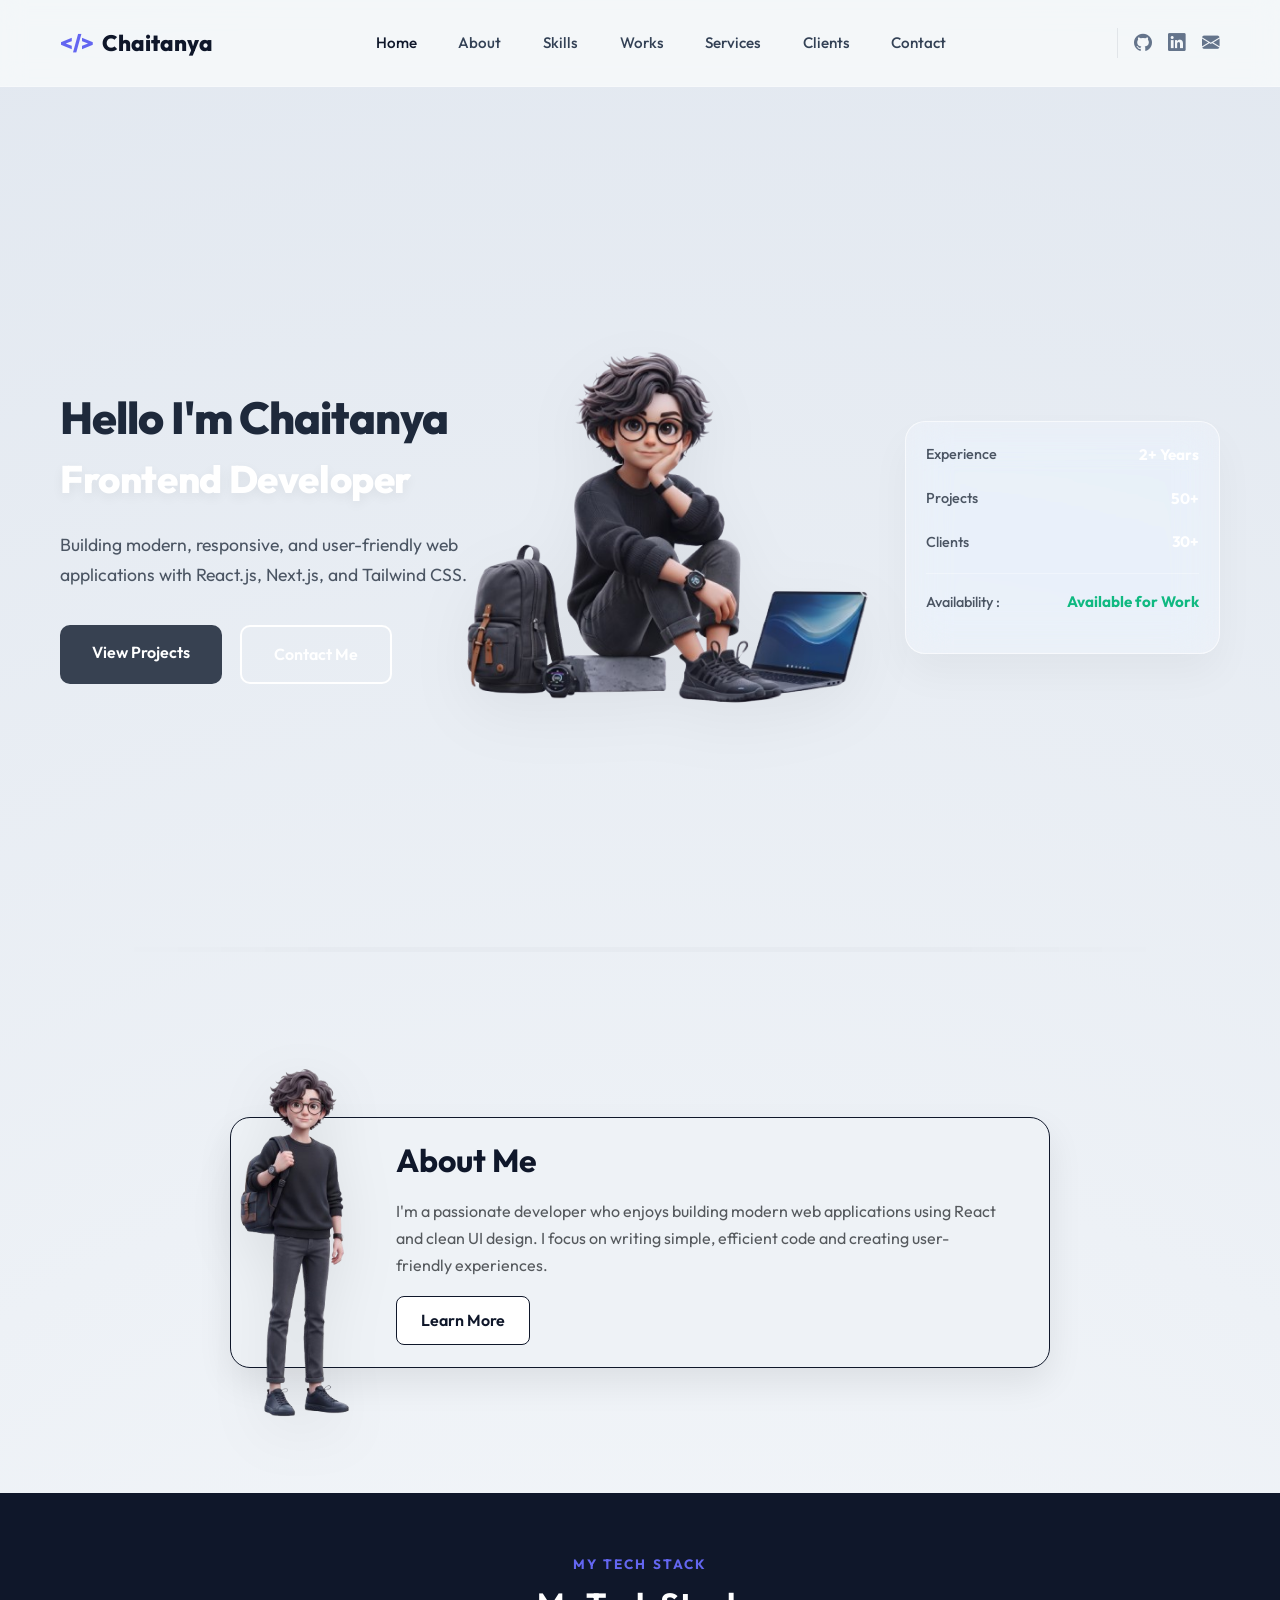
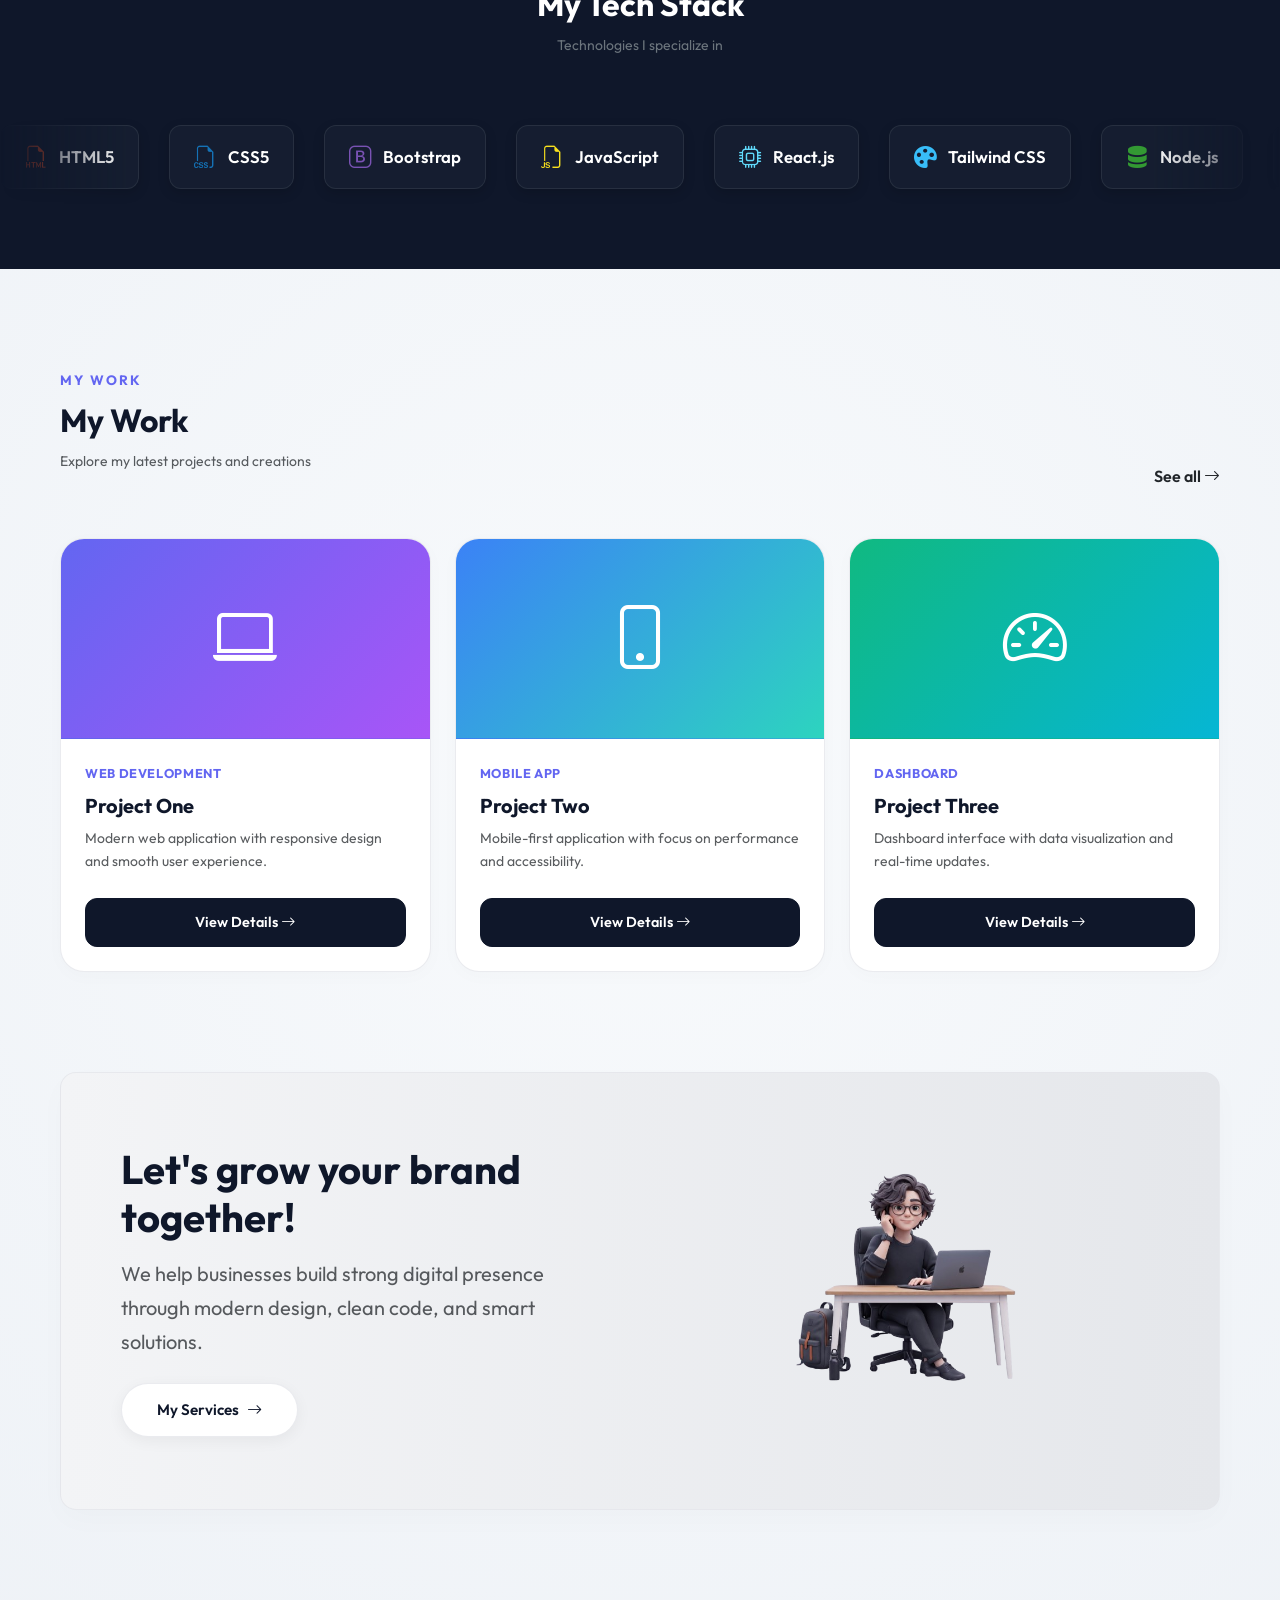
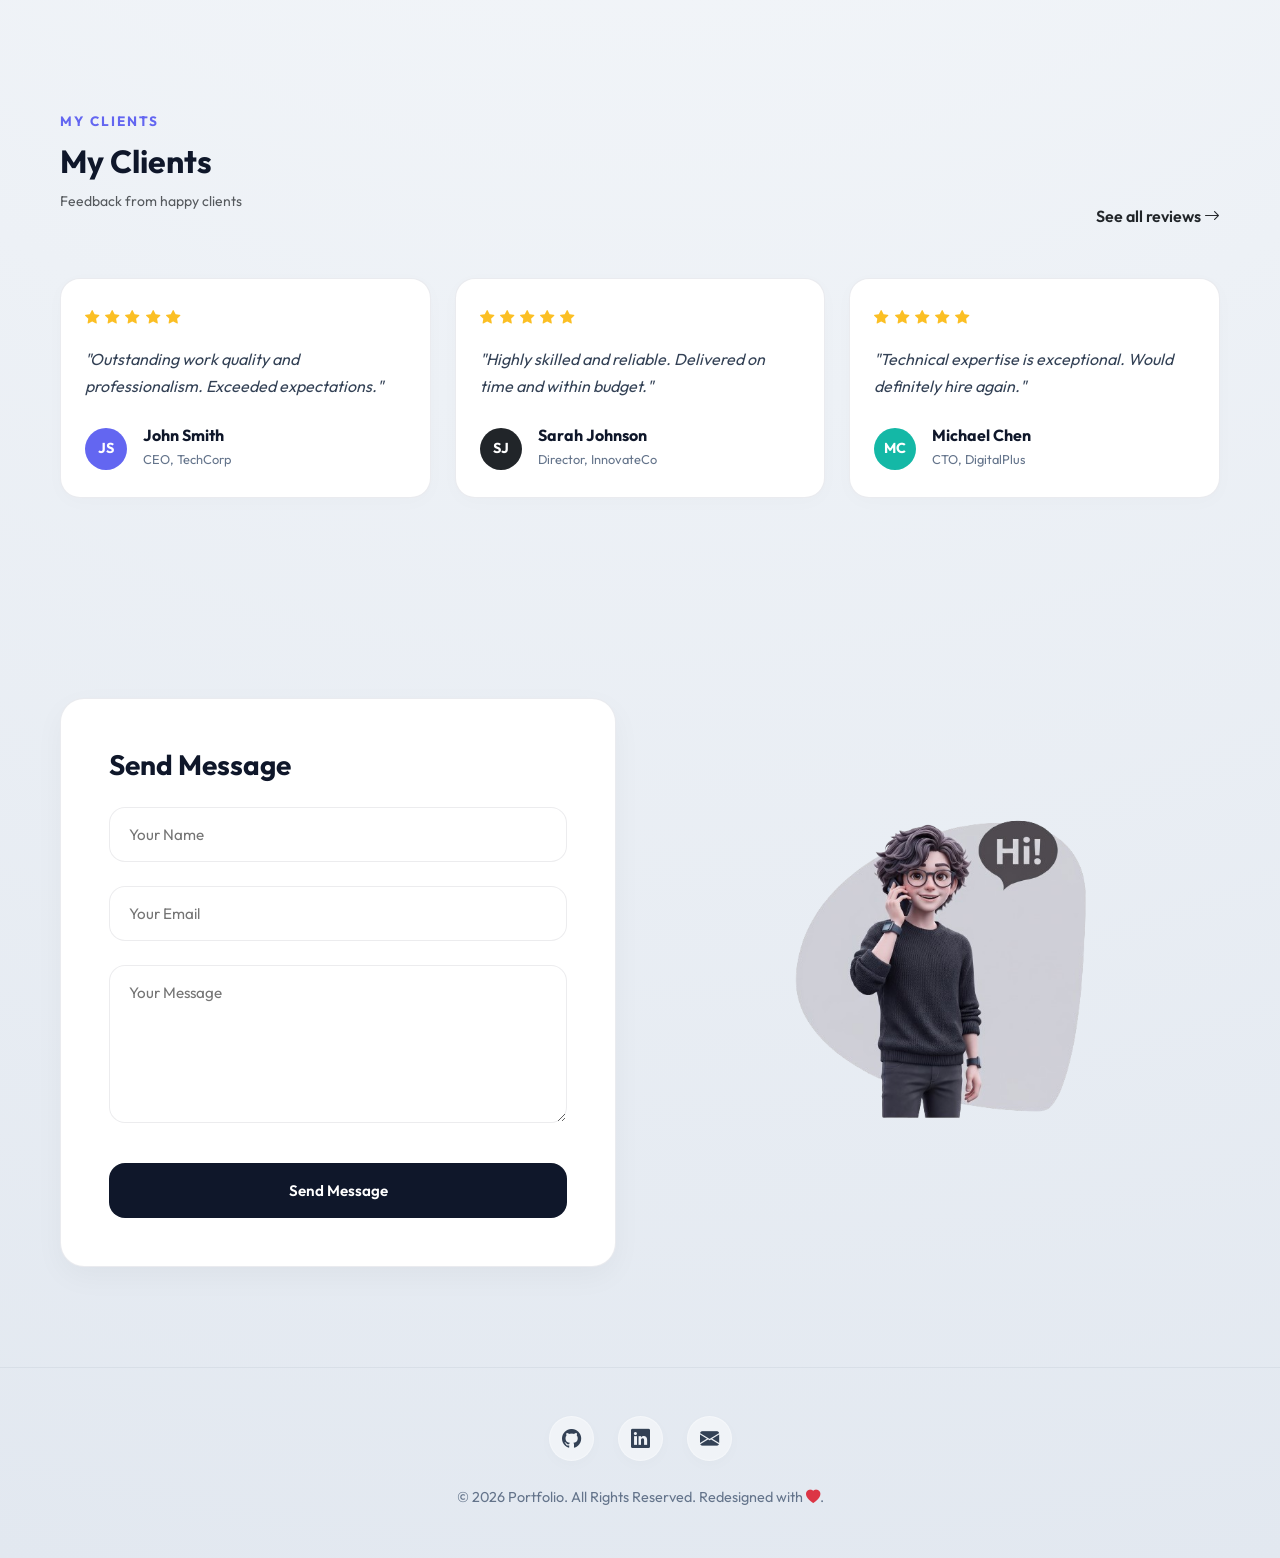
==== index.html @ 3fcab75b "Optimize design for hero, about section overlay, navigation, and infinite tech stack marquee scrolli" ====
<!DOCTYPE html>
<html lang="en">

<head>
  <meta charset="UTF-8">
  <meta http-equiv="X-UA-Compatible" content="IE=edge">
  <meta name="viewport" content="width=device-width, initial-scale=1.0">
  <title>Chaitanya Kamble | Personal Portfolio</title>

  <!-- SEO Meta Tags -->
  <meta name="description"
    content="Personal Portfolio of Chaitanya Kamble, Full Stack Web Developer and Computer Engineering Student. Showcasing my projects, skills, education, and services.">
  <meta name="keywords"
    content="Chaitanya Kamble, Portfolio, Web Developer, Computer Engineering, Python, Django, HTML, CSS, JavaScript, Sinhgad Institute">
  <meta name="author" content="Chaitanya Kamble">

  <!-- Favicons -->
  <link href="images/favicon.jpeg" rel="icon">

  <!-- Bootstrap 5 CSS CDN -->
  <link href="https://cdn.jsdelivr.net/npm/bootstrap@5.3.0/dist/css/bootstrap.min.css" rel="stylesheet">
  <!-- Bootstrap Icons CDN -->
  <link rel="stylesheet" href="https://cdn.jsdelivr.net/npm/bootstrap-icons@1.10.5/font/bootstrap-icons.css">
  <!-- Custom Stylesheet -->
  <link rel="stylesheet" href="css/style.css">
</head>

<body>

  <div class="app-wrapper">

    <!-- ==========================================
     * NAVIGATION BAR
     * ========================================== -->
    <nav class="navbar navbar-expand-lg sticky-top custom-navbar">
      <div class="container">
        <a class="navbar-brand navbar-logo" href="#home" id="logoLink">
          <span>&lt;/&gt;</span> Chaitanya
        </a>

        <button class="navbar-toggler" type="button" data-bs-toggle="collapse" data-bs-target="#navbarNav"
          aria-controls="navbarNav" aria-expanded="false" aria-label="Toggle navigation">
          <span class="navbar-toggler-icon">
            <span class="navbar-toggler-span"></span>
          </span>
        </button>

        <div class="collapse navbar-collapse justify-content-center" id="navbarNav">
          <ul class="navbar-nav align-items-center">
            <li class="nav-item">
              <a class="nav-link custom-nav-link active" href="#home" data-section="home">Home</a>
            </li>
            <li class="nav-item">
              <a class="nav-link custom-nav-link" href="#about" data-section="about">About</a>
            </li>
            <li class="nav-item">
              <a class="nav-link custom-nav-link" href="#skills" data-section="skills">Skills</a>
            </li>
            <li class="nav-item">
              <a class="nav-link custom-nav-link" href="#works" data-section="works">Works</a>
            </li>
            <li class="nav-item">
              <a class="nav-link custom-nav-link" href="#services" data-section="services">Services</a>
            </li>
            <li class="nav-item">
              <a class="nav-link custom-nav-link" href="#clients" data-section="clients">Clients</a>
            </li>
            <li class="nav-item">
              <a class="nav-link custom-nav-link" href="#contact" data-section="contact">Contact</a>
            </li>
          </ul>
        </div>
        <div class="navbar-socials border-start ps-3 d-none d-lg-flex">
          <a href="https://github.com/chaitanya-295" target="_blank" class="social-nav-icon"><i
              class="bi bi-github"></i></a>
          <a href="https://www.linkedin.com/in/chaitanyakamble29" target="_blank" class="social-nav-icon"><i
              class="bi bi-linkedin"></i></a>
          <a href="mailto:chaitanyakamble2005@gmail.com" class="social-nav-icon"><i class="bi bi-envelope-fill"></i></a>
        </div>
      </div>
    </nav>

    <!-- ==========================================
     * HERO SECTION
     * ========================================== -->
    <section id="home" class="hero-section" data-section-name="home">
      <div class="container">
        <div class="hero-grid">

          <!-- Left Column: Intro Text -->
          <div class="hero-content-left text-start animate-fade-in-left">
            <h1 class="hero-title">Hello I'm <span class="highlight-name">Chaitanya</span></h1>
            <h2 class="hero-subtitle">Frontend Developer</h2>
            <p class="hero-description mt-3">
              Building modern, responsive, and user-friendly web applications with React.js, Next.js, and Tailwind CSS.
            </p>
            <div class="hero-buttons">
              <a href="#works" class="btn-hero-primary">View Projects</a>
              <a href="#contact" class="btn-hero-secondary">Contact Me</a>
            </div>
          </div>

          <!-- Center Column: 3D Illustration -->
          <div class="hero-content-center">
            <img src="images/coder_avatar_3d.png" alt="OualiCode - 3D Coder" class="hero-avatar img-fluid">
          </div>

          <!-- Right Column: Glass Stats Card -->
          <div class="hero-content-right">
            <div class="glass-stats-card">
              <div class="stat-row">
                <span class="stat-label">Experience</span>
                <span class="stat-value">2+ Years</span>
              </div>
              <div class="stat-row">
                <span class="stat-label">Projects</span>
                <span class="stat-value">50+</span>
              </div>
              <div class="stat-row">
                <span class="stat-label">Clients</span>
                <span class="stat-value">30+</span>
              </div>
              <hr class="card-divider">
              <div class="stat-row">
                <span class="stat-label">Availability :</span>
                <span class="stat-value text-success-custom">Available for Work</span>
              </div>
            </div>
          </div>

        </div>
      </div>
    </section>

    <hr class="section-divider">

    <!-- ==========================================
     * ABOUT SECTION
     * ========================================== -->
    <section id="about" class="section-padding" data-section-name="about">
      <div class="container">
        <div class="about-card">
          <!-- Standing Coder Avatar (Positioned absolutely in CSS to overflow top/bottom) -->
          <img src="images/about_avatar.png" alt="OualiCode - Standing Coder" class="about-avatar">
          <!-- Description Content (Pushed right using padding-left on the card) -->
          <div class="about-content">
            <h2 class="mb-3">About Me</h2>
            <p class="text-muted fs-6 mb-3" style="line-height: 1.7;">
              I'm a passionate developer who enjoys building modern web applications using React and clean UI design.
              I focus on writing simple, efficient code and creating user-friendly experiences.
            </p>
            <a href="#contact" class="btn-hero-secondary">Learn More</a>
          </div>
        </div>
      </div>
    </section>

    <!-- ==========================================
     * TECH STACK SECTION
     * ========================================== -->
    <section id="skills" class="section-padding dark-tech-stack-section" data-section-name="skills"
      style="background-color: #0f172a; color: #ffffff; overflow: hidden; padding: 60px 0;">
      <div class="container-fluid px-0">
        <div class="text-center mb-5">
          <span class="section-subtitle" style="color: #6366f1;">My Tech Stack</span>
          <h2 class="text-white mt-1">My Tech Stack</h2>
          <p class="text-secondary small mt-2">Technologies I specialize in</p>
        </div>

        <div class="marquee-wrapper">
          <div class="marquee-content">
            <!-- List A -->
            <div class="marquee-item"><i class="bi bi-filetype-html" style="color: #e34f26;"></i> <span>HTML5</span>
            </div>
            <div class="marquee-item"><i class="bi bi-filetype-css" style="color: #1572b6;"></i> <span>CSS5</span></div>
            <div class="marquee-item"><i class="bi bi-bootstrap" style="color: #7952b3;"></i> <span>Bootstrap</span>
            </div>
            <div class="marquee-item"><i class="bi bi-filetype-js" style="color: #f7df1e;"></i> <span>JavaScript</span>
            </div>
            <div class="marquee-item"><i class="bi bi-cpu" style="color: #61dafb;"></i> <span>React.js</span></div>
            <div class="marquee-item"><i class="bi bi-palette-fill" style="color: #38bdf8;"></i> <span>Tailwind
                CSS</span></div>
            <div class="marquee-item"><i class="bi bi-server" style="color: #339933;"></i> <span>Node.js</span></div>
            <div class="marquee-item"><i class="bi bi-lightning-fill" style="color: #828282;"></i>
              <span>Express.js</span>
            </div>
            <div class="marquee-item"><i class="bi bi-file-code" style="color: #44b78b;"></i> <span>Django</span></div>
            <div class="marquee-item"><i class="bi bi-database-fill" style="color: #47a248;"></i> <span>MongoDB</span>
            </div>
            <div class="marquee-item"><i class="bi bi-database" style="color: #4479a1;"></i> <span>MySQL</span></div>
            <div class="marquee-item"><i class="bi bi-cloud-fill" style="color: #ffca28;"></i> <span>Firebase</span>
            </div>
            <div class="marquee-item"><i class="bi bi-filetype-py" style="color: #3776ab;"></i> <span>Python</span>
            </div>
            <div class="marquee-item"><i class="bi bi-filetype-cpp" style="color: #00599c;"></i> <span>C++</span></div>
            <div class="marquee-item"><i class="bi bi-github" style="color: #ffffff;"></i> <span>GitHub</span></div>
            <div class="marquee-item"><i class="bi bi-laptop" style="color: #007acc;"></i> <span>VS Code</span></div>
            <div class="marquee-item"><i class="bi bi-send-fill" style="color: #ff6c37;"></i> <span>Postman</span></div>
            <div class="marquee-item"><i class="bi bi-cloud-arrow-up-fill" style="color: #00ad9f;"></i>
              <span>Netlify</span>
            </div>

            <!-- List B (Duplicated in HTML for seamless infinite CSS scroll) -->
            <div class="marquee-item"><i class="bi bi-filetype-html" style="color: #e34f26;"></i> <span>HTML5</span>
            </div>
            <div class="marquee-item"><i class="bi bi-filetype-css" style="color: #1572b6;"></i> <span>CSS5</span></div>
            <div class="marquee-item"><i class="bi bi-bootstrap" style="color: #7952b3;"></i> <span>Bootstrap</span>
            </div>
            <div class="marquee-item"><i class="bi bi-filetype-js" style="color: #f7df1e;"></i> <span>JavaScript</span>
            </div>
            <div class="marquee-item"><i class="bi bi-cpu" style="color: #61dafb;"></i> <span>React.js</span></div>
            <div class="marquee-item"><i class="bi bi-palette-fill" style="color: #38bdf8;"></i> <span>Tailwind
                CSS</span></div>
            <div class="marquee-item"><i class="bi bi-server" style="color: #339933;"></i> <span>Node.js</span></div>
            <div class="marquee-item"><i class="bi bi-lightning-fill" style="color: #828282;"></i>
              <span>Express.js</span></div>
            <div class="marquee-item"><i class="bi bi-file-code" style="color: #44b78b;"></i> <span>Django</span></div>
            <div class="marquee-item"><i class="bi bi-database-fill" style="color: #47a248;"></i> <span>MongoDB</span>
            </div>
            <div class="marquee-item"><i class="bi bi-database" style="color: #4479a1;"></i> <span>MySQL</span></div>
            <div class="marquee-item"><i class="bi bi-cloud-fill" style="color: #ffca28;"></i> <span>Firebase</span>
            </div>
            <div class="marquee-item"><i class="bi bi-filetype-py" style="color: #3776ab;"></i> <span>Python</span>
            </div>
            <div class="marquee-item"><i class="bi bi-filetype-cpp" style="color: #00599c;"></i> <span>C++</span></div>
            <div class="marquee-item"><i class="bi bi-github" style="color: #ffffff;"></i> <span>GitHub</span></div>
            <div class="marquee-item"><i class="bi bi-laptop" style="color: #007acc;"></i> <span>VS Code</span></div>
            <div class="marquee-item"><i class="bi bi-send-fill" style="color: #ff6c37;"></i> <span>Postman</span></div>
            <div class="marquee-item"><i class="bi bi-cloud-arrow-up-fill" style="color: #00ad9f;"></i>
              <span>Netlify</span></div>
          </div>
        </div>
      </div>
    </section>

    <!-- ==========================================
     * WORKS / PROJECTS SECTION
     * ========================================== -->
    <section id="works" class="section-padding" data-section-name="works">
      <div class="container">
        <!-- Header Row -->
        <div class="d-flex justify-content-between align-items-end mb-5">
          <div>
            <span class="section-subtitle">My Work</span>
            <h2 class="mb-0">My Work</h2>
            <p class="text-muted small mt-2">Explore my latest projects and creations</p>
          </div>
          <a href="#" class="text-dark fw-semibold text-decoration-none">See all <i class="bi bi-arrow-right"></i></a>
        </div>

        <div class="row g-4 justify-content-center">
          <!-- Project 1: Project One -->
          <div class="col-md-6 col-lg-4">
            <div class="project-card-v2 d-flex flex-column h-100">
              <div class="project-card-header"
                style="background: linear-gradient(135deg, #6366f1 0%, #a855f7 100%); height: 200px; display: flex; align-items: center; justify-content: center;">
                <i class="bi bi-laptop text-white" style="font-size: 4rem;"></i>
              </div>
              <div class="project-card-body p-4 d-flex flex-column flex-grow-1">
                <span class="text-accent text-uppercase fw-bold mb-2"
                  style="font-size: 0.8rem; letter-spacing: 0.05em; color: #6366f1;">Web Development</span>
                <h4 class="fs-5 mb-2">Project One</h4>
                <p class="text-muted small mb-4 flex-grow-1">Modern web application with responsive design and smooth
                  user experience.</p>
                <a href="#" class="btn-project-view text-center py-2.5 w-100 mt-auto">View Details <i
                    class="bi bi-arrow-right"></i></a>
              </div>
            </div>
          </div>

          <!-- Project 2: Project Two -->
          <div class="col-md-6 col-lg-4">
            <div class="project-card-v2 d-flex flex-column h-100">
              <div class="project-card-header"
                style="background: linear-gradient(135deg, #3b82f6 0%, #2dd4bf 100%); height: 200px; display: flex; align-items: center; justify-content: center;">
                <i class="bi bi-phone text-white" style="font-size: 4rem;"></i>
              </div>
              <div class="project-card-body p-4 d-flex flex-column flex-grow-1">
                <span class="text-accent text-uppercase fw-bold mb-2"
                  style="font-size: 0.8rem; letter-spacing: 0.05em; color: #6366f1;">Mobile App</span>
                <h4 class="fs-5 mb-2">Project Two</h4>
                <p class="text-muted small mb-4 flex-grow-1">Mobile-first application with focus on performance and
                  accessibility.</p>
                <a href="#" class="btn-project-view text-center py-2.5 w-100 mt-auto">View Details <i
                    class="bi bi-arrow-right"></i></a>
              </div>
            </div>
          </div>

          <!-- Project 3: Project Three -->
          <div class="col-md-6 col-lg-4">
            <div class="project-card-v2 d-flex flex-column h-100">
              <div class="project-card-header"
                style="background: linear-gradient(135deg, #10b981 0%, #06b6d4 100%); height: 200px; display: flex; align-items: center; justify-content: center;">
                <i class="bi bi-speedometer2 text-white" style="font-size: 4rem;"></i>
              </div>
              <div class="project-card-body p-4 d-flex flex-column flex-grow-1">
                <span class="text-accent text-uppercase fw-bold mb-2"
                  style="font-size: 0.8rem; letter-spacing: 0.05em; color: #6366f1;">Dashboard</span>
                <h4 class="fs-5 mb-2">Project Three</h4>
                <p class="text-muted small mb-4 flex-grow-1">Dashboard interface with data visualization and real-time
                  updates.</p>
                <a href="#" class="btn-project-view text-center py-2.5 w-100 mt-auto">View Details <i
                    class="bi bi-arrow-right"></i></a>
              </div>
            </div>
          </div>
        </div>
      </div>
    </section>

    <!-- ==========================================
     * SERVICES / CTA BANNER SECTION
     * ========================================== -->
    <section id="services" class="section-padding pt-0" data-section-name="services">
      <div class="container">
        <div class="cta-banner-wrapper p-5 rounded-4">
          <div class="row align-items-center g-4">
            <!-- Left Text Content -->
            <div class="col-lg-6 text-start p-lg-4">
              <h2 class="fs-1 fw-extrabold mb-3" style="color: #0f172a; line-height: 1.2;">Let's grow your brand
                together!</h2>
              <p class="text-muted mb-4 fs-5" style="max-width: 500px;">We help businesses build strong digital presence
                through modern design, clean code, and smart solutions.</p>
              <a href="#contact" class="btn-cta-services d-inline-flex align-items-center gap-2">
                My Services <i class="bi bi-arrow-right"></i>
              </a>
            </div>
            <!-- Right Desk Coder Avatar -->
            <div class="col-lg-6 text-center">
              <img src="images/brand_avatar.png" alt="Working Coder Avatar" class="img-fluid object-contain"
                style="max-height: 280px;">
            </div>
          </div>
        </div>
      </div>
    </section>

    <!-- ==========================================
     * CLIENTS / TESTIMONIALS SECTION
     * ========================================== -->
    <section id="clients" class="section-padding" data-section-name="clients">
      <div class="container">
        <!-- Header Row -->
        <div class="d-flex justify-content-between align-items-end mb-5">
          <div>
            <span class="section-subtitle">My Clients</span>
            <h2 class="mb-0">My Clients</h2>
            <p class="text-muted small mt-2">Feedback from happy clients</p>
          </div>
          <a href="#" class="text-dark fw-semibold text-decoration-none">See all reviews <i
              class="bi bi-arrow-right"></i></a>
        </div>

        <div class="row g-4 justify-content-center">
          <!-- Client Testimonial 1 -->
          <div class="col-md-6 col-lg-4">
            <div class="testimonial-card-v2 p-4 h-100 d-flex flex-column justify-content-between">
              <div>
                <div class="testimonial-stars mb-3">
                  <i class="bi bi-star-fill"></i>
                  <i class="bi bi-star-fill"></i>
                  <i class="bi bi-star-fill"></i>
                  <i class="bi bi-star-fill"></i>
                  <i class="bi bi-star-fill"></i>
                </div>
                <p class="testimonial-text mb-4 fs-6">
                  "Outstanding work quality and professionalism. Exceeded expectations."
                </p>
              </div>
              <div class="client-profile">
                <div class="client-avatar-v2 bg-indigo">JS</div>
                <div>
                  <h4 class="client-name fs-6 mb-0">John Smith</h4>
                  <span class="client-company small">CEO, TechCorp</span>
                </div>
              </div>
            </div>
          </div>

          <!-- Client Testimonial 2 -->
          <div class="col-md-6 col-lg-4">
            <div class="testimonial-card-v2 p-4 h-100 d-flex flex-column justify-content-between">
              <div>
                <div class="testimonial-stars mb-3">
                  <i class="bi bi-star-fill"></i>
                  <i class="bi bi-star-fill"></i>
                  <i class="bi bi-star-fill"></i>
                  <i class="bi bi-star-fill"></i>
                  <i class="bi bi-star-fill"></i>
                </div>
                <p class="testimonial-text mb-4 fs-6">
                  "Highly skilled and reliable. Delivered on time and within budget."
                </p>
              </div>
              <div class="client-profile">
                <div class="client-avatar-v2 bg-dark">SJ</div>
                <div>
                  <h4 class="client-name fs-6 mb-0">Sarah Johnson</h4>
                  <span class="client-company small">Director, InnovateCo</span>
                </div>
              </div>
            </div>
          </div>

          <!-- Client Testimonial 3 -->
          <div class="col-md-6 col-lg-4">
            <div class="testimonial-card-v2 p-4 h-100 d-flex flex-column justify-content-between">
              <div>
                <div class="testimonial-stars mb-3">
                  <i class="bi bi-star-fill"></i>
                  <i class="bi bi-star-fill"></i>
                  <i class="bi bi-star-fill"></i>
                  <i class="bi bi-star-fill"></i>
                  <i class="bi bi-star-fill"></i>
                </div>
                <p class="testimonial-text mb-4 fs-6">
                  "Technical expertise is exceptional. Would definitely hire again."
                </p>
              </div>
              <div class="client-profile">
                <div class="client-avatar-v2 bg-teal">MC</div>
                <div>
                  <h4 class="client-name fs-6 mb-0">Michael Chen</h4>
                  <span class="client-company small">CTO, DigitalPlus</span>
                </div>
              </div>
            </div>
          </div>
        </div>
      </div>
    </section>

    <!-- ==========================================
     * CONTACT SECTION
     * ========================================== -->
    <section id="contact" class="section-padding" data-section-name="contact">
      <div class="container">

        <div class="row g-5 align-items-center">
          <!-- Contact Form -->
          <div class="col-lg-6">
            <div class="glass-card contact-form-card">
              <h3 class="mb-4">Send Message</h3>
              <form id="contactForm" action="#">
                <div class="row g-4">
                  <div class="col-12">
                    <input type="text" id="contactName" class="contact-input" placeholder="Your Name" required>
                  </div>
                  <div class="col-12">
                    <input type="email" id="contactEmail" class="contact-input" placeholder="Your Email" required>
                  </div>
                  <div class="col-12">
                    <textarea id="contactMessage" rows="5" class="contact-input" placeholder="Your Message"
                      required></textarea>
                  </div>
                  <div class="col-12">
                    <button type="submit" class="btn-contact-submit mt-2">
                      <span>Send Message</span>
                    </button>
                  </div>
                </div>
              </form>
            </div>
          </div>

          <!-- Contact Waving Avatar Column -->
          <div class="col-lg-6">
            <div
              class="contact-hi-wrapper d-flex flex-column align-items-center justify-content-center position-relative">
              <img src="images/contact_avatar.png" alt="OualiCode - Waving Coder" class="img-fluid object-contain"
                style="max-height: 380px;">
            </div>
          </div>
        </div>
      </div>
    </section>

    <!-- ==========================================
     * FOOTER
     * ========================================== -->
    <footer class="footer">
      <div class="container">

        <div class="footer-socials">
          <a href="https://github.com/chaitanya-295" target="_blank" class="footer-social-icon"><i
              class="bi bi-github"></i></a>
          <a href="https://www.linkedin.com/in/chaitanyakamble29" target="_blank" class="footer-social-icon"><i
              class="bi bi-linkedin"></i></a>
          <a href="mailto:chaitanyakamble2005@gmail.com" class="footer-social-icon"><i
              class="bi bi-envelope-fill"></i></a>
        </div>

        <div class="footer-copyright">
          &copy; <span id="copyrightYear">2026</span> Portfolio. All Rights Reserved. Redesigned with <i
            class="bi bi-heart-fill text-danger"></i>.
        </div>

      </div>
    </footer>

  </div>

  <!-- Bootstrap 5 Bundle JS CDN (includes Popper.js) -->
  <script src="https://cdn.jsdelivr.net/npm/bootstrap@5.3.0/dist/js/bootstrap.bundle.min.js"></script>
  <!-- Custom Logic JS -->
  <script src="js/main.js"></script>
</body>

</html>
---- css/style.css ----
/* ==========================================
 * DESIGN SYSTEM & ROOT VARIABLES
 * ========================================== */
@import url('https://fonts.googleapis.com/css2?family=Outfit:wght@300;400;500;600;700;800&display=swap');

:root {
  --primary-font: 'Outfit', sans-serif;
  --bg-gradient: radial-gradient(circle at 50% 50%, #f8fafc 0%, #e2e8f0 100%);
  --bg-body: #f8fafc;
  --color-dark: #0f172a;
  --color-slate-700: #334155;
  --color-slate-500: #64748b;
  --color-accent: #6366f1;
  /* Indigo */
  --color-accent-hover: #4f46e5;
  --color-glass-bg: rgba(255, 255, 255, 0.45);
  --color-glass-border: rgba(255, 255, 255, 0.3);
  --glass-shadow: 0 8px 32px 0 rgba(31, 38, 135, 0.06);
  --card-shadow: 0 10px 30px -10px rgba(0, 0, 0, 0.05);
  --transition-smooth: all 0.4s cubic-bezier(0.16, 1, 0.3, 1);
  --border-radius-lg: 24px;
  --border-radius-md: 16px;
}

/* ==========================================
 * GENERAL STYLES
 * ========================================== */
* {
  box-sizing: border-box;
  margin: 0;
  padding: 0;
}

body {
  font-family: var(--primary-font);
  background: var(--bg-body);
  color: var(--color-slate-700);
  line-height: 1.7;
  overflow-x: hidden;
  -webkit-font-smoothing: antialiased;
  margin: 0;
}

.container {
  max-width: 1200px;
  margin: 0 auto;
  padding: 0 20px;
  width: 100%;
}

/* Overall Wrapper matching screenshot rounded screen frame */
.app-wrapper {
  background: var(--bg-gradient);
  min-height: 100vh;
  position: relative;
  width: 100%;
}

a {
  color: var(--color-accent);
  text-decoration: none;
  transition: var(--transition-smooth);
}

a:hover {
  color: var(--color-accent-hover);
}

h1,
h2,
h3,
h4,
h5,
h6 {
  color: var(--color-dark);
  font-weight: 700;
  line-height: 1.3;
}

/* ==========================================
 * NAV BAR STYLING
 * ========================================== */
.custom-navbar {
  background: rgba(248, 250, 252, 0.8);
  backdrop-filter: blur(12px);
  -webkit-backdrop-filter: blur(12px);
  border-bottom: 1px solid rgba(255, 255, 255, 0.2);
  transition: var(--transition-smooth);
  padding: 1.2rem 2rem;
  z-index: 1050;
}

.custom-navbar.scrolled {
  padding: 0.8rem 2rem;
  box-shadow: 0 4px 20px rgba(0, 0, 0, 0.03);
}

.navbar-logo {
  font-weight: 800;
  font-size: 1.4rem;
  color: var(--color-dark) !important;
  display: flex;
  align-items: center;
  gap: 0.5rem;
}

.navbar-logo span {
  color: var(--color-accent);
}

.custom-nav-link {
  font-weight: 500;
  color: var(--color-slate-700) !important;
  margin: 0 0.8rem;
  font-size: 0.95rem;
  position: relative;
}

.custom-nav-link:hover,
.custom-nav-link.active {
  color: var(--color-dark) !important;
}

.custom-nav-link::after {
  content: '';
  position: absolute;
  bottom: -4px;
  left: 0;
  width: 0;
  height: 2px;
  background-color: var(--color-accent);
  transition: var(--transition-smooth);
  display: none;
}

.custom-nav-link:hover::after,
.custom-nav-link.active::after {
  width: 100%;
}

.navbar-socials {
  display: flex;
  align-items: center;
  gap: 1rem;
  margin-left: 1.5rem;
  padding-left: 1.5rem;
  border-left: 1px solid rgba(15, 23, 42, 0.08) !important;
}

.social-nav-icon {
  color: var(--color-slate-500);
  font-size: 1.1rem;
  transition: var(--transition-smooth);
}

.social-nav-icon:hover {
  color: var(--color-dark);
  transform: translateY(-2px);
}

/* Mobile Toggle Custom Style */
.navbar-toggler {
  border: none;
  padding: 0;
  outline: none !important;
  box-shadow: none !important;
}

.navbar-toggler-icon {
  background-image: none;
  position: relative;
  width: 24px;
  height: 20px;
}

.navbar-toggler-icon::before,
.navbar-toggler-icon::after,
.navbar-toggler-span {
  content: '';
  position: absolute;
  left: 0;
  width: 100%;
  height: 2px;
  background-color: var(--color-dark);
  transition: var(--transition-smooth);
}

.navbar-toggler-icon::before {
  top: 0;
}

.navbar-toggler-span {
  top: 9px;
}

.navbar-toggler-icon::after {
  bottom: 0;
}

.navbar-toggler[aria-expanded="true"] .navbar-toggler-icon::before {
  transform: rotate(45deg);
  top: 9px;
}

.navbar-toggler[aria-expanded="true"] .navbar-toggler-span {
  opacity: 0;
}

.navbar-toggler[aria-expanded="true"] .navbar-toggler-icon::after {
  transform: rotate(-45deg);
  bottom: 9px;
}

/* ==========================================
 * HERO SECTION & LAYOUT
 * ========================================== */
.hero-section {
  min-height: calc(100vh - 80px);
  display: flex;
  align-items: center;
  padding-bottom: 10px;
  padding-top: 90px;
}

.hero-grid {
  display: flex;
  align-items: center;
  justify-content: space-between;
  gap: 40px;
  width: 100%;
}

/* ==========================================
 * LEFT COLUMN: INTRO TEXT
 * ========================================== */
.hero-content-left {
  flex: 1.3;
  max-width: 520px;
  z-index: 2;
  position: relative;
}

.hero-title {
  font-size: 2.8rem;
  font-weight: 800;
  line-height: 1.2;
  color: #1e293b;
  margin-bottom: 10px;
  letter-spacing: -0.02em;
}

.highlight-name {
  color: #1e293b;
}

.hero-subtitle {
  font-size: 2.4rem;
  font-weight: 800;
  color: #ffffff;
  text-shadow: 0 4px 12px rgba(0, 0, 0, 0.06);
  margin-bottom: 25px;
  letter-spacing: -0.01em;
}

.hero-description {
  font-size: 1.1rem;
  line-height: 1.7;
  color: #4b5563;
}

/* =========================
   BUTTONS
========================= */

.hero-buttons {
  display: flex;
  gap: 18px;
  margin-top: 35px;
}

.btn-hero-primary {
  background: #374151;
  color: #fff;
  padding: 14px 32px;
  border-radius: 10px;
  text-decoration: none;
  font-weight: 600;
  transition: var(--transition-smooth);
  display: inline-block;
}

.btn-hero-primary:hover {
  background: #1f2937;
  transform: translateY(-2px);
  box-shadow: 0 10px 20px rgba(0, 0, 0, 0.08);
}

.btn-hero-secondary {
  padding: 14px 32px;
  border: 2px solid #ffffff;
  border-radius: 10px;
  color: #ffffff;
  background: transparent;
  text-decoration: none;
  font-weight: 600;
  transition: var(--transition-smooth);
  display: inline-block;
}

.btn-hero-secondary:hover {
  background: #ffffff;
  color: #374151;
  transform: translateY(-2px);
  box-shadow: 0 10px 20px rgba(255, 255, 255, 0.1);
}

/* ==========================================
 * CENTER COLUMN: 3D AVATAR
 * ========================================== */
.hero-content-center {
  flex: 1.5;
  display: flex;
  justify-content: center;
  align-items: center;
  margin-left: -90px;
  margin-right: -90px;
  z-index: 1;
  position: relative;
}

.hero-avatar {
  width: 100%;
  max-width: 580px;
  height: auto;
  filter: drop-shadow(0 20px 30px rgba(0, 0, 0, 0.05));
}

@keyframes float {

  0%,
  100% {
    transform: translateY(0px);
  }

  50% {
    transform: translateY(-15px);
  }

}

/* ==========================================
 * RIGHT COLUMN: GLASS STATS CARD
 * ========================================== */
.hero-content-right {
  flex: 0 0 350px;
  display: flex;
  justify-content: flex-end;
  z-index: 2;
  position: relative;
}

.glass-stats-card {
  padding: 20px;
  border-radius: 20px;
  background: rgba(255, 255, 255, 0.22);
  backdrop-filter: blur(20px) saturate(180%);
  -webkit-backdrop-filter: blur(20px) saturate(180%);
  border: 1.5px solid rgba(255, 255, 255, 0.6);
  box-shadow: 0 20px 40px rgba(0, 0, 0, 0.04);
  width: 90%;
  max-width: 360px;
}

.stat-row {
  display: flex;
  justify-content: space-between;
  align-items: center;
  margin-bottom: 18px;
}

.stat-label {
  color: #4b5563;
  font-size: 0.9rem;
  font-weight: 500;
}

.stat-value {
  font-weight: 700;
  color: #ffffff;
  font-size: 0.95rem;
}

.card-divider {
  margin: 15px 0;
  border: 0;
  border-top: 1px solid rgba(255, 255, 255, 0.3);
  opacity: 1;
}

.text-success-custom {
  color: #10b981 !important;
  font-weight: 700;
}

/* ==========================================
 * RESPONSIVE DESIGN
 * ========================================== */
@media (max-width: 1024px) {
  .hero-grid {
    flex-direction: column;
    gap: 3rem;
  }

  .hero-content-left {
    max-width: 100%;
  }

  .hero-content-center {
    margin-left: 0;
    margin-right: 0;
  }

  .hero-content-right {
    flex: 0 0 auto;
    justify-content: center;
  }

  .glass-stats-card {
    max-width: 400px;
  }
}

@media (max-width: 768px) {
  .hero-section {
    padding: 120px 0 60px 0;
  }

  .hero-grid {
    flex-direction: column;
    text-align: center;
  }

  .hero-description {
    margin-left: auto;
    margin-right: auto;
  }

  .hero-buttons {
    justify-content: center;
  }

  .hero-avatar {
    transform: scale(1);
    max-width: 400px;
  }

  .about-avatar {
    position: relative !important;
    left: 0 !important;
    top: 0 !important;
    transform: none !important;
    max-width: 180px;
    height: auto !important;
    margin: 0 auto 20px auto !important;
    display: block;
  }

  .about-card {
    padding: 24px 20px !important; /* Reset left padding on stacked mobile layout */
    margin-top: 20px;
    margin-bottom: 20px;
  }
}

/* ==========================================
 * COMMON SECTION STYLES
 * ========================================== */
.section-padding {
  padding: 100px 0;
}

.section-subtitle {
  font-size: 0.85rem;
  font-weight: 700;
  text-transform: uppercase;
  letter-spacing: 0.15em;
  color: var(--color-accent);
  margin-bottom: 0.5rem;
  display: block;
}

.section-title {
  font-size: 2.5rem;
  font-weight: 800;
  margin-bottom: 3.5rem;
  position: relative;
  display: inline-block;
}

.section-title::after {
  content: '';
  position: absolute;
  bottom: -10px;
  left: 0;
  width: 50px;
  height: 4px;
  background-color: var(--color-accent);
  border-radius: 2px;
}

/* Global Glass Card Base */
.glass-card {
  background: #ffffff;
  border: 1px solid rgba(229, 231, 235, 0.8);
  border-radius: var(--border-radius-lg);
  box-shadow: 0 10px 30px rgba(0, 0, 0, 0.04);
  padding: 2.5rem;
  transition: var(--transition-smooth);
}

/* ==========================================
 * ABOUT SECTION
 * ========================================== */
#about {
  padding-top: 60px !important;
  padding-bottom: 60px !important;
}

.about-card {
  background: #eef2f6;
  /* Soft light gray-blue background exactly matching the mockup */
  border: 1px solid #0f172a;
  /* Thin dark solid border */
  border-radius: 20px;
  box-shadow: 0 15px 35px rgba(0, 0, 0, 0.08);
  /* Modern shadow */
  transition: var(--transition-smooth);
  position: relative;
  z-index: 1 !important; /* Force card to render behind the avatar */
  margin-top: 65px; /* Space for overflowing avatar head */
  margin-bottom: 65px; /* Space for overflowing avatar feet */
  max-width: 820px; /* Increased width of the box */
  width: 100%;
  margin-left: auto;
  margin-right: auto;
  padding: 22px 45px 22px 165px !important; /* Added vertical padding for breathing room */
  overflow: visible; /* Ensure avatar head/feet are visible when overflowing */
}

.about-avatar {
  position: absolute;
  left: 10px; /* Slide the boy to the left side */
  /* Shift right to overlap the left border of the text card */
  top: 50%;
  /* Vertically centered, allowing head and feet to pop out naturally */
  z-index: 10 !important; /* Ensure boy is always in front of the about box */
  transform: translateY(-50%) scale(1.1);
  /* Standing tall in front of the card */
  height: 320px; /* Kept unchanged as requested */
  width: auto;
  filter: drop-shadow(0 15px 25px rgba(0, 0, 0, 0.08));
}

.about-card .btn-hero-secondary {
  background: #ffffff;
  color: #0f172a;
  border: 1px solid #0f172a;
  border-radius: 8px;
  padding: 10px 24px;
  font-weight: 600;
  transition: var(--transition-smooth);
  display: inline-block;
}

.about-card .btn-hero-secondary:hover {
  background: #0f172a;
  color: #ffffff;
}

.education-timeline {
  position: relative;
  padding-left: 2rem;
  border-left: 2px solid rgba(99, 102, 241, 0.2);
}

.timeline-item {
  position: relative;
  margin-bottom: 2.5rem;
}

.timeline-item:last-child {
  margin-bottom: 0;
}

.timeline-dot {
  position: absolute;
  left: calc(-2rem - 6px);
  top: 5px;
  width: 10px;
  height: 10px;
  border-radius: 50%;
  background-color: var(--color-accent);
  border: 2px solid var(--bg-body);
}

.timeline-year {
  font-weight: 700;
  color: var(--color-accent);
  font-size: 0.9rem;
  margin-bottom: 0.2rem;
  display: block;
}

.timeline-title {
  font-size: 1.15rem;
  font-weight: 700;
  margin-bottom: 0.3rem;
}

.timeline-subtitle {
  font-size: 0.95rem;
  font-weight: 500;
  color: var(--color-slate-500);
  font-style: italic;
  margin-bottom: 0.5rem;
}

.timeline-details {
  font-size: 0.9rem;
  color: var(--color-slate-500);
}

/* ==========================================
 * SKILLS SECTION
 * ========================================== */
.skill-card {
  padding: 2rem;
  text-align: center;
  transition: var(--transition-smooth);
}

.skill-card:hover {
  transform: translateY(-5px);
  box-shadow: 0 15px 30px rgba(0, 0, 0, 0.05);
}

.skill-icon-wrap {
  width: 60px;
  height: 60px;
  border-radius: 50%;
  background: rgba(99, 102, 241, 0.08);
  display: flex;
  align-items: center;
  justify-content: center;
  margin: 0 auto 1.5rem auto;
  color: var(--color-accent);
  font-size: 1.8rem;
  transition: var(--transition-smooth);
}

.skill-card:hover .skill-icon-wrap {
  background: var(--color-accent);
  color: #fff;
  transform: scale(1.1);
}

.skill-title {
  font-size: 1.2rem;
  font-weight: 700;
  margin-bottom: 1rem;
}

.progress-bar-wrap {
  background: rgba(15, 23, 42, 0.06);
  height: 8px;
  border-radius: 4px;
  overflow: hidden;
  position: relative;
  margin-bottom: 0.5rem;
}

.progress-bar-fill {
  background: var(--color-accent);
  height: 100%;
  border-radius: 4px;
  width: 0;
  /* Animated via JS */
  transition: width 1.5s cubic-bezier(0.16, 1, 0.3, 1);
}

.skill-percentage {
  font-weight: 700;
  font-size: 0.9rem;
  color: var(--color-dark);
}

/* ==========================================
 * WORKS / PROJECTS SECTION
 * ========================================== */
.project-card {
  position: relative;
  border-radius: var(--border-radius-lg);
  overflow: hidden;
  box-shadow: var(--card-shadow);
  background: #fff;
  transition: var(--transition-smooth);
  height: 380px;
}

.project-img-wrapper {
  width: 100%;
  height: 100%;
  position: relative;
  overflow: hidden;
}

.project-img {
  width: 100%;
  height: 100%;
  object-fit: cover;
  transition: var(--transition-smooth);
}

.project-overlay {
  position: absolute;
  bottom: 0;
  left: 0;
  width: 100%;
  height: 100%;
  background: linear-gradient(to top, rgba(15, 23, 42, 0.95) 0%, rgba(15, 23, 42, 0.4) 60%, transparent 100%);
  display: flex;
  flex-direction: column;
  justify-content: flex-end;
  padding: 2.2rem;
  transition: var(--transition-smooth);
  transform: translateY(20px);
  opacity: 0;
}

.project-card:hover .project-overlay {
  transform: translateY(0);
  opacity: 1;
}

.project-card:hover .project-img {
  transform: scale(1.08);
}

.project-card:hover {
  transform: translateY(-8px);
  box-shadow: 0 20px 40px rgba(0, 0, 0, 0.1);
}

.project-title {
  color: #fff;
  font-size: 1.4rem;
  font-weight: 700;
  margin-bottom: 0.5rem;
}

.project-category {
  color: var(--color-accent);
  font-size: 0.85rem;
  font-weight: 600;
  text-transform: uppercase;
  letter-spacing: 0.08em;
  margin-bottom: 0.8rem;
}

.project-desc {
  color: #94a3b8;
  font-size: 0.9rem;
  margin-bottom: 1.2rem;
  line-height: 1.6;
}

.project-link-btn {
  align-self: flex-start;
  background: #ffffff;
  color: var(--color-dark);
  font-size: 0.85rem;
  font-weight: 600;
  padding: 0.6rem 1.4rem;
  border-radius: var(--border-radius-md);
  display: flex;
  align-items: center;
  gap: 0.4rem;
  transition: var(--transition-smooth);
}

.project-link-btn:hover {
  background: var(--color-accent);
  color: #fff;
}

/* ==========================================
 * SERVICES SECTION
 * ========================================== */
.service-card {
  padding: 2.5rem;
  height: 100%;
  transition: var(--transition-smooth);
}

.service-card:hover {
  transform: translateY(-8px);
  box-shadow: 0 20px 40px rgba(0, 0, 0, 0.04);
}

.service-icon-box {
  width: 65px;
  height: 65px;
  border-radius: var(--border-radius-md);
  background: var(--color-accent);
  color: #fff;
  display: flex;
  align-items: center;
  justify-content: center;
  font-size: 1.8rem;
  margin-bottom: 1.8rem;
  box-shadow: 0 10px 20px rgba(99, 102, 241, 0.15);
  transition: var(--transition-smooth);
}

.service-card:hover .service-icon-box {
  transform: scale(1.1) rotate(5deg);
}

.service-title {
  font-size: 1.35rem;
  font-weight: 700;
  margin-bottom: 1rem;
}

.service-desc {
  font-size: 0.95rem;
  color: var(--color-slate-500);
  line-height: 1.7;
}

/* ==========================================
 * CLIENTS / TESTIMONIALS SECTION
 * ========================================== */
.testimonial-card {
  padding: 2.2rem;
  position: relative;
  overflow: visible;
  height: 100%;
}

.quote-icon {
  position: absolute;
  top: 1.5rem;
  right: 2rem;
  font-size: 2.5rem;
  color: rgba(99, 102, 241, 0.1);
}

.testimonial-text {
  font-size: 1rem;
  font-style: italic;
  color: var(--color-slate-700);
  margin-bottom: 1.5rem;
  line-height: 1.7;
}

.client-profile {
  display: flex;
  align-items: center;
  gap: 1rem;
}

.client-avatar {
  width: 50px;
  height: 50px;
  border-radius: 50%;
  object-fit: cover;
  border: 2px solid var(--color-accent);
}

.client-name {
  font-weight: 700;
  font-size: 1rem;
  margin-bottom: 0.1rem;
}

.client-company {
  font-size: 0.8rem;
  color: var(--color-slate-500);
}

/* ==========================================
 * CONTACT SECTION
 * ========================================== */
.contact-form-card {
  padding: 3rem;
}

.contact-label {
  font-weight: 600;
  font-size: 0.85rem;
  text-transform: uppercase;
  letter-spacing: 0.05em;
  color: var(--color-slate-500);
  margin-bottom: 0.5rem;
}

.contact-input {
  background: rgba(255, 255, 255, 0.6);
  border: 1px solid rgba(15, 23, 42, 0.08);
  border-radius: var(--border-radius-md);
  padding: 0.85rem 1.2rem;
  font-size: 0.95rem;
  color: var(--color-dark);
  transition: var(--transition-smooth);
  width: 100%;
  outline: none;
}

.contact-input:focus {
  background: #ffffff;
  border-color: var(--color-accent);
  box-shadow: 0 0 0 4px rgba(99, 102, 241, 0.1);
}

.btn-contact-submit {
  background: var(--color-dark);
  color: #fff;
  border: none;
  font-weight: 600;
  font-size: 0.95rem;
  padding: 0.9rem 2.2rem;
  border-radius: var(--border-radius-md);
  transition: var(--transition-smooth);
  display: flex;
  align-items: center;
  justify-content: center;
  gap: 0.5rem;
  cursor: pointer;
  width: 100%;
}

.btn-contact-submit:hover {
  background: var(--color-accent);
  box-shadow: 0 10px 20px rgba(99, 102, 241, 0.15);
  transform: translateY(-2px);
}

.contact-info-list {
  display: flex;
  flex-direction: column;
  gap: 1.5rem;
}

.info-item-box {
  display: flex;
  align-items: flex-start;
  gap: 1.2rem;
}

.info-icon-circle {
  width: 50px;
  height: 50px;
  border-radius: var(--border-radius-md);
  background: rgba(99, 102, 241, 0.08);
  color: var(--color-accent);
  display: flex;
  align-items: center;
  justify-content: center;
  font-size: 1.3rem;
  flex-shrink: 0;
  transition: var(--transition-smooth);
}

.info-item-box:hover .info-icon-circle {
  background: var(--color-accent);
  color: #fff;
  transform: scale(1.05);
}

.info-label {
  font-weight: 700;
  font-size: 1rem;
  margin-bottom: 0.2rem;
}

.info-value {
  font-size: 0.95rem;
  color: var(--color-slate-500);
}

/* ==========================================
 * FOOTER
 * ========================================== */
.footer {
  padding: 3rem 0;
  border-top: 1px solid rgba(15, 23, 42, 0.05);
}

.footer-socials {
  display: flex;
  justify-content: center;
  gap: 1.5rem;
  margin-bottom: 1.5rem;
}

.footer-social-icon {
  width: 45px;
  height: 45px;
  border-radius: 50%;
  background: var(--color-glass-bg);
  border: 1px solid var(--color-glass-border);
  color: var(--color-slate-700);
  display: flex;
  align-items: center;
  justify-content: center;
  font-size: 1.2rem;
  box-shadow: 0 4px 15px rgba(0, 0, 0, 0.02);
  transition: var(--transition-smooth);
}

.footer-social-icon:hover {
  background: var(--color-accent);
  color: #fff;
  border-color: var(--color-accent);
  transform: translateY(-3px);
  box-shadow: 0 10px 15px rgba(99, 102, 241, 0.15);
}

.footer-copyright {
  font-size: 0.9rem;
  color: var(--color-slate-500);
  text-align: center;
}

/* ==========================================
 * TECH CARD GLOW & DARK SECTION
 * ========================================== */
.dark-tech-stack-section {
  padding: 100px 0;
}

.tech-card {
  background: #1e293b;
  /* Slate-800 */
  border: 1px solid rgba(255, 255, 255, 0.08);
  border-radius: 20px;
  transition: var(--transition-smooth);
}

.tech-card:hover {
  transform: translateY(-8px);
  border-color: rgba(99, 102, 241, 0.4);
  box-shadow: 0 12px 30px rgba(99, 102, 241, 0.15);
  background: #1e293b;
}

.tech-card .text-secondary {
  color: #94a3b8 !important;
  /* Lighter grey for dark card text */
}

.tech-icon-wrap {
  width: 60px;
  height: 60px;
  border-radius: 50%;
  background: rgba(255, 255, 255, 0.05);
  display: flex;
  align-items: center;
  justify-content: center;
  margin: 0 auto;
  transition: var(--transition-smooth);
}

.tech-card:hover .tech-icon-wrap {
  background: var(--color-accent);
  color: #fff !important;
  transform: scale(1.1);
}

/* ==========================================
 * PROJECT CARD V2 STYLE
 * ========================================== */
.project-card-v2 {
  background: #ffffff;
  border-radius: 24px;
  border: 1px solid rgba(229, 231, 235, 0.8);
  /* border-gray-200 */
  overflow: hidden;
  box-shadow: 0 4px 20px rgba(0, 0, 0, 0.02);
  transition: var(--transition-smooth);
}

.project-card-v2:hover {
  transform: translateY(-8px);
  box-shadow: 0 20px 40px rgba(0, 0, 0, 0.06);
}

.project-card-header {
  border-bottom: 1px solid rgba(15, 23, 42, 0.02);
  transition: var(--transition-smooth);
}

.project-card-v2:hover .project-card-header i {
  transform: scale(1.1);
  transition: var(--transition-smooth);
}

.btn-project-view {
  background: #0f172a;
  color: #ffffff;
  padding: 0.7rem 1rem;
  border-radius: 12px;
  font-weight: 600;
  font-size: 0.9rem;
  border: 1px solid #0f172a;
  transition: var(--transition-smooth);
  display: block;
  text-decoration: none;
}

.btn-project-view:hover {
  background: var(--color-accent);
  border-color: var(--color-accent);
  color: #ffffff;
}

/* ==========================================
 * CTA BANNER SECTION
 * ========================================== */
.cta-banner-wrapper {
  background: linear-gradient(to right, #f3f4f6, #e5e7eb);
  /* gradient from-gray-100 to-gray-200 */
  border: 1px solid rgba(229, 231, 235, 0.8);
  box-shadow: 0 10px 30px rgba(0, 0, 0, 0.02);
  transition: var(--transition-smooth);
}

.btn-cta-services {
  background: #ffffff;
  color: #0f172a;
  font-weight: 600;
  font-size: 0.95rem;
  padding: 0.8rem 2.2rem;
  border-radius: 50px;
  border: 1px solid rgba(229, 231, 235, 0.8);
  box-shadow: 0 4px 15px rgba(0, 0, 0, 0.05);
  transition: var(--transition-smooth);
  text-decoration: none;
}

.btn-cta-services:hover {
  background: #0f172a;
  color: #ffffff;
  border-color: #0f172a;
  transform: translateY(-2px);
}

/* ==========================================
 * CLIENT TESTIMONIAL V2
 * ========================================== */
.testimonial-card-v2 {
  background: #ffffff;
  /* Pure white background for review card */
  border-radius: 20px;
  border: 1px solid rgba(229, 231, 235, 0.8);
  /* border-gray-200 */
  box-shadow: 0 4px 20px rgba(0, 0, 0, 0.02);
  transition: var(--transition-smooth);
}

.testimonial-card-v2:hover {
  transform: translateY(-5px);
  background: #ffffff;
  box-shadow: 0 10px 30px rgba(0, 0, 0, 0.06);
}

.testimonial-stars i {
  color: #fbbf24;
  /* Star gold */
  margin-right: 0.2rem;
  font-size: 0.9rem;
}

.client-avatar-v2 {
  width: 42px;
  height: 42px;
  border-radius: 50%;
  display: flex;
  align-items: center;
  justify-content: center;
  color: #ffffff;
  font-weight: 700;
  font-size: 0.9rem;
  flex-shrink: 0;
}

.bg-indigo {
  background-color: #6366f1;
}

.bg-teal {
  background-color: #14b8a6;
}

/* ==========================================
 * CONTACT WAVING AVATAR
 * ========================================== */
.contact-hi-wrapper {
  min-height: 400px;
}

.contact-hi-wrapper {
  min-height: 400px;
}

/* ==========================================
 * SECTION DIVIDER WITH SHADOW
 * ========================================== */
.section-divider {
  border: 0;
  height: 5px;
  background: linear-gradient(to right, transparent, rgba(15, 23, 42, 0.08) 20%, rgba(15, 23, 42, 0.08) 80%, transparent);
  box-shadow: 0 10px 25px rgba(0, 0, 0, 0.06);
  margin: 40px auto;
  width: 85%;
  max-width: 1100px;
  display: block;
}

/* ==========================================
 * TECH STACK INFINITE MARQUEE
 * ========================================== */
.marquee-wrapper {
  overflow: hidden;
  width: 100%;
  position: relative;
  display: flex;
  padding: 20px 0;
  mask-image: linear-gradient(to right, transparent, #000 10%, #000 90%, transparent);
  /* Fade edges for premium look */
  -webkit-mask-image: linear-gradient(to right, transparent, #000 10%, #000 90%, transparent);
}

.marquee-content {
  display: flex;
  gap: 30px;
  width: max-content;
  animation: scrollMarquee 35s linear infinite;
}

/* Pause scroll on hover */
.marquee-wrapper:hover .marquee-content {
  animation-play-state: paused;
}

.marquee-item {
  display: flex;
  align-items: center;
  gap: 12px;
  background: rgba(30, 41, 59, 0.4);
  /* Dark translucent background */
  border: 1px solid rgba(255, 255, 255, 0.08);
  padding: 12px 24px;
  border-radius: 12px;
  font-weight: 600;
  color: #ffffff;
  white-space: nowrap;
  font-size: 1.05rem;
  transition: all 0.3s ease;
  box-shadow: 0 4px 12px rgba(0, 0, 0, 0.15);
  cursor: default;
}

.marquee-item i {
  font-size: 1.4rem;
}

.marquee-item:hover {
  background: rgba(30, 41, 59, 0.85);
  border-color: #6366f1;
  transform: translateY(-3px);
  box-shadow: 0 8px 24px rgba(99, 102, 241, 0.25);
}

@keyframes scrollMarquee {
  0% {
    transform: translateX(0);
  }

  100% {
    transform: translateX(-50%);
    /* Reset when first half scrolls past */
  }
}
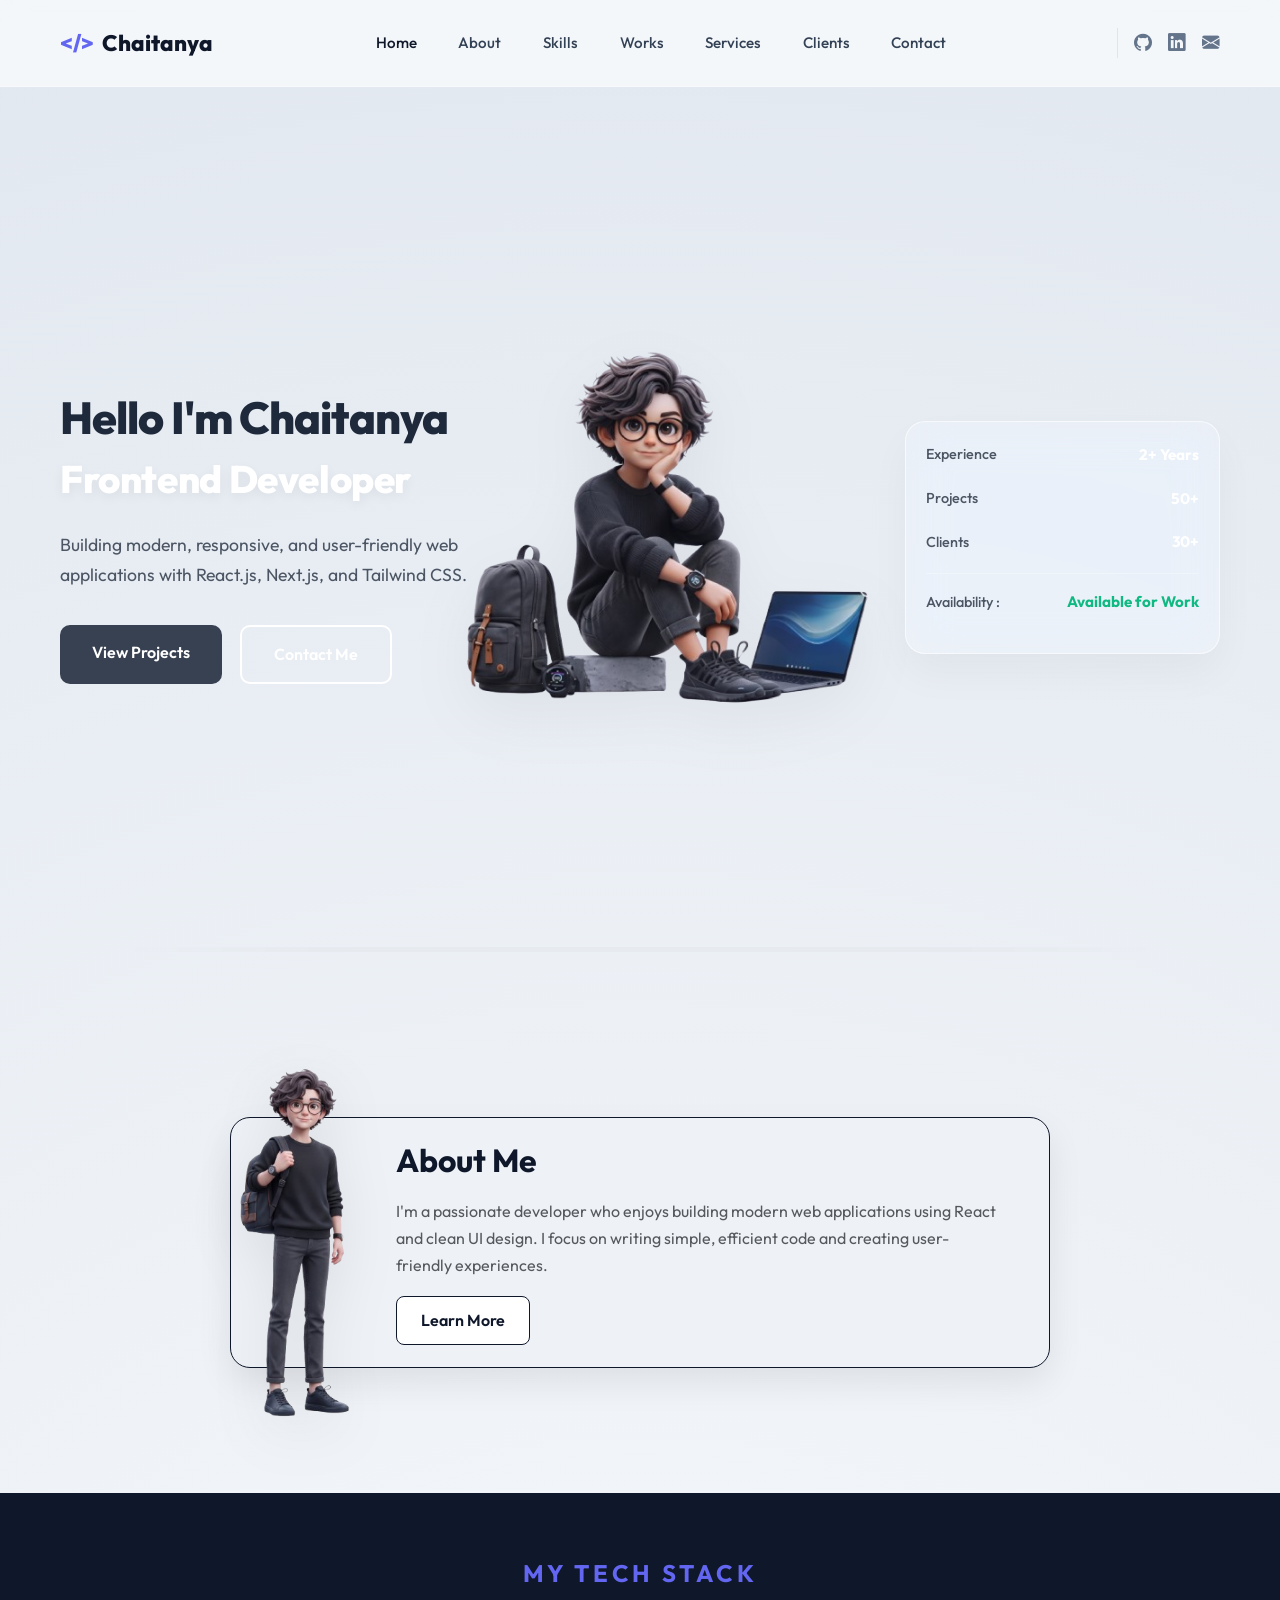
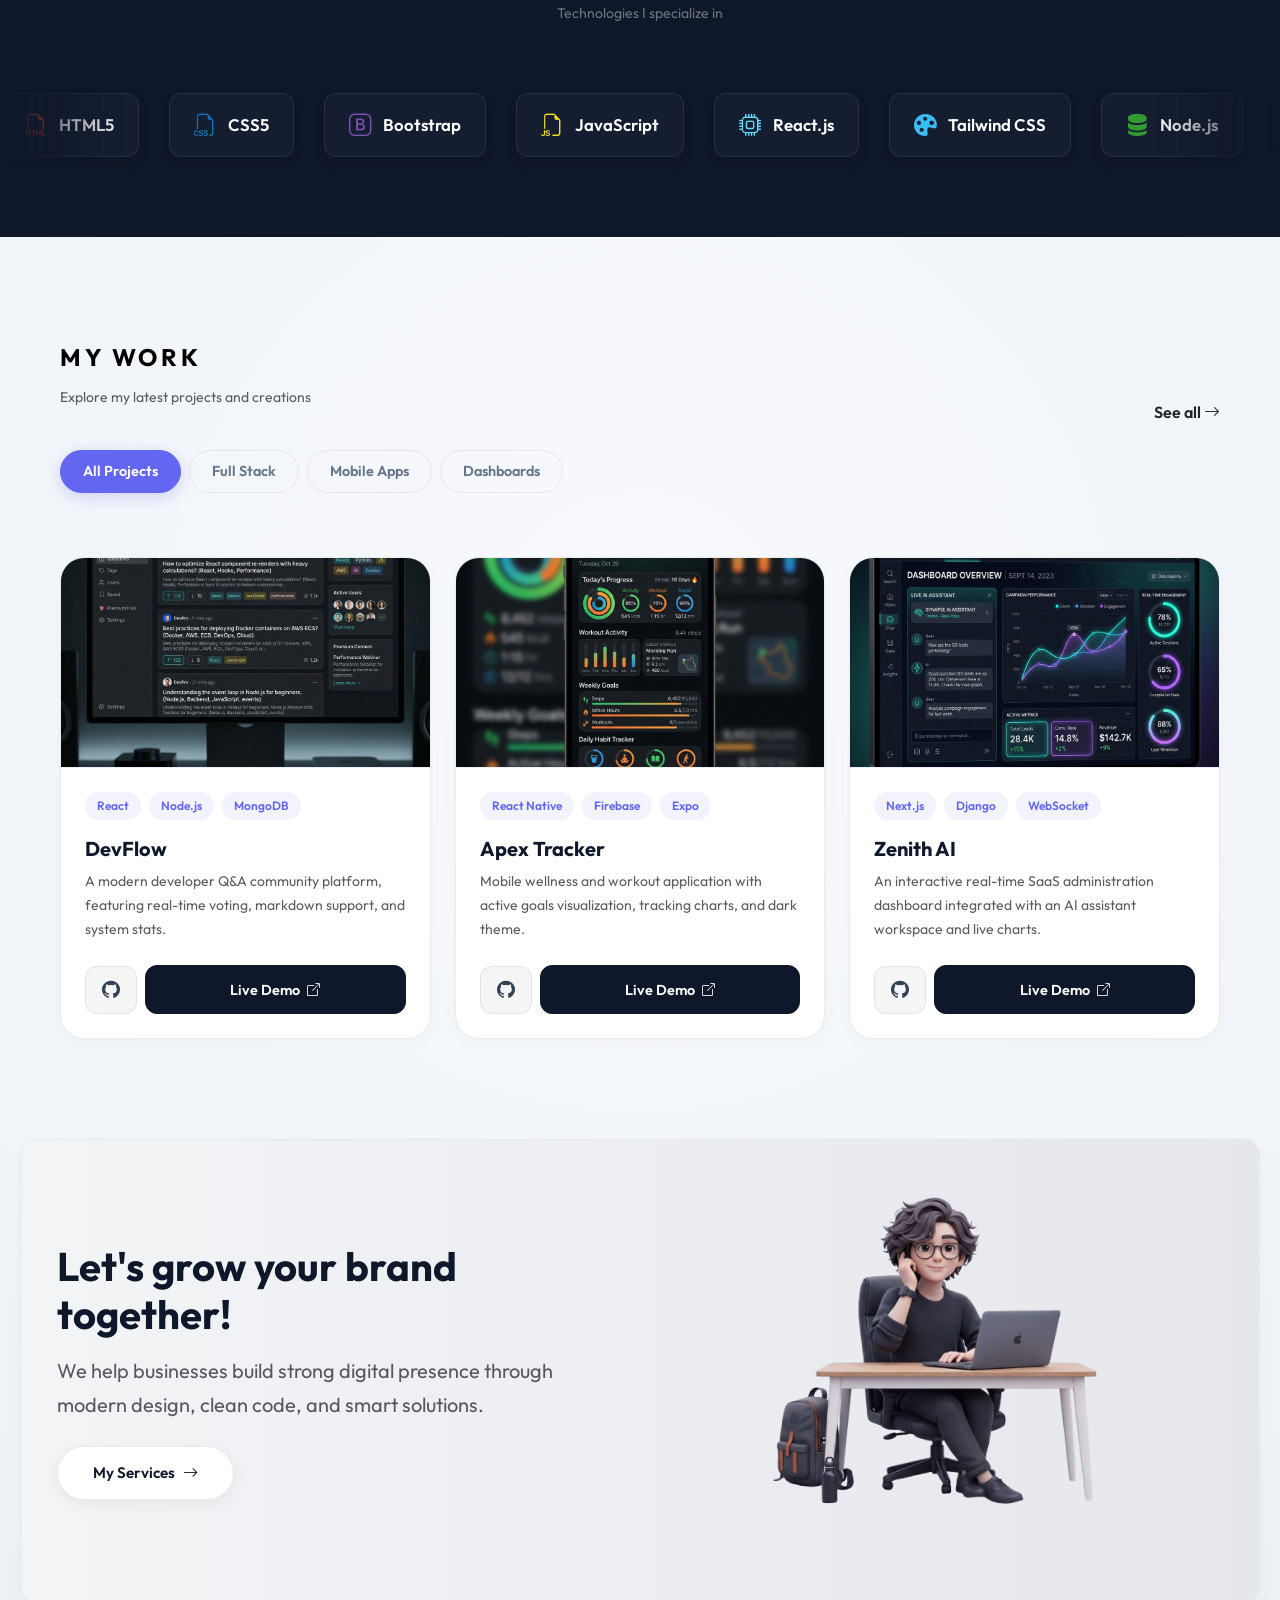
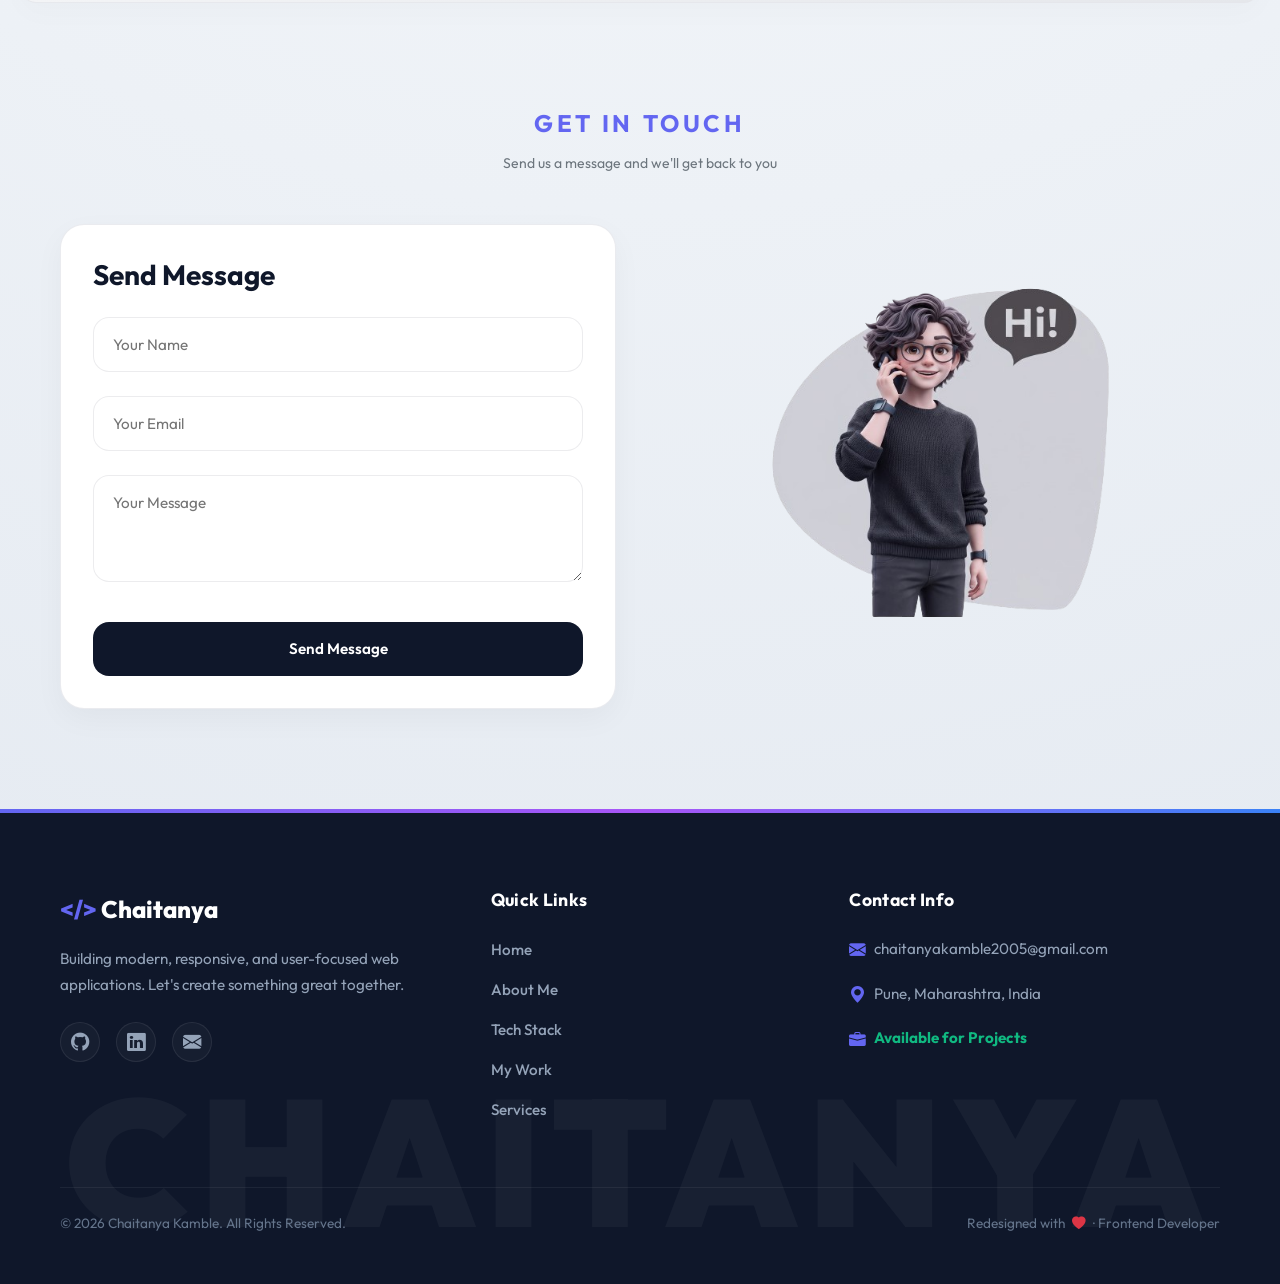
==== commit 1ce77604: "Redesign portfolio: professional My Work grid & filters, dark premium footer with background waterma" ====
--- a/index.html
+++ b/index.html
@@ -22,7 +22,7 @@
   <!-- Bootstrap Icons CDN -->
   <link rel="stylesheet" href="https://cdn.jsdelivr.net/npm/bootstrap-icons@1.10.5/font/bootstrap-icons.css">
   <!-- Custom Stylesheet -->
-  <link rel="stylesheet" href="css/style.css">
+  <link rel="stylesheet" href="css/style.css?v=1.1">
 </head>
 
 <body>
@@ -163,7 +163,6 @@
       <div class="container-fluid px-0">
         <div class="text-center mb-5">
           <span class="section-subtitle" style="color: #6366f1;">My Tech Stack</span>
-          <h2 class="text-white mt-1">My Tech Stack</h2>
           <p class="text-secondary small mt-2">Technologies I specialize in</p>
         </div>
 
@@ -213,7 +212,8 @@
                 CSS</span></div>
             <div class="marquee-item"><i class="bi bi-server" style="color: #339933;"></i> <span>Node.js</span></div>
             <div class="marquee-item"><i class="bi bi-lightning-fill" style="color: #828282;"></i>
-              <span>Express.js</span></div>
+              <span>Express.js</span>
+            </div>
             <div class="marquee-item"><i class="bi bi-file-code" style="color: #44b78b;"></i> <span>Django</span></div>
             <div class="marquee-item"><i class="bi bi-database-fill" style="color: #47a248;"></i> <span>MongoDB</span>
             </div>
@@ -227,7 +227,8 @@
             <div class="marquee-item"><i class="bi bi-laptop" style="color: #007acc;"></i> <span>VS Code</span></div>
             <div class="marquee-item"><i class="bi bi-send-fill" style="color: #ff6c37;"></i> <span>Postman</span></div>
             <div class="marquee-item"><i class="bi bi-cloud-arrow-up-fill" style="color: #00ad9f;"></i>
-              <span>Netlify</span></div>
+              <span>Netlify</span>
+            </div>
           </div>
         </div>
       </div>
@@ -239,69 +240,111 @@
     <section id="works" class="section-padding" data-section-name="works">
       <div class="container">
         <!-- Header Row -->
-        <div class="d-flex justify-content-between align-items-end mb-5">
+        <div class="d-flex justify-content-between align-items-end mb-4">
           <div>
             <span class="section-subtitle">My Work</span>
-            <h2 class="mb-0">My Work</h2>
             <p class="text-muted small mt-2">Explore my latest projects and creations</p>
           </div>
           <a href="#" class="text-dark fw-semibold text-decoration-none">See all <i class="bi bi-arrow-right"></i></a>
         </div>
 
-        <div class="row g-4 justify-content-center">
-          <!-- Project 1: Project One -->
-          <div class="col-md-6 col-lg-4">
+        <!-- Filter Controls -->
+        <div class="row mb-5">
+          <div class="col-12 d-flex justify-content-start flex-wrap gap-2 filter-tabs">
+            <button class="btn-filter active" data-filter="all">All Projects</button>
+            <button class="btn-filter" data-filter="fullstack">Full Stack</button>
+            <button class="btn-filter" data-filter="mobile">Mobile Apps</button>
+            <button class="btn-filter" data-filter="dashboard">Dashboards</button>
+          </div>
+        </div>
+
+        <div class="row g-4 justify-content-start project-grid">
+          <!-- Project 1: DevFlow -->
+          <div class="col-md-6 col-lg-4 project-item" data-category="fullstack">
             <div class="project-card-v2 d-flex flex-column h-100">
-              <div class="project-card-header"
-                style="background: linear-gradient(135deg, #6366f1 0%, #a855f7 100%); height: 200px; display: flex; align-items: center; justify-content: center;">
-                <i class="bi bi-laptop text-white" style="font-size: 4rem;"></i>
+              <div class="project-card-header position-relative overflow-hidden">
+                <img src="images/project_devflow.png" alt="DevFlow - Developer Community Q&A"
+                  class="project-card-img img-fluid">
+                <div class="project-card-overlay"></div>
               </div>
               <div class="project-card-body p-4 d-flex flex-column flex-grow-1">
-                <span class="text-accent text-uppercase fw-bold mb-2"
-                  style="font-size: 0.8rem; letter-spacing: 0.05em; color: #6366f1;">Web Development</span>
-                <h4 class="fs-5 mb-2">Project One</h4>
-                <p class="text-muted small mb-4 flex-grow-1">Modern web application with responsive design and smooth
-                  user experience.</p>
-                <a href="#" class="btn-project-view text-center py-2.5 w-100 mt-auto">View Details <i
-                    class="bi bi-arrow-right"></i></a>
-              </div>
-            </div>
-          </div>
-
-          <!-- Project 2: Project Two -->
-          <div class="col-md-6 col-lg-4">
+                <div class="d-flex flex-wrap gap-2 mb-3 tech-badges">
+                  <span class="tech-badge">React</span>
+                  <span class="tech-badge">Node.js</span>
+                  <span class="tech-badge">MongoDB</span>
+                </div>
+                <h4 class="fs-5 mb-2">DevFlow</h4>
+                <p class="text-muted small mb-4 flex-grow-1">A modern developer Q&A community platform, featuring
+                  real-time voting, markdown support, and system stats.</p>
+                <div class="d-flex align-items-center justify-content-between gap-2 mt-auto">
+                  <a href="https://github.com/chaitanya-295" target="_blank"
+                    class="btn-project-secondary py-2 px-3 flex-shrink-0" title="View Source Code">
+                    <i class="bi bi-github"></i>
+                  </a>
+                  <a href="#" class="btn-project-view text-center py-2.5 flex-grow-1">
+                    Live Demo <i class="bi bi-box-arrow-up-right ms-1" style="font-size: 0.8rem;"></i>
+                  </a>
+                </div>
+              </div>
+            </div>
+          </div>
+
+          <!-- Project 2: Apex Tracker -->
+          <div class="col-md-6 col-lg-4 project-item" data-category="mobile">
             <div class="project-card-v2 d-flex flex-column h-100">
-              <div class="project-card-header"
-                style="background: linear-gradient(135deg, #3b82f6 0%, #2dd4bf 100%); height: 200px; display: flex; align-items: center; justify-content: center;">
-                <i class="bi bi-phone text-white" style="font-size: 4rem;"></i>
+              <div class="project-card-header position-relative overflow-hidden">
+                <img src="images/project_apex.png" alt="Apex Fitness & Habit Tracker"
+                  class="project-card-img img-fluid">
+                <div class="project-card-overlay"></div>
               </div>
               <div class="project-card-body p-4 d-flex flex-column flex-grow-1">
-                <span class="text-accent text-uppercase fw-bold mb-2"
-                  style="font-size: 0.8rem; letter-spacing: 0.05em; color: #6366f1;">Mobile App</span>
-                <h4 class="fs-5 mb-2">Project Two</h4>
-                <p class="text-muted small mb-4 flex-grow-1">Mobile-first application with focus on performance and
-                  accessibility.</p>
-                <a href="#" class="btn-project-view text-center py-2.5 w-100 mt-auto">View Details <i
-                    class="bi bi-arrow-right"></i></a>
-              </div>
-            </div>
-          </div>
-
-          <!-- Project 3: Project Three -->
-          <div class="col-md-6 col-lg-4">
+                <div class="d-flex flex-wrap gap-2 mb-3 tech-badges">
+                  <span class="tech-badge">React Native</span>
+                  <span class="tech-badge">Firebase</span>
+                  <span class="tech-badge">Expo</span>
+                </div>
+                <h4 class="fs-5 mb-2">Apex Tracker</h4>
+                <p class="text-muted small mb-4 flex-grow-1">Mobile wellness and workout application with active goals
+                  visualization, tracking charts, and dark theme.</p>
+                <div class="d-flex align-items-center justify-content-between gap-2 mt-auto">
+                  <a href="https://github.com/chaitanya-295" target="_blank"
+                    class="btn-project-secondary py-2 px-3 flex-shrink-0" title="View Source Code">
+                    <i class="bi bi-github"></i>
+                  </a>
+                  <a href="#" class="btn-project-view text-center py-2.5 flex-grow-1">
+                    Live Demo <i class="bi bi-box-arrow-up-right ms-1" style="font-size: 0.8rem;"></i>
+                  </a>
+                </div>
+              </div>
+            </div>
+          </div>
+
+          <!-- Project 3: Zenith AI -->
+          <div class="col-md-6 col-lg-4 project-item" data-category="dashboard">
             <div class="project-card-v2 d-flex flex-column h-100">
-              <div class="project-card-header"
-                style="background: linear-gradient(135deg, #10b981 0%, #06b6d4 100%); height: 200px; display: flex; align-items: center; justify-content: center;">
-                <i class="bi bi-speedometer2 text-white" style="font-size: 4rem;"></i>
+              <div class="project-card-header position-relative overflow-hidden">
+                <img src="images/project_zenith.png" alt="Zenith AI - Analytics & Assistant"
+                  class="project-card-img img-fluid">
+                <div class="project-card-overlay"></div>
               </div>
               <div class="project-card-body p-4 d-flex flex-column flex-grow-1">
-                <span class="text-accent text-uppercase fw-bold mb-2"
-                  style="font-size: 0.8rem; letter-spacing: 0.05em; color: #6366f1;">Dashboard</span>
-                <h4 class="fs-5 mb-2">Project Three</h4>
-                <p class="text-muted small mb-4 flex-grow-1">Dashboard interface with data visualization and real-time
-                  updates.</p>
-                <a href="#" class="btn-project-view text-center py-2.5 w-100 mt-auto">View Details <i
-                    class="bi bi-arrow-right"></i></a>
+                <div class="d-flex flex-wrap gap-2 mb-3 tech-badges">
+                  <span class="tech-badge">Next.js</span>
+                  <span class="tech-badge">Django</span>
+                  <span class="tech-badge">WebSocket</span>
+                </div>
+                <h4 class="fs-5 mb-2">Zenith AI</h4>
+                <p class="text-muted small mb-4 flex-grow-1">An interactive real-time SaaS administration dashboard
+                  integrated with an AI assistant workspace and live charts.</p>
+                <div class="d-flex align-items-center justify-content-between gap-2 mt-auto">
+                  <a href="https://github.com/chaitanya-295" target="_blank"
+                    class="btn-project-secondary py-2 px-3 flex-shrink-0" title="View Source Code">
+                    <i class="bi bi-github"></i>
+                  </a>
+                  <a href="#" class="btn-project-view text-center py-2.5 flex-grow-1">
+                    Live Demo <i class="bi bi-box-arrow-up-right ms-1" style="font-size: 0.8rem;"></i>
+                  </a>
+                </div>
               </div>
             </div>
           </div>
@@ -313,8 +356,8 @@
      * SERVICES / CTA BANNER SECTION
      * ========================================== -->
     <section id="services" class="section-padding pt-0" data-section-name="services">
-      <div class="container">
-        <div class="cta-banner-wrapper p-5 rounded-4">
+      <div class="container" style="max-width: 1350px;">
+        <div class="cta-banner-wrapper p-4 rounded-4">
           <div class="row align-items-center g-4">
             <!-- Left Text Content -->
             <div class="col-lg-6 text-start p-lg-4">
@@ -329,7 +372,7 @@
             <!-- Right Desk Coder Avatar -->
             <div class="col-lg-6 text-center">
               <img src="images/brand_avatar.png" alt="Working Coder Avatar" class="img-fluid object-contain"
-                style="max-height: 280px;">
+                style="max-height: 420px; width: 70%;">
             </div>
           </div>
         </div>
@@ -337,106 +380,14 @@
     </section>
 
     <!-- ==========================================
-     * CLIENTS / TESTIMONIALS SECTION
-     * ========================================== -->
-    <section id="clients" class="section-padding" data-section-name="clients">
+     * CONTACT SECTION
+     * ========================================== -->
+    <section id="contact" class="section-padding pt-0" data-section-name="contact">
       <div class="container">
-        <!-- Header Row -->
-        <div class="d-flex justify-content-between align-items-end mb-5">
-          <div>
-            <span class="section-subtitle">My Clients</span>
-            <h2 class="mb-0">My Clients</h2>
-            <p class="text-muted small mt-2">Feedback from happy clients</p>
-          </div>
-          <a href="#" class="text-dark fw-semibold text-decoration-none">See all reviews <i
-              class="bi bi-arrow-right"></i></a>
-        </div>
-
-        <div class="row g-4 justify-content-center">
-          <!-- Client Testimonial 1 -->
-          <div class="col-md-6 col-lg-4">
-            <div class="testimonial-card-v2 p-4 h-100 d-flex flex-column justify-content-between">
-              <div>
-                <div class="testimonial-stars mb-3">
-                  <i class="bi bi-star-fill"></i>
-                  <i class="bi bi-star-fill"></i>
-                  <i class="bi bi-star-fill"></i>
-                  <i class="bi bi-star-fill"></i>
-                  <i class="bi bi-star-fill"></i>
-                </div>
-                <p class="testimonial-text mb-4 fs-6">
-                  "Outstanding work quality and professionalism. Exceeded expectations."
-                </p>
-              </div>
-              <div class="client-profile">
-                <div class="client-avatar-v2 bg-indigo">JS</div>
-                <div>
-                  <h4 class="client-name fs-6 mb-0">John Smith</h4>
-                  <span class="client-company small">CEO, TechCorp</span>
-                </div>
-              </div>
-            </div>
-          </div>
-
-          <!-- Client Testimonial 2 -->
-          <div class="col-md-6 col-lg-4">
-            <div class="testimonial-card-v2 p-4 h-100 d-flex flex-column justify-content-between">
-              <div>
-                <div class="testimonial-stars mb-3">
-                  <i class="bi bi-star-fill"></i>
-                  <i class="bi bi-star-fill"></i>
-                  <i class="bi bi-star-fill"></i>
-                  <i class="bi bi-star-fill"></i>
-                  <i class="bi bi-star-fill"></i>
-                </div>
-                <p class="testimonial-text mb-4 fs-6">
-                  "Highly skilled and reliable. Delivered on time and within budget."
-                </p>
-              </div>
-              <div class="client-profile">
-                <div class="client-avatar-v2 bg-dark">SJ</div>
-                <div>
-                  <h4 class="client-name fs-6 mb-0">Sarah Johnson</h4>
-                  <span class="client-company small">Director, InnovateCo</span>
-                </div>
-              </div>
-            </div>
-          </div>
-
-          <!-- Client Testimonial 3 -->
-          <div class="col-md-6 col-lg-4">
-            <div class="testimonial-card-v2 p-4 h-100 d-flex flex-column justify-content-between">
-              <div>
-                <div class="testimonial-stars mb-3">
-                  <i class="bi bi-star-fill"></i>
-                  <i class="bi bi-star-fill"></i>
-                  <i class="bi bi-star-fill"></i>
-                  <i class="bi bi-star-fill"></i>
-                  <i class="bi bi-star-fill"></i>
-                </div>
-                <p class="testimonial-text mb-4 fs-6">
-                  "Technical expertise is exceptional. Would definitely hire again."
-                </p>
-              </div>
-              <div class="client-profile">
-                <div class="client-avatar-v2 bg-teal">MC</div>
-                <div>
-                  <h4 class="client-name fs-6 mb-0">Michael Chen</h4>
-                  <span class="client-company small">CTO, DigitalPlus</span>
-                </div>
-              </div>
-            </div>
-          </div>
-        </div>
-      </div>
-    </section>
-
-    <!-- ==========================================
-     * CONTACT SECTION
-     * ========================================== -->
-    <section id="contact" class="section-padding" data-section-name="contact">
-      <div class="container">
-
+        <div class="text-center mb-5">
+          <span class="section-subtitle" style="color: #6366f1;">Get in Touch</span>
+          <p class="text-secondary small mt-2">Send us a message and we'll get back to you</p>
+        </div>
         <div class="row g-5 align-items-center">
           <!-- Contact Form -->
           <div class="col-lg-6">
@@ -451,7 +402,7 @@
                     <input type="email" id="contactEmail" class="contact-input" placeholder="Your Email" required>
                   </div>
                   <div class="col-12">
-                    <textarea id="contactMessage" rows="5" class="contact-input" placeholder="Your Message"
+                    <textarea id="contactMessage" rows="3" class="contact-input" placeholder="Your Message"
                       required></textarea>
                   </div>
                   <div class="col-12">
@@ -469,7 +420,7 @@
             <div
               class="contact-hi-wrapper d-flex flex-column align-items-center justify-content-center position-relative">
               <img src="images/contact_avatar.png" alt="OualiCode - Waving Coder" class="img-fluid object-contain"
-                style="max-height: 380px;">
+                style="max-height: 420px; width: 65%;">
             </div>
           </div>
         </div>
@@ -481,22 +432,77 @@
      * ========================================== -->
     <footer class="footer">
       <div class="container">
-
-        <div class="footer-socials">
-          <a href="https://github.com/chaitanya-295" target="_blank" class="footer-social-icon"><i
-              class="bi bi-github"></i></a>
-          <a href="https://www.linkedin.com/in/chaitanyakamble29" target="_blank" class="footer-social-icon"><i
-              class="bi bi-linkedin"></i></a>
-          <a href="mailto:chaitanyakamble2005@gmail.com" class="footer-social-icon"><i
-              class="bi bi-envelope-fill"></i></a>
-        </div>
-
-        <div class="footer-copyright">
-          &copy; <span id="copyrightYear">2026</span> Portfolio. All Rights Reserved. Redesigned with <i
-            class="bi bi-heart-fill text-danger"></i>.
-        </div>
-
-      </div>
+        <!-- Top Footer Grid -->
+        <div class="row g-4 mb-5">
+          <!-- Col 1: Brand Info -->
+          <div class="col-lg-4 text-start">
+            <a class="footer-logo mb-3 d-inline-block" href="#home">
+              <span>&lt;/&gt;</span> Chaitanya
+            </a>
+            <p class="footer-description pe-lg-4">
+              Building modern, responsive, and user-focused web applications. Let's create something great together.
+            </p>
+            <div class="footer-socials-grid mt-4">
+              <a href="https://github.com/chaitanya-295" target="_blank" class="footer-social-icon-v3" title="GitHub"><i
+                  class="bi bi-github"></i></a>
+              <a href="https://www.linkedin.com/in/chaitanyakamble29" target="_blank" class="footer-social-icon-v3"
+                title="LinkedIn"><i class="bi bi-linkedin"></i></a>
+              <a href="mailto:chaitanyakamble2005@gmail.com" class="footer-social-icon-v3" title="Email"><i
+                  class="bi bi-envelope-fill"></i></a>
+            </div>
+          </div>
+
+          <!-- Col 2: Navigation Links -->
+          <div class="col-12 col-sm-6 col-lg-4 text-start ps-lg-5 mb-4 mb-sm-0">
+            <h4 class="footer-heading mb-4">Quick Links</h4>
+            <ul class="list-unstyled footer-links">
+              <li><a href="#home">Home</a></li>
+              <li><a href="#about">About Me</a></li>
+              <li><a href="#skills">Tech Stack</a></li>
+              <li><a href="#works">My Work</a></li>
+              <li><a href="#services">Services</a></li>
+            </ul>
+          </div>
+
+          <!-- Col 3: Contact Info -->
+          <div class="col-12 col-sm-6 col-lg-4 text-start">
+            <h4 class="footer-heading mb-4">Contact Info</h4>
+            <ul class="list-unstyled footer-contact-info">
+              <li class="d-flex align-items-start gap-2 mb-3">
+                <i class="bi bi-envelope-fill text-accent"></i>
+                <a href="mailto:chaitanyakamble2005@gmail.com"
+                  class="text-decoration-none">chaitanyakamble2005@gmail.com</a>
+              </li>
+              <li class="d-flex align-items-start gap-2 mb-3">
+                <i class="bi bi-geo-alt-fill text-accent"></i>
+                <span>Pune, Maharashtra, India</span>
+              </li>
+              <li class="d-flex align-items-start gap-2">
+                <i class="bi bi-briefcase-fill text-accent"></i>
+                <span class="text-success-custom">Available for Projects</span>
+              </li>
+            </ul>
+          </div>
+        </div>
+
+        <hr class="footer-divider mb-4">
+
+        <!-- Bottom copyright bar -->
+        <div class="row align-items-center">
+          <div class="col-md-6 text-start mb-3 mb-md-0">
+            <p class="footer-copyright mb-0">
+              &copy; <span id="copyrightYear">2026</span> Chaitanya Kamble. All Rights Reserved.
+            </p>
+          </div>
+          <div class="col-md-6 text-start text-md-end">
+            <p class="footer-credits mb-0">
+              Redesigned with <i class="bi bi-heart-fill text-danger mx-1"></i> &middot; Frontend Developer
+            </p>
+          </div>
+        </div>
+      </div>
+      <!-- Large Watermark Name in Background -->
+      <div class="footer-watermark">Chaitanya</div>
     </footer>
 
   </div>
@@ -504,7 +510,7 @@
   <!-- Bootstrap 5 Bundle JS CDN (includes Popper.js) -->
   <script src="https://cdn.jsdelivr.net/npm/bootstrap@5.3.0/dist/js/bootstrap.bundle.min.js"></script>
   <!-- Custom Logic JS -->
-  <script src="js/main.js"></script>
+  <script src="js/main.js?v=1.1"></script>
 </body>
 
 </html>
--- a/css/style.css
+++ b/css/style.css
@@ -218,8 +218,8 @@
   min-height: calc(100vh - 80px);
   display: flex;
   align-items: center;
-  padding-bottom: 10px;
-  padding-top: 90px;
+  padding-top: 130px;
+  padding-bottom: 50px;
 }
 
 .hero-grid {
@@ -466,7 +466,8 @@
   }
 
   .about-card {
-    padding: 24px 20px !important; /* Reset left padding on stacked mobile layout */
+    padding: 24px 20px !important;
+    /* Reset left padding on stacked mobile layout */
     margin-top: 20px;
     margin-bottom: 20px;
   }
@@ -480,12 +481,12 @@
 }
 
 .section-subtitle {
-  font-size: 0.85rem;
+  font-size: 1.5rem;
   font-weight: 700;
   text-transform: uppercase;
   letter-spacing: 0.15em;
-  color: var(--color-accent);
   margin-bottom: 0.5rem;
+  color: black;
   display: block;
 }
 
@@ -536,27 +537,36 @@
   /* Modern shadow */
   transition: var(--transition-smooth);
   position: relative;
-  z-index: 1 !important; /* Force card to render behind the avatar */
-  margin-top: 65px; /* Space for overflowing avatar head */
-  margin-bottom: 65px; /* Space for overflowing avatar feet */
-  max-width: 820px; /* Increased width of the box */
+  z-index: 1 !important;
+  /* Force card to render behind the avatar */
+  margin-top: 65px;
+  /* Space for overflowing avatar head */
+  margin-bottom: 65px;
+  /* Space for overflowing avatar feet */
+  max-width: 820px;
+  /* Increased width of the box */
   width: 100%;
   margin-left: auto;
   margin-right: auto;
-  padding: 22px 45px 22px 165px !important; /* Added vertical padding for breathing room */
-  overflow: visible; /* Ensure avatar head/feet are visible when overflowing */
+  padding: 22px 45px 22px 165px !important;
+  /* Added vertical padding for breathing room */
+  overflow: visible;
+  /* Ensure avatar head/feet are visible when overflowing */
 }
 
 .about-avatar {
   position: absolute;
-  left: 10px; /* Slide the boy to the left side */
+  left: 10px;
+  /* Slide the boy to the left side */
   /* Shift right to overlap the left border of the text card */
   top: 50%;
   /* Vertically centered, allowing head and feet to pop out naturally */
-  z-index: 10 !important; /* Ensure boy is always in front of the about box */
+  z-index: 10 !important;
+  /* Ensure boy is always in front of the about box */
   transform: translateY(-50%) scale(1.1);
   /* Standing tall in front of the card */
-  height: 320px; /* Kept unchanged as requested */
+  height: 320px;
+  /* Kept unchanged as requested */
   width: auto;
   filter: drop-shadow(0 15px 25px rgba(0, 0, 0, 0.08));
 }
@@ -893,7 +903,7 @@
  * CONTACT SECTION
  * ========================================== */
 .contact-form-card {
-  padding: 3rem;
+  padding: 2rem;
 }
 
 .contact-label {
@@ -990,47 +1000,186 @@
 }
 
 /* ==========================================
- * FOOTER
+ * PROFESSIONAL FOOTER
  * ========================================== */
 .footer {
-  padding: 3rem 0;
-  border-top: 1px solid rgba(15, 23, 42, 0.05);
-}
-
-.footer-socials {
-  display: flex;
+  background-color: #0f172a;
+  /* Dark slate backdrop */
+  color: #94a3b8;
+  /* Slate-400 text color */
+  padding: 5rem 0 3rem 0;
+  position: relative;
+  overflow: hidden;
+}
+
+.footer::before {
+  content: '';
+  position: absolute;
+  top: 0;
+  left: 0;
+  width: 100%;
+  height: 4px;
+  background: linear-gradient(to right, #6366f1, #a855f7, #3b82f6);
+  z-index: 5;
+}
+
+.footer-logo {
+  font-weight: 800;
+  font-size: 1.5rem;
+  color: #ffffff !important;
+  display: flex;
+  align-items: center;
+  gap: 0.5rem;
+  text-decoration: none;
+}
+
+.footer-logo span {
+  color: var(--color-accent);
+}
+
+.footer-description {
+  font-size: 0.95rem;
+  line-height: 1.7;
+  color: #94a3b8;
+}
+
+.footer-heading {
+  font-size: 1.1rem;
+  font-weight: 700;
+  color: #ffffff;
+  letter-spacing: 0.02em;
+}
+
+.footer-links li {
+  margin-bottom: 0.8rem;
+}
+
+.footer-links a {
+  color: #94a3b8;
+  transition: var(--transition-smooth);
+  font-weight: 500;
+  font-size: 0.95rem;
+  text-decoration: none;
+}
+
+.footer-links a:hover {
+  color: #ffffff;
+  padding-left: 5px;
+}
+
+.footer-contact-info li {
+  font-size: 0.95rem;
+  color: #94a3b8;
+}
+
+.footer-contact-info a {
+  color: #94a3b8;
+  transition: var(--transition-smooth);
+}
+
+.footer-contact-info a:hover {
+  color: #ffffff;
+}
+
+.footer-contact-info i {
+  color: var(--color-accent);
+  font-size: 1.05rem;
+}
+
+.footer-socials-grid {
+  display: flex;
+  gap: 1rem;
+}
+
+.footer-social-icon-v3 {
+  width: 40px;
+  height: 40px;
+  border-radius: 50%;
+  background: rgba(255, 255, 255, 0.03);
+  border: 1px solid rgba(255, 255, 255, 0.08);
+  color: #94a3b8;
+  display: flex;
+  align-items: center;
   justify-content: center;
-  gap: 1.5rem;
-  margin-bottom: 1.5rem;
-}
-
-.footer-social-icon {
-  width: 45px;
-  height: 45px;
-  border-radius: 50%;
-  background: var(--color-glass-bg);
-  border: 1px solid var(--color-glass-border);
-  color: var(--color-slate-700);
-  display: flex;
-  align-items: center;
-  justify-content: center;
-  font-size: 1.2rem;
-  box-shadow: 0 4px 15px rgba(0, 0, 0, 0.02);
-  transition: var(--transition-smooth);
-}
-
-.footer-social-icon:hover {
+  font-size: 1.15rem;
+  transition: var(--transition-smooth);
+}
+
+.footer-social-icon-v3:hover {
   background: var(--color-accent);
-  color: #fff;
+  color: #ffffff;
   border-color: var(--color-accent);
   transform: translateY(-3px);
-  box-shadow: 0 10px 15px rgba(99, 102, 241, 0.15);
-}
-
-.footer-copyright {
+  box-shadow: 0 8px 15px rgba(99, 102, 241, 0.25);
+}
+
+.btn-back-to-top {
+  background: rgba(255, 255, 255, 0.03);
+  border: 1px solid rgba(255, 255, 255, 0.08);
+  color: #ffffff;
+  border-radius: 12px;
+  font-weight: 600;
   font-size: 0.9rem;
-  color: var(--color-slate-500);
-  text-align: center;
+  transition: var(--transition-smooth);
+  text-decoration: none;
+}
+
+.btn-back-to-top:hover {
+  background: #ffffff;
+  color: #0f172a;
+  border-color: #ffffff;
+  transform: translateY(-3px);
+}
+
+.footer-divider {
+  border-top: 1px solid rgba(255, 255, 255, 0.06);
+  opacity: 1;
+}
+
+.footer-copyright,
+.footer-credits {
+  font-size: 0.85rem;
+  color: #64748b;
+}
+
+.footer-credits i {
+  animation: pulseHeart 1.5s infinite;
+  display: inline-block;
+}
+
+@keyframes pulseHeart {
+
+  0%,
+  100% {
+    transform: scale(1);
+  }
+
+  50% {
+    transform: scale(1.15);
+  }
+}
+
+.footer .container {
+  position: relative;
+  z-index: 2;
+}
+
+.footer-watermark {
+  position: absolute;
+  bottom: -30px;
+  left: 50%;
+  transform: translateX(-50%);
+  font-size: 14vw;
+  /* Massive watermark text */
+  font-weight: 900;
+  color: rgba(255, 255, 255, 0.04);
+  /* Extremely subtle low opacity */
+  text-transform: uppercase;
+  letter-spacing: 0.05em;
+  pointer-events: none;
+  user-select: none;
+  z-index: 1;
+  white-space: nowrap;
 }
 
 /* ==========================================
@@ -1081,6 +1230,39 @@
 /* ==========================================
  * PROJECT CARD V2 STYLE
  * ========================================== */
+/* ==========================================
+ * PROJECT CARD V2 STYLE & FILTERS
+ * ========================================== */
+.filter-tabs {
+  margin-bottom: 1rem;
+}
+
+.btn-filter {
+  background: transparent;
+  color: var(--color-slate-500);
+  border: 1px solid rgba(15, 23, 42, 0.08);
+  padding: 8px 22px;
+  border-radius: 30px;
+  font-weight: 600;
+  font-size: 0.9rem;
+  transition: var(--transition-smooth);
+  cursor: pointer;
+  outline: none;
+}
+
+.btn-filter:hover {
+  background: rgba(15, 23, 42, 0.03);
+  color: var(--color-dark);
+  border-color: rgba(15, 23, 42, 0.15);
+}
+
+.btn-filter.active {
+  background: var(--color-accent);
+  color: #ffffff !important;
+  border-color: var(--color-accent);
+  box-shadow: 0 4px 15px rgba(99, 102, 241, 0.25);
+}
+
 .project-card-v2 {
   background: #ffffff;
   border-radius: 24px;
@@ -1098,12 +1280,58 @@
 
 .project-card-header {
   border-bottom: 1px solid rgba(15, 23, 42, 0.02);
-  transition: var(--transition-smooth);
-}
-
-.project-card-v2:hover .project-card-header i {
-  transform: scale(1.1);
-  transition: var(--transition-smooth);
+  height: 210px;
+  overflow: hidden;
+  background-color: #f1f5f9;
+  position: relative;
+}
+
+.project-card-img {
+  width: 100%;
+  height: 100%;
+  object-fit: cover;
+  transition: var(--transition-smooth);
+}
+
+.project-card-v2:hover .project-card-img {
+  transform: scale(1.06);
+}
+
+.tech-badge {
+  font-size: 0.75rem;
+  font-weight: 600;
+  color: var(--color-accent);
+  background: rgba(99, 102, 241, 0.08);
+  padding: 4px 12px;
+  border-radius: 30px;
+  transition: var(--transition-smooth);
+  cursor: default;
+}
+
+.tech-badge:hover {
+  background: var(--color-accent);
+  color: #ffffff;
+}
+
+.btn-project-secondary {
+  background: rgba(15, 23, 42, 0.04);
+  color: var(--color-slate-700);
+  border: 1px solid rgba(15, 23, 42, 0.08);
+  border-radius: 12px;
+  font-size: 1.1rem;
+  display: flex;
+  align-items: center;
+  justify-content: center;
+  transition: var(--transition-smooth);
+  text-decoration: none;
+}
+
+.btn-project-secondary:hover {
+  background: var(--color-dark);
+  color: #ffffff;
+  border-color: var(--color-dark);
+  transform: translateY(-2px);
+  box-shadow: 0 4px 12px rgba(15, 23, 42, 0.12);
 }
 
 .btn-project-view {
@@ -1123,6 +1351,25 @@
   background: var(--color-accent);
   border-color: var(--color-accent);
   color: #ffffff;
+  transform: translateY(-2px);
+  box-shadow: 0 4px 12px rgba(99, 102, 241, 0.2);
+}
+
+/* Project Animation */
+@keyframes projectFadeIn {
+  from {
+    opacity: 0;
+    transform: scale(0.92);
+  }
+
+  to {
+    opacity: 1;
+    transform: scale(1);
+  }
+}
+
+.project-item.fade-in-project {
+  animation: projectFadeIn 0.4s cubic-bezier(0.16, 1, 0.3, 1) forwards;
 }
 
 /* ==========================================
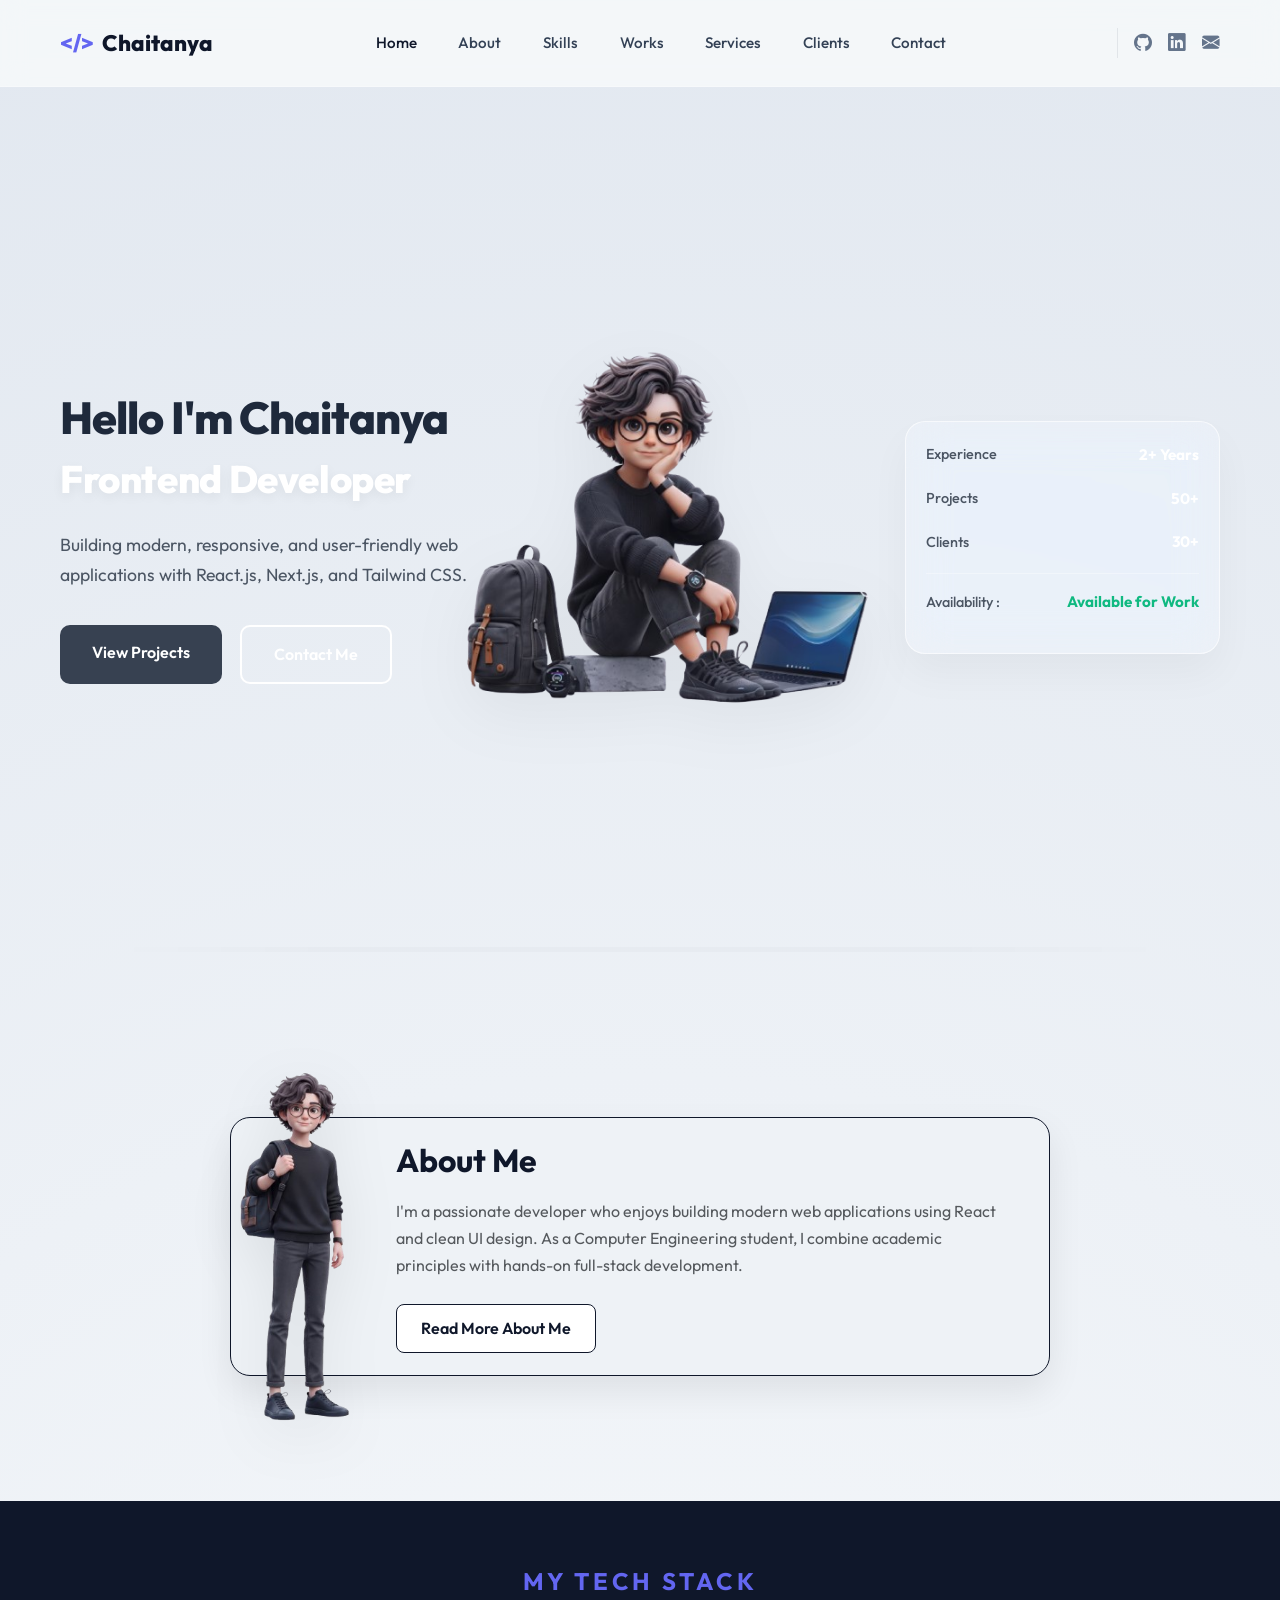
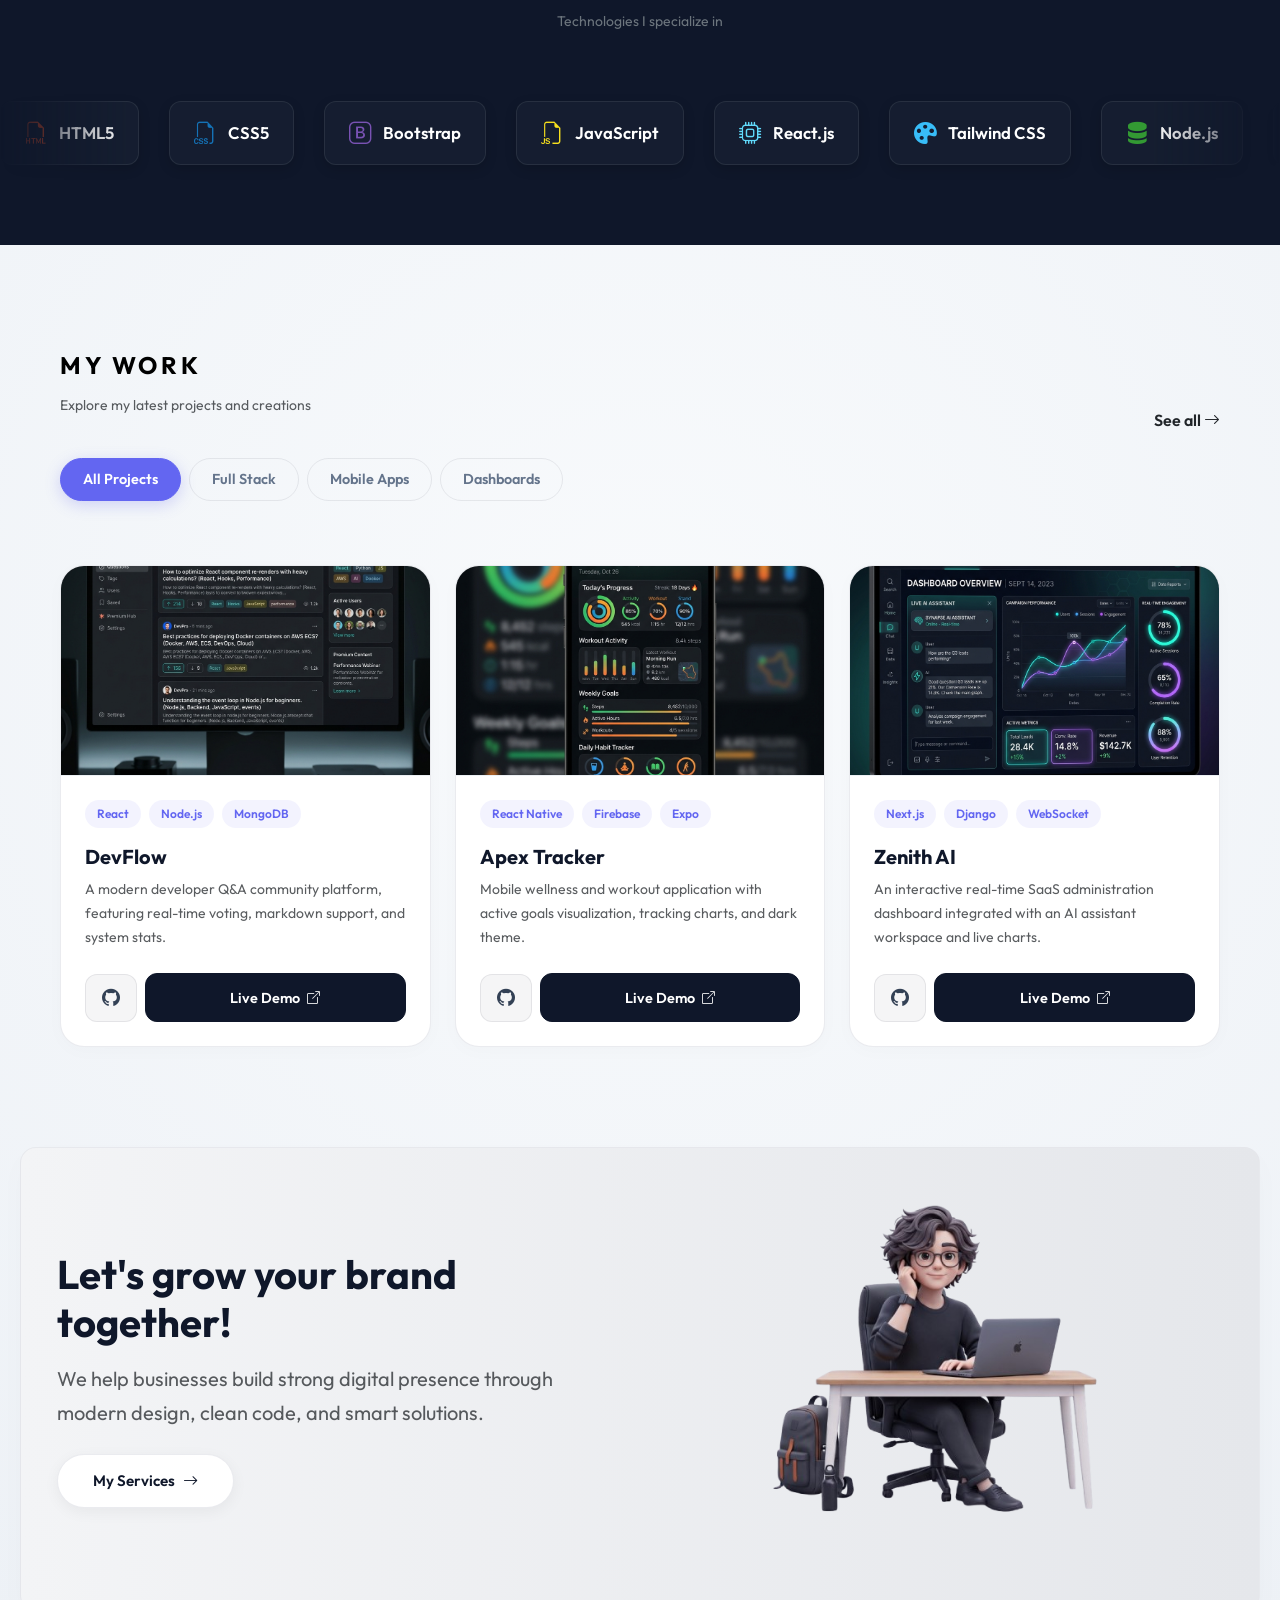
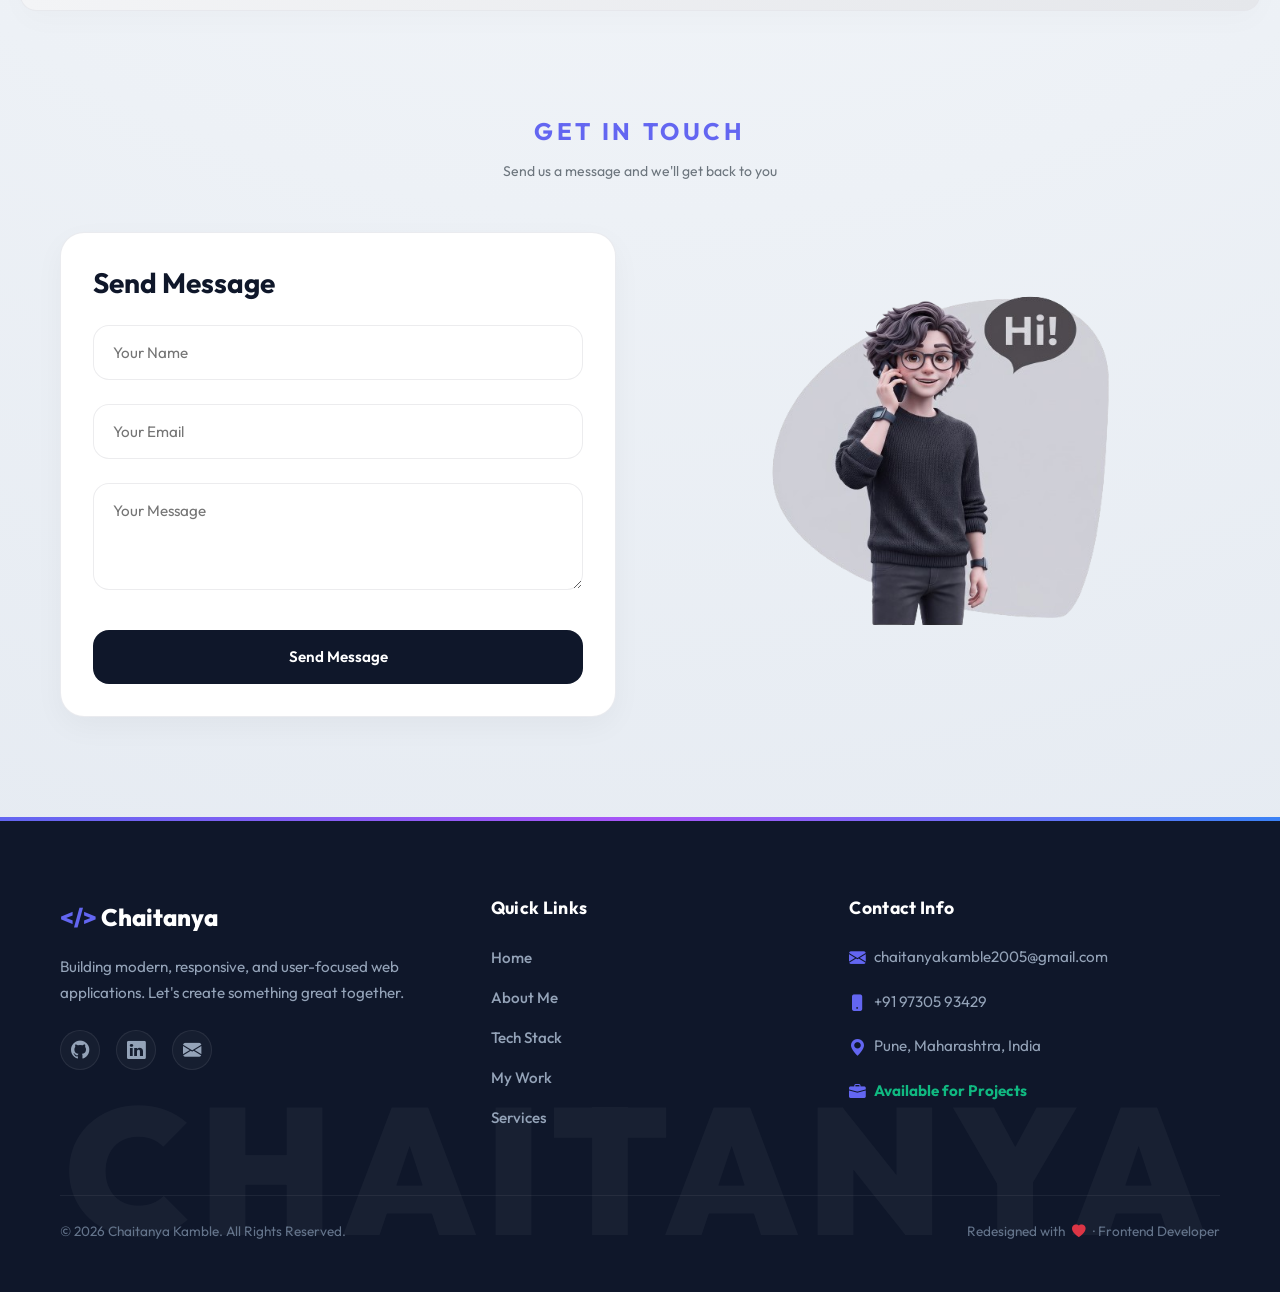
==== commit 19b341b0: "feat: Add professional About page with winding timeline, professional cards, icons, and hover slide " ====
--- a/index.html
+++ b/index.html
@@ -51,7 +51,7 @@
               <a class="nav-link custom-nav-link active" href="#home" data-section="home">Home</a>
             </li>
             <li class="nav-item">
-              <a class="nav-link custom-nav-link" href="#about" data-section="about">About</a>
+              <a class="nav-link custom-nav-link" href="about.html" data-section="about">About</a>
             </li>
             <li class="nav-item">
               <a class="nav-link custom-nav-link" href="#skills" data-section="skills">Skills</a>
@@ -145,11 +145,11 @@
           <!-- Description Content (Pushed right using padding-left on the card) -->
           <div class="about-content">
             <h2 class="mb-3">About Me</h2>
-            <p class="text-muted fs-6 mb-3" style="line-height: 1.7;">
+            <p class="text-muted fs-6 mb-4" style="line-height: 1.7;">
               I'm a passionate developer who enjoys building modern web applications using React and clean UI design.
-              I focus on writing simple, efficient code and creating user-friendly experiences.
+              As a Computer Engineering student, I combine academic principles with hands-on full-stack development.
             </p>
-            <a href="#contact" class="btn-hero-secondary">Learn More</a>
+            <a href="about.html" class="btn-hero-secondary">Read More About Me</a>
           </div>
         </div>
       </div>
@@ -457,7 +457,7 @@
             <h4 class="footer-heading mb-4">Quick Links</h4>
             <ul class="list-unstyled footer-links">
               <li><a href="#home">Home</a></li>
-              <li><a href="#about">About Me</a></li>
+              <li><a href="about.html">About Me</a></li>
               <li><a href="#skills">Tech Stack</a></li>
               <li><a href="#works">My Work</a></li>
               <li><a href="#services">Services</a></li>
@@ -474,6 +474,10 @@
                   class="text-decoration-none">chaitanyakamble2005@gmail.com</a>
               </li>
               <li class="d-flex align-items-start gap-2 mb-3">
+                <i class="bi bi-phone-fill text-accent"></i>
+                <span>+91 97305 93429</span>
+              </li>
+              <li class="d-flex align-items-start gap-2 mb-3">
                 <i class="bi bi-geo-alt-fill text-accent"></i>
                 <span>Pune, Maharashtra, India</span>
               </li>
--- a/css/style.css
+++ b/css/style.css
@@ -476,6 +476,10 @@
 /* ==========================================
  * COMMON SECTION STYLES
  * ========================================== */
+section[id] {
+  scroll-margin-top: 85px;
+}
+
 .section-padding {
   padding: 100px 0;
 }
@@ -587,6 +591,172 @@
   color: #ffffff;
 }
 
+/* Quick Facts Grid */
+.about-details-grid {
+  display: grid;
+  grid-template-columns: repeat(2, 1fr);
+  gap: 1rem 1.5rem;
+  margin-top: 1.5rem;
+}
+
+.detail-item {
+  display: flex;
+  align-items: center;
+  gap: 0.75rem;
+}
+
+.detail-icon {
+  font-size: 1.15rem;
+  color: var(--color-accent);
+  background: rgba(99, 102, 241, 0.08);
+  width: 36px;
+  height: 36px;
+  border-radius: 50%;
+  display: flex;
+  align-items: center;
+  justify-content: center;
+  flex-shrink: 0;
+  transition: var(--transition-smooth);
+}
+
+.detail-item:hover .detail-icon {
+  background: var(--color-accent);
+  color: #ffffff;
+  transform: scale(1.1);
+}
+
+.detail-text {
+  display: flex;
+  flex-direction: column;
+}
+
+.detail-label {
+  font-size: 0.7rem;
+  font-weight: 700;
+  text-transform: uppercase;
+  letter-spacing: 0.05em;
+  color: var(--color-slate-500);
+  line-height: 1.2;
+}
+
+.detail-value {
+  font-size: 0.88rem;
+  font-weight: 600;
+  color: var(--color-dark);
+  line-height: 1.4;
+}
+
+.detail-link {
+  color: inherit;
+  transition: var(--transition-smooth);
+}
+
+.detail-link:hover {
+  color: var(--color-accent);
+}
+
+.btn-about-outline {
+  background: transparent;
+  color: #0f172a;
+  border: 1.5px solid #0f172a;
+  border-radius: 8px;
+  padding: 10px 24px;
+  font-weight: 600;
+  transition: var(--transition-smooth);
+  display: inline-block;
+  text-decoration: none;
+}
+
+.btn-about-outline:hover {
+  background: #0f172a;
+  color: #ffffff;
+  transform: translateY(-2px);
+  box-shadow: 0 4px 12px rgba(15, 23, 42, 0.12);
+}
+
+/* Core Specializations styling */
+.spec-card {
+  background: rgba(255, 255, 255, 0.5);
+  border: 1px solid rgba(15, 23, 42, 0.08);
+  border-radius: var(--border-radius-lg);
+  box-shadow: var(--card-shadow);
+  transition: var(--transition-smooth);
+  backdrop-filter: blur(10px);
+  -webkit-backdrop-filter: blur(10px);
+}
+
+.spec-card:hover {
+  transform: translateY(-8px);
+  border-color: var(--color-accent);
+  box-shadow: 0 15px 35px rgba(99, 102, 241, 0.1);
+  background: #ffffff;
+}
+
+.spec-icon-wrap {
+  width: 55px;
+  height: 55px;
+  border-radius: var(--border-radius-md);
+  background: rgba(99, 102, 241, 0.08);
+  color: var(--color-accent);
+  display: flex;
+  align-items: center;
+  justify-content: center;
+  font-size: 1.6rem;
+  margin-bottom: 1.5rem;
+  transition: var(--transition-smooth);
+}
+
+.spec-card:hover .spec-icon-wrap {
+  background: var(--color-accent);
+  color: #ffffff;
+  transform: scale(1.1) rotate(5deg);
+}
+
+.spec-card-title {
+  font-size: 1.25rem;
+  font-weight: 700;
+  margin-bottom: 0.75rem;
+  color: var(--color-dark);
+}
+
+.spec-card-desc {
+  font-size: 0.9rem;
+  color: var(--color-slate-500);
+  line-height: 1.6;
+  margin-bottom: 0;
+}
+
+/* Education Timeline container styling */
+.education-timeline-wrapper {
+  background: rgba(255, 255, 255, 0.45);
+  border: 1px solid rgba(15, 23, 42, 0.06);
+  backdrop-filter: blur(10px);
+  -webkit-backdrop-filter: blur(10px);
+  box-shadow: var(--card-shadow);
+}
+
+.education-timeline-wrapper .timeline-dot {
+  border-color: #f1f5f9;
+}
+
+@media (max-width: 576px) {
+  .about-details-grid {
+    grid-template-columns: 1fr;
+    gap: 1rem;
+  }
+
+  .about-buttons {
+    justify-content: center;
+    width: 100%;
+  }
+
+  .about-buttons a {
+    width: 100%;
+    text-align: center;
+  }
+}
+
+
 .education-timeline {
   position: relative;
   padding-left: 2rem;
@@ -1539,4 +1709,343 @@
     transform: translateX(-50%);
     /* Reset when first half scrolls past */
   }
+}
+
+/* ==========================================
+ * PROFESSIONAL GRADIENT TIMELINE
+ * ========================================== */
+.prof-timeline-wrapper {
+  background: rgba(255, 255, 255, 0.45);
+  border: 1px solid rgba(15, 23, 42, 0.06);
+  backdrop-filter: blur(16px);
+  -webkit-backdrop-filter: blur(16px);
+  box-shadow: var(--card-shadow);
+}
+
+.prof-timeline-container {
+  position: relative;
+  width: 100%;
+  max-width: 1000px;
+  margin: 0 auto;
+  padding: 40px 0;
+  display: flex;
+  flex-direction: column;
+  gap: 50px;
+}
+
+/* SVG Winding Road line wrapper */
+.prof-road-svg-wrap {
+  position: absolute;
+  top: 0;
+  bottom: 0;
+  left: 0;
+  right: 0;
+  z-index: 1;
+  pointer-events: none;
+}
+
+.prof-road-svg {
+  width: 100%;
+  height: 100%;
+}
+
+.prof-timeline-item {
+  display: flex;
+  align-items: center;
+  width: 100%;
+  position: relative;
+  z-index: 2;
+}
+
+/* Card positioning & offsets to match winding SVG curve */
+.prof-timeline-item.level-3 {
+  justify-content: flex-start;
+  padding-right: 36%;
+}
+
+.prof-timeline-item.level-2 {
+  justify-content: flex-end;
+  padding-left: 36%;
+}
+
+.prof-timeline-item.level-1 {
+  justify-content: flex-start;
+  padding-right: 36%;
+}
+
+.prof-timeline-dot-wrap {
+  position: absolute;
+  top: 50%;
+  transform: translate(-50%, -50%);
+  z-index: 10;
+}
+
+.prof-timeline-item.level-3 .prof-timeline-dot-wrap {
+  left: 57.5%;
+}
+
+.prof-timeline-item.level-2 .prof-timeline-dot-wrap {
+  left: 42.6%;
+}
+
+.prof-timeline-item.level-1 .prof-timeline-dot-wrap {
+  left: 57.5%;
+}
+
+/* Elegant double ring dot indicator matching user screenshot */
+.prof-timeline-dot {
+  width: 22px;
+  height: 22px;
+  border-radius: 50%;
+  background: #ffffff;
+  border: 5px solid var(--color-accent);
+  box-shadow: 0 3px 8px rgba(0, 0, 0, 0.1);
+  transition: var(--transition-smooth);
+  display: flex;
+  align-items: center;
+  justify-content: center;
+}
+
+.prof-timeline-dot::after {
+  content: '';
+  width: 6px;
+  height: 6px;
+  border-radius: 50%;
+  background: var(--color-accent);
+  transition: var(--transition-smooth);
+}
+
+.prof-timeline-item.active-item .prof-timeline-dot {
+  border-color: #da1c5c;
+  animation: profPulse 2s infinite;
+}
+
+.prof-timeline-item.active-item .prof-timeline-dot::after {
+  background: #da1c5c;
+}
+
+.prof-timeline-item:hover .prof-timeline-dot {
+  transform: scale(1.2);
+  box-shadow: 0 4px 12px rgba(99, 102, 241, 0.35);
+}
+
+/* Card Style */
+.prof-timeline-card {
+  max-width: 360px;
+  width: 100%;
+  padding: 1.5rem;
+  background: rgba(255, 255, 255, 0.7);
+  border: 1px solid rgba(15, 23, 42, 0.08);
+  border-radius: var(--border-radius-md);
+  box-shadow: 0 4px 20px rgba(0, 0, 0, 0.02);
+  transition: var(--transition-smooth);
+}
+
+.prof-timeline-card:hover {
+  background: #ffffff;
+  border-color: var(--color-accent);
+  box-shadow: 0 15px 35px rgba(99, 102, 241, 0.08);
+}
+
+/* Custom hover slide directions: Level 3 & Level 1 slide left, Level 2 slides right */
+.prof-timeline-item.level-3 .prof-timeline-card:hover,
+.prof-timeline-item.level-1 .prof-timeline-card:hover {
+  transform: translate(-10px, -5px);
+}
+
+.prof-timeline-item.level-2 .prof-timeline-card:hover {
+  transform: translate(10px, -5px);
+}
+
+.prof-card-header {
+  display: flex;
+  justify-content: space-between;
+  align-items: flex-start;
+  margin-bottom: 0.75rem;
+}
+
+.prof-card-icon {
+  width: 38px;
+  height: 38px;
+  border-radius: 50%;
+  background: rgba(99, 102, 241, 0.08);
+  display: flex;
+  align-items: center;
+  justify-content: center;
+  color: var(--color-accent);
+  flex-shrink: 0;
+  transition: var(--transition-smooth);
+  font-size: 1.1rem;
+}
+
+.prof-timeline-item.active-item .prof-card-icon {
+  background: rgba(218, 28, 92, 0.08);
+  color: #da1c5c;
+}
+
+.prof-timeline-card:hover .prof-card-icon {
+  background: var(--color-accent);
+  color: #ffffff;
+}
+
+.prof-timeline-item.active-item .prof-timeline-card:hover .prof-card-icon {
+  background: #da1c5c;
+  color: #ffffff;
+}
+
+.prof-card-bullets {
+  list-style: none;
+  padding-left: 0;
+  margin-top: 0.85rem;
+  margin-bottom: 0;
+}
+
+.prof-card-bullets li {
+  font-size: 0.82rem;
+  color: var(--color-slate-500);
+  line-height: 1.55;
+  margin-bottom: 0.5rem;
+  display: flex;
+  align-items: flex-start;
+}
+
+.prof-card-bullets li:last-child {
+  margin-bottom: 0;
+}
+
+.prof-card-bullets li i {
+  color: var(--color-accent);
+  margin-right: 8px;
+  font-size: 0.95rem;
+  flex-shrink: 0;
+  margin-top: 1px;
+}
+
+.prof-timeline-item.active-item .prof-card-bullets li i {
+  color: #da1c5c;
+}
+
+.prof-timeline-item.right-card .prof-timeline-card {
+  margin-left: 35px;
+}
+
+.prof-timeline-item.left-card .prof-timeline-card {
+  margin-right: 35px;
+}
+
+/* Year Badge */
+.prof-year-badge {
+  display: inline-block;
+  font-size: 0.72rem;
+  font-weight: 700;
+  color: var(--color-accent);
+  background: rgba(99, 102, 241, 0.08);
+  border: 1px solid rgba(99, 102, 241, 0.15);
+  padding: 4px 12px;
+  border-radius: 30px;
+  text-transform: uppercase;
+  letter-spacing: 0.05em;
+  transition: var(--transition-smooth);
+}
+
+.prof-year-badge.active {
+  color: #da1c5c;
+  background: rgba(218, 28, 92, 0.08);
+  border-color: rgba(218, 28, 92, 0.15);
+}
+
+.prof-timeline-card:hover .prof-year-badge {
+  background: var(--color-accent);
+  color: #ffffff;
+  border-color: var(--color-accent);
+}
+
+.prof-timeline-card:hover .prof-year-badge.active {
+  background: #da1c5c;
+  color: #ffffff;
+  border-color: #da1c5c;
+}
+
+/* Card details styling */
+.prof-card-title {
+  font-size: 1.12rem;
+  font-weight: 700;
+  margin-bottom: 0.25rem;
+  color: var(--color-dark);
+  line-height: 1.4;
+}
+
+.prof-card-subtitle {
+  font-size: 0.88rem;
+  font-weight: 600;
+  color: var(--color-slate-500);
+  font-style: italic;
+  margin-bottom: 0.85rem;
+}
+
+.prof-card-desc {
+  font-size: 0.88rem;
+  color: var(--color-slate-500);
+  line-height: 1.6;
+  margin-bottom: 0;
+}
+
+/* Pulse animation for active item dot */
+@keyframes profPulse {
+  0% {
+    box-shadow: 0 0 0 0 rgba(218, 28, 92, 0.5);
+  }
+
+  70% {
+    box-shadow: 0 0 0 10px rgba(218, 28, 92, 0);
+  }
+
+  100% {
+    box-shadow: 0 0 0 0 rgba(218, 28, 92, 0);
+  }
+}
+
+/* Mobile Responsive */
+@media (max-width: 768px) {
+  .prof-road-svg-wrap {
+    display: none;
+  }
+
+  .prof-timeline-container::before {
+    content: '';
+    position: absolute;
+    top: 0;
+    bottom: 0;
+    left: 20px;
+    width: 4px;
+    background: linear-gradient(to bottom, var(--color-accent) 0%, #a855f7 50%, rgba(99, 102, 241, 0.1) 100%);
+    transform: translateX(-50%);
+    border-radius: 2px;
+    z-index: 1;
+  }
+
+  .prof-timeline-container {
+    gap: 40px;
+    padding-left: 10px;
+  }
+
+  .prof-timeline-item {
+    flex-direction: row !important;
+    justify-content: flex-start !important;
+    padding-left: 50px !important;
+    padding-right: 0 !important;
+  }
+
+  .prof-timeline-dot-wrap {
+    left: 20px !important;
+    transform: translate(-50%, -50%);
+    top: 50%;
+  }
+
+  .prof-timeline-item.right-card .prof-timeline-card,
+  .prof-timeline-item.left-card .prof-timeline-card {
+    margin-left: 15px !important;
+    margin-right: 0 !important;
+    max-width: 100%;
+  }
 }
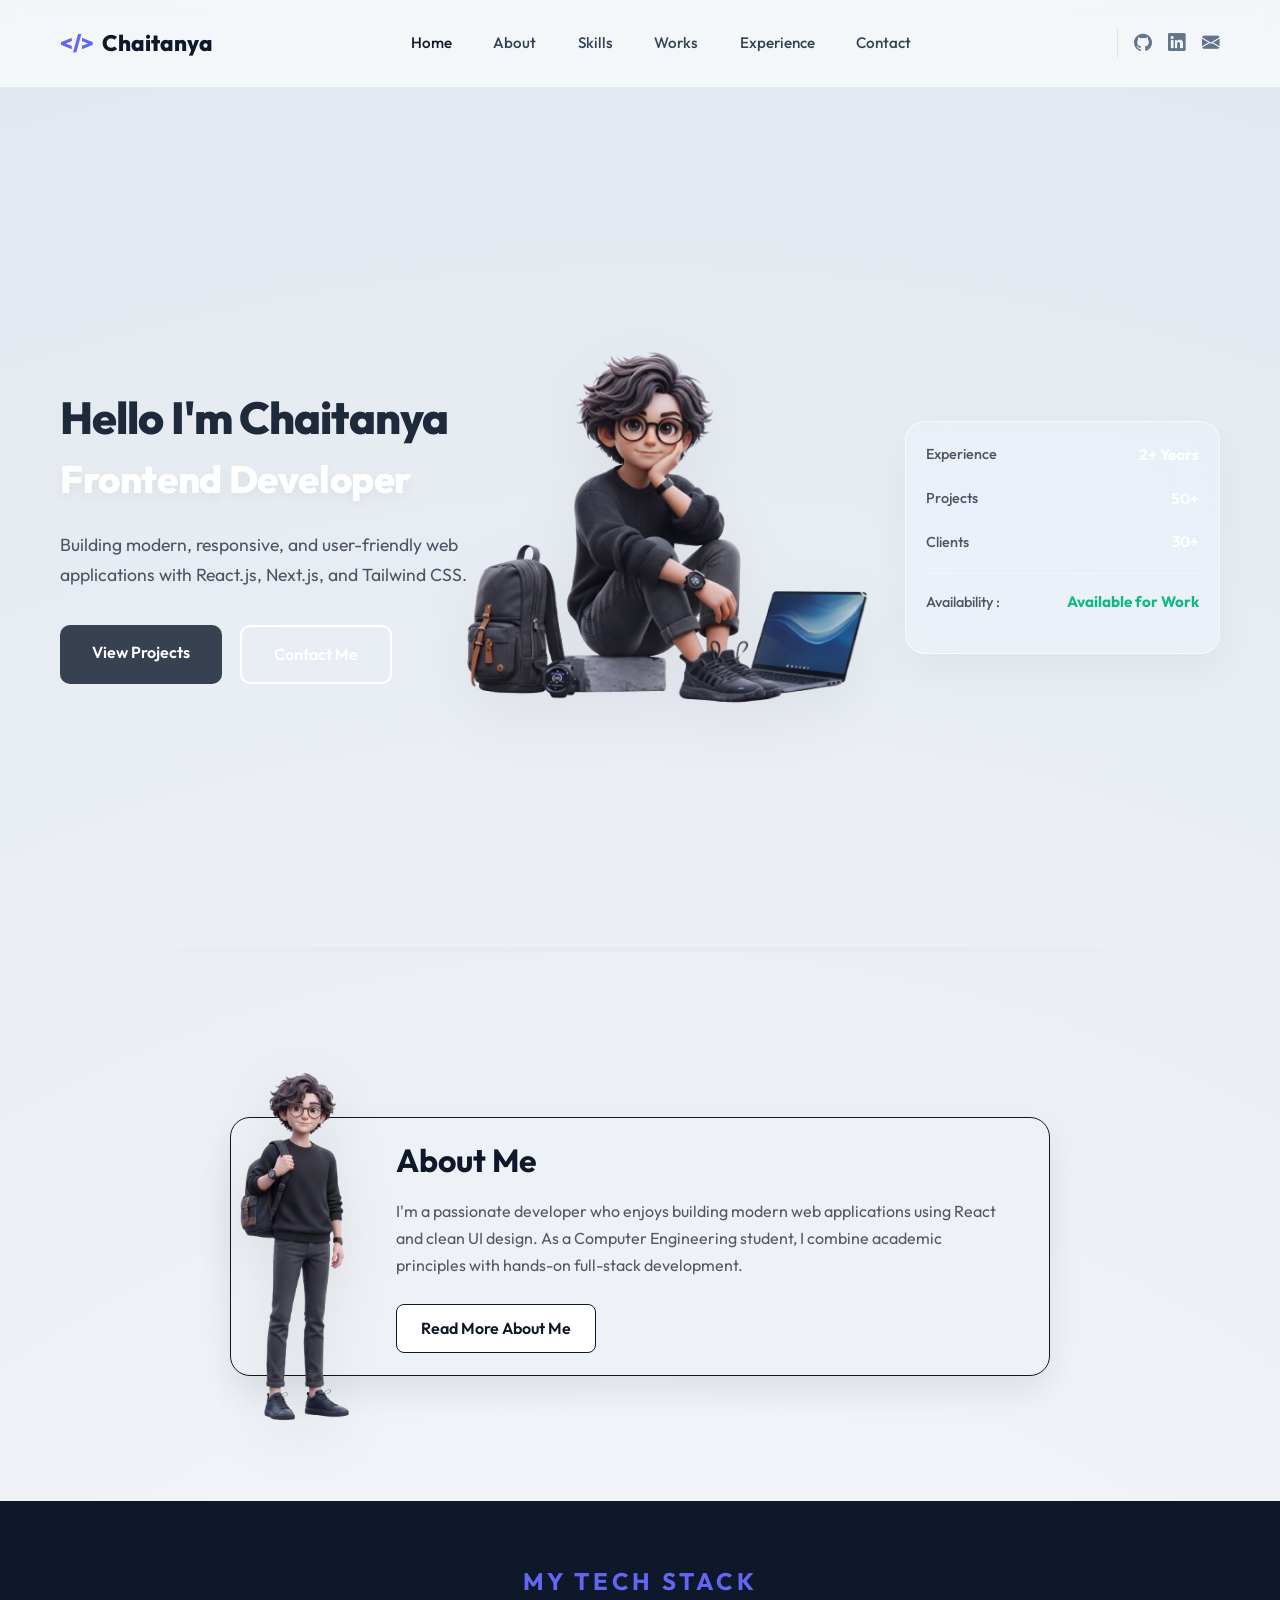
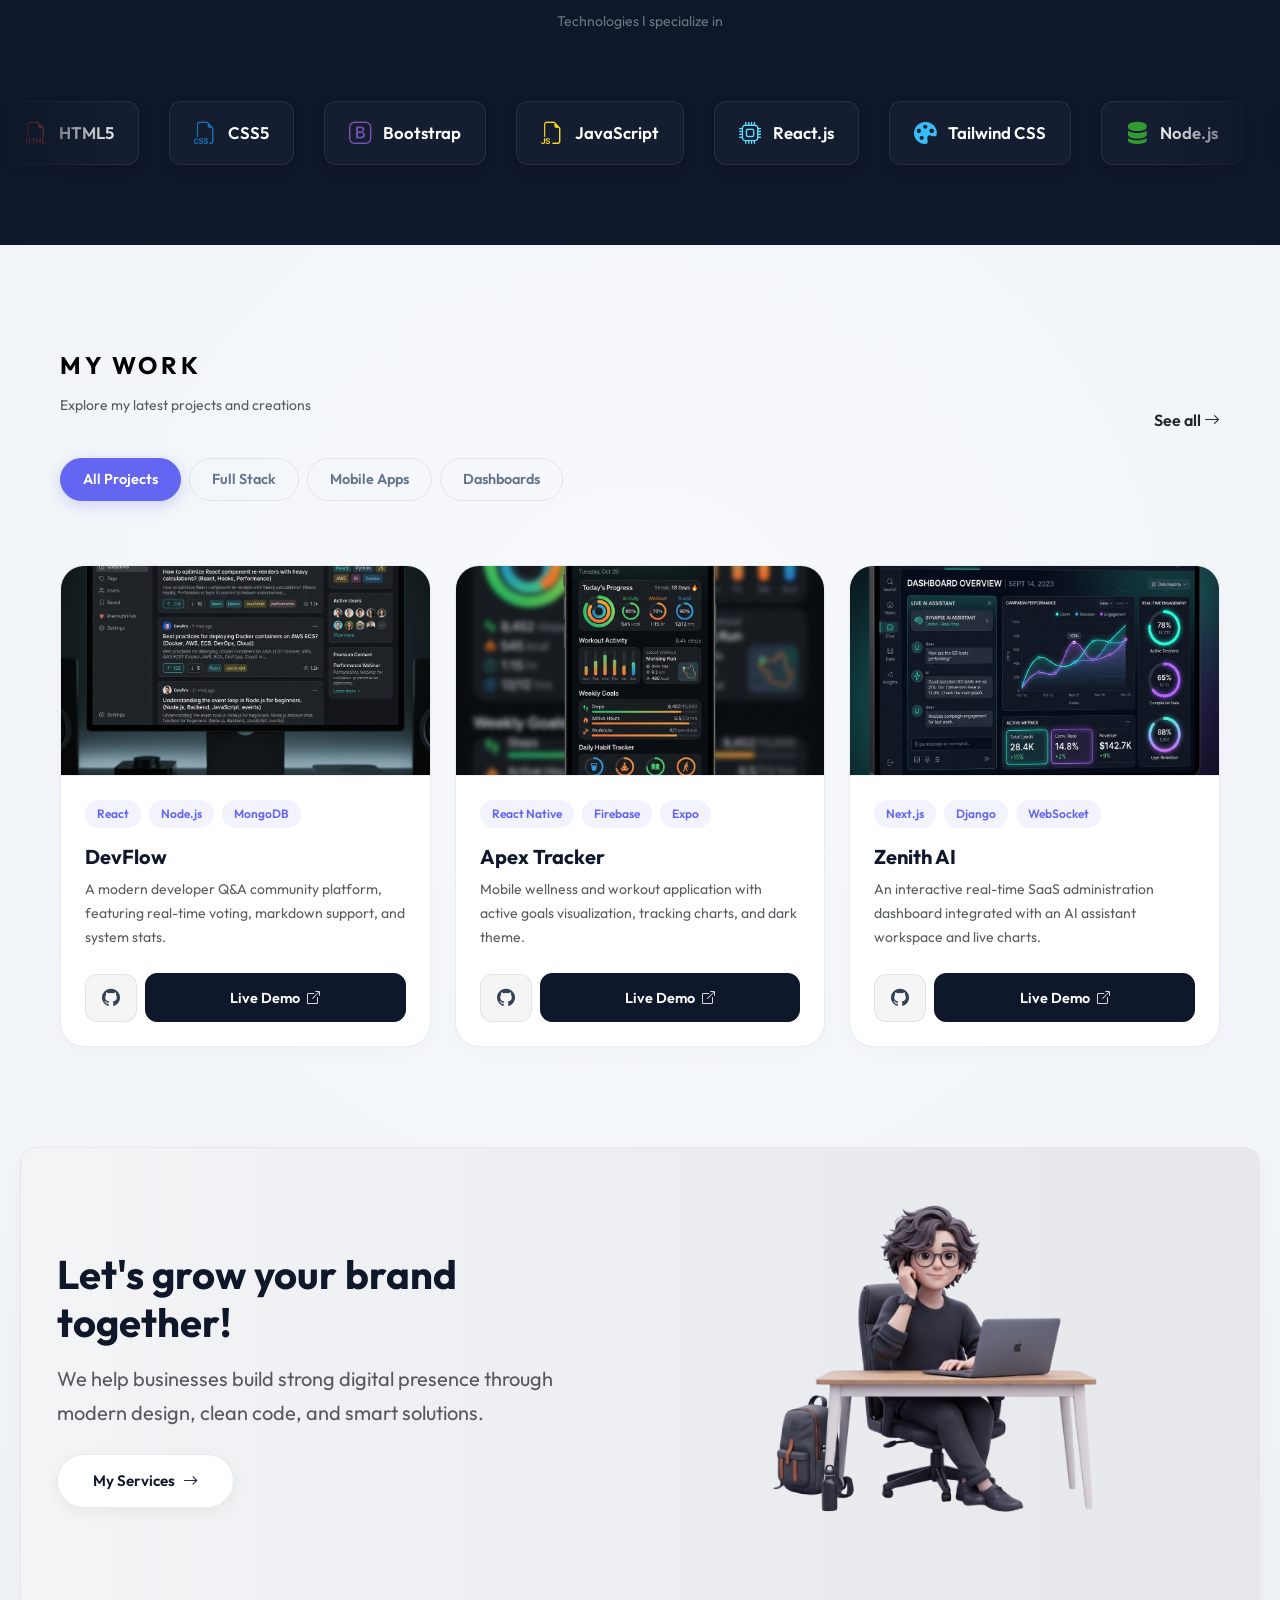
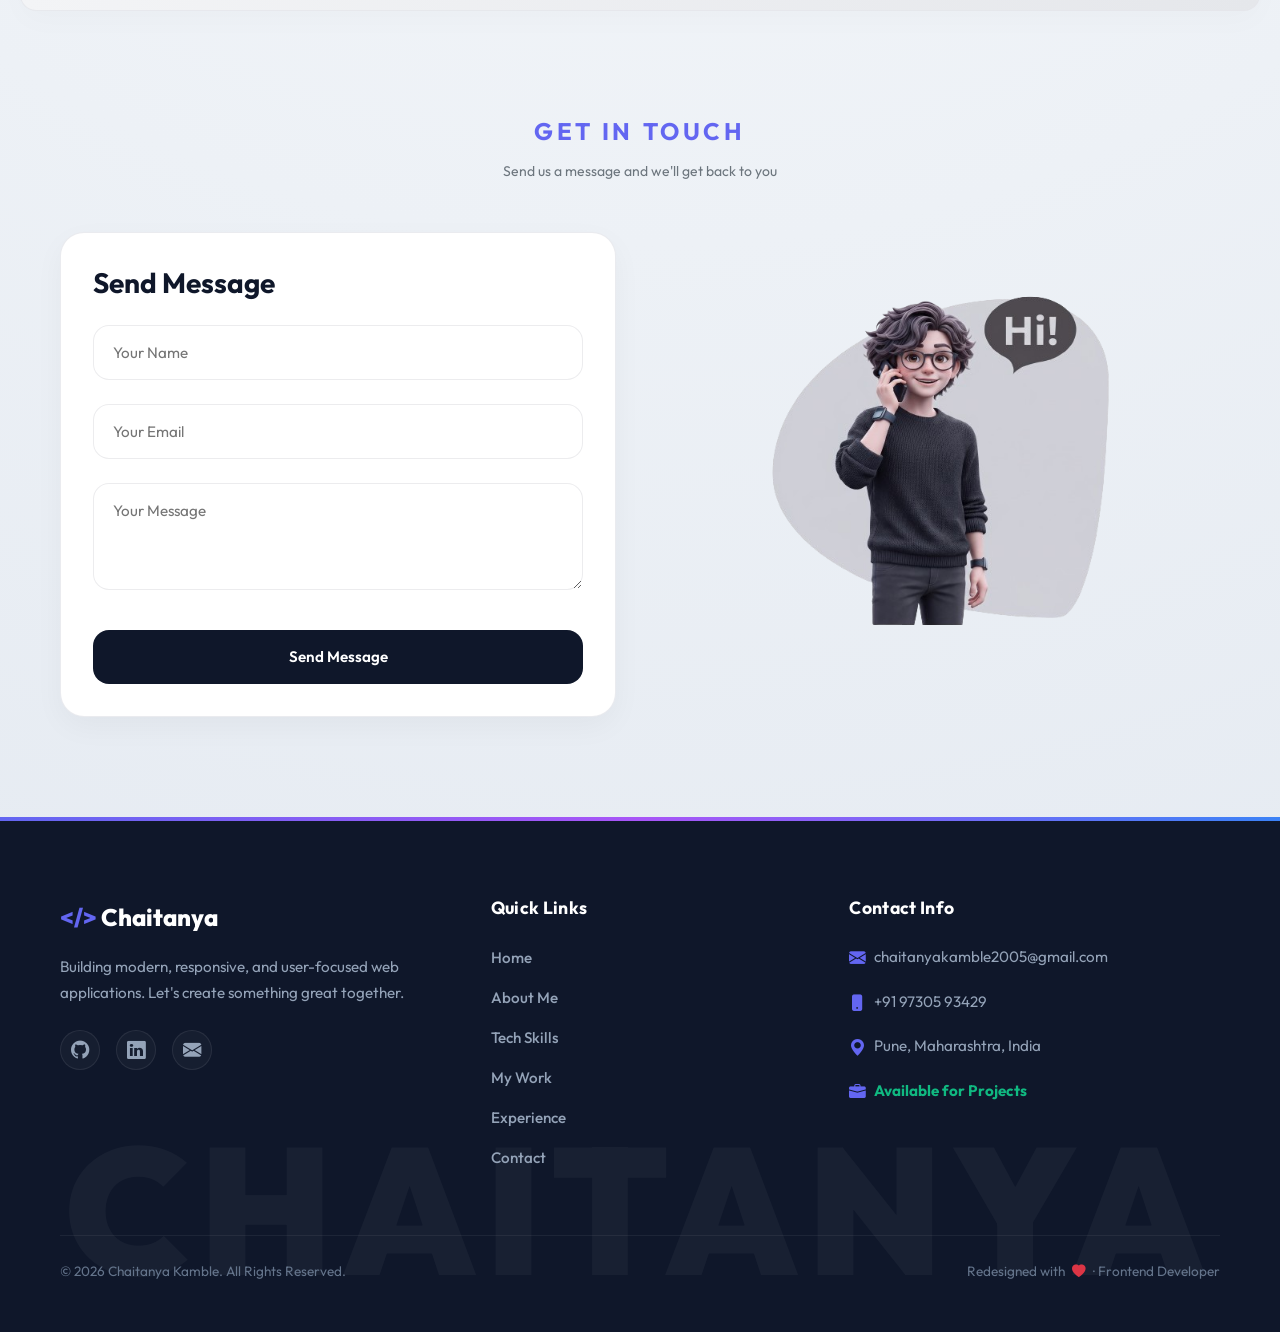
==== commit 9cbf094f: "Refactor portfolio: add standalone pages for skills, works, and experience, move project data to JSO" ====
--- a/index.html
+++ b/index.html
@@ -54,16 +54,13 @@
               <a class="nav-link custom-nav-link" href="about.html" data-section="about">About</a>
             </li>
             <li class="nav-item">
-              <a class="nav-link custom-nav-link" href="#skills" data-section="skills">Skills</a>
+              <a class="nav-link custom-nav-link" href="skills.html" data-section="skills">Skills</a>
             </li>
             <li class="nav-item">
-              <a class="nav-link custom-nav-link" href="#works" data-section="works">Works</a>
+              <a class="nav-link custom-nav-link" href="works.html" data-section="works">Works</a>
             </li>
             <li class="nav-item">
-              <a class="nav-link custom-nav-link" href="#services" data-section="services">Services</a>
-            </li>
-            <li class="nav-item">
-              <a class="nav-link custom-nav-link" href="#clients" data-section="clients">Clients</a>
+              <a class="nav-link custom-nav-link" href="experience.html" data-section="experience">Experience</a>
             </li>
             <li class="nav-item">
               <a class="nav-link custom-nav-link" href="#contact" data-section="contact">Contact</a>
@@ -245,7 +242,7 @@
             <span class="section-subtitle">My Work</span>
             <p class="text-muted small mt-2">Explore my latest projects and creations</p>
           </div>
-          <a href="#" class="text-dark fw-semibold text-decoration-none">See all <i class="bi bi-arrow-right"></i></a>
+          <a href="works.html" class="text-dark fw-semibold text-decoration-none">See all <i class="bi bi-arrow-right"></i></a>
         </div>
 
         <!-- Filter Controls -->
@@ -458,9 +455,10 @@
             <ul class="list-unstyled footer-links">
               <li><a href="#home">Home</a></li>
               <li><a href="about.html">About Me</a></li>
-              <li><a href="#skills">Tech Stack</a></li>
-              <li><a href="#works">My Work</a></li>
-              <li><a href="#services">Services</a></li>
+              <li><a href="skills.html">Tech Skills</a></li>
+              <li><a href="works.html">My Work</a></li>
+              <li><a href="experience.html">Experience</a></li>
+              <li><a href="#contact">Contact</a></li>
             </ul>
           </div>
 
--- a/css/style.css
+++ b/css/style.css
@@ -2005,8 +2005,13 @@
   }
 }
 
-/* Mobile Responsive */
-@media (max-width: 768px) {
+/* ==========================================
+ * COMPREHENSIVE MOBILE & TABLET RESPONSIVENESS
+ * ========================================== */
+
+/* --- Tablet Devices (max-width: 992px) --- */
+@media (max-width: 992px) {
+  /* Collapse winding timeline into a straight vertical timeline on tablets */
   .prof-road-svg-wrap {
     display: none;
   }
@@ -2048,4 +2053,142 @@
     margin-right: 0 !important;
     max-width: 100%;
   }
+
+  /* Core specializations grid adjustments */
+  .spec-card {
+    margin-bottom: 10px;
+  }
+}
+
+/* --- Mobile Devices (max-width: 768px) --- */
+@media (max-width: 768px) {
+  /* Global section spacing */
+  .section-padding {
+    padding: 50px 0;
+  }
+
+  .section-title {
+    font-size: 1.8rem;
+    margin-bottom: 2rem;
+  }
+
+  /* Home Page Hero Section */
+  .hero-section {
+    padding: 110px 0 50px 0;
+  }
+
+  .hero-title {
+    font-size: 2.1rem;
+  }
+
+  .hero-subtitle {
+    font-size: 1.7rem;
+    margin-bottom: 15px;
+  }
+
+  .hero-description {
+    font-size: 0.95rem;
+    max-width: 100%;
+  }
+
+  .hero-buttons {
+    flex-direction: column;
+    gap: 12px;
+    margin-top: 25px;
+  }
+
+  .hero-buttons a {
+    width: 100%;
+    text-align: center;
+  }
+
+  .hero-avatar {
+    max-width: 280px;
+  }
+
+  .glass-stats-card {
+    max-width: 100%;
+    margin-top: 15px;
+  }
+
+  /* About Section Card */
+  .about-avatar {
+    position: relative !important;
+    left: 0 !important;
+    top: 0 !important;
+    transform: none !important;
+    max-width: 140px;
+    height: auto !important;
+    margin: 0 auto 20px auto !important;
+    display: block;
+  }
+
+  .about-card {
+    padding: 24px 20px !important;
+    margin-top: 20px;
+    margin-bottom: 20px;
+  }
+
+  /* Force single column layout for details grid to prevent text/email overflow */
+  .about-details-grid {
+    grid-template-columns: 1fr !important;
+    gap: 0.85rem !important;
+  }
+
+  /* CTA Banner responsiveness */
+  .cta-banner-wrapper {
+    padding: 30px 20px !important;
+    text-align: center;
+  }
+
+  .cta-banner-wrapper h2 {
+    font-size: 1.8rem !important;
+  }
+
+  .btn-cta-services {
+    justify-content: center;
+    width: 100%;
+  }
+
+  /* Footer responsiveness */
+  .footer {
+    padding: 50px 0 30px;
+  }
+
+  .footer-logo {
+    display: block;
+    text-align: center;
+  }
+
+  .footer-description {
+    text-align: center;
+    padding-right: 0 !important;
+  }
+
+  .footer-socials-grid {
+    justify-content: center;
+  }
+
+  .footer-heading {
+    text-align: center;
+    margin-top: 20px;
+  }
+
+  .footer-links {
+    text-align: center;
+  }
+
+  .footer-contact-info {
+    text-align: center;
+  }
+
+  .footer-contact-info li {
+    justify-content: center;
+  }
+
+  .footer-copyright,
+  .footer-credits {
+    text-align: center !important;
+    margin-top: 10px;
+  }
 }
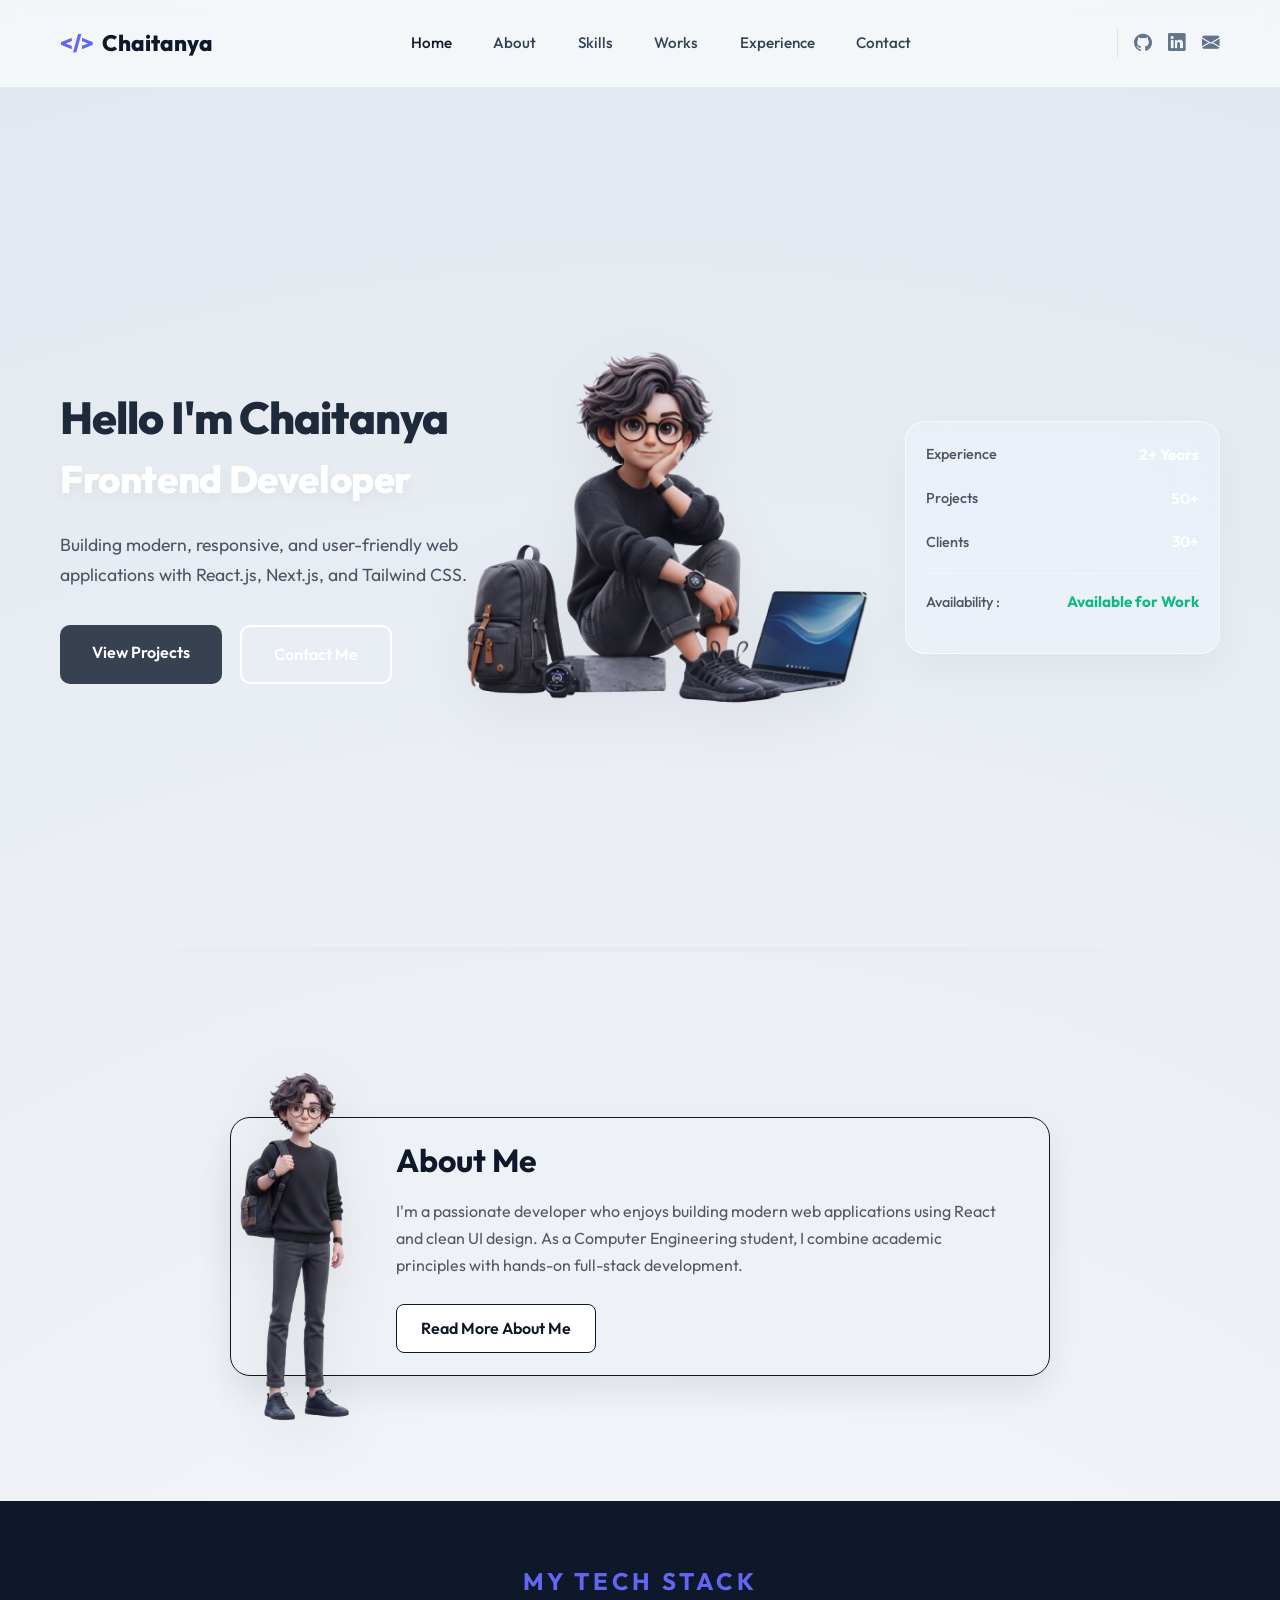
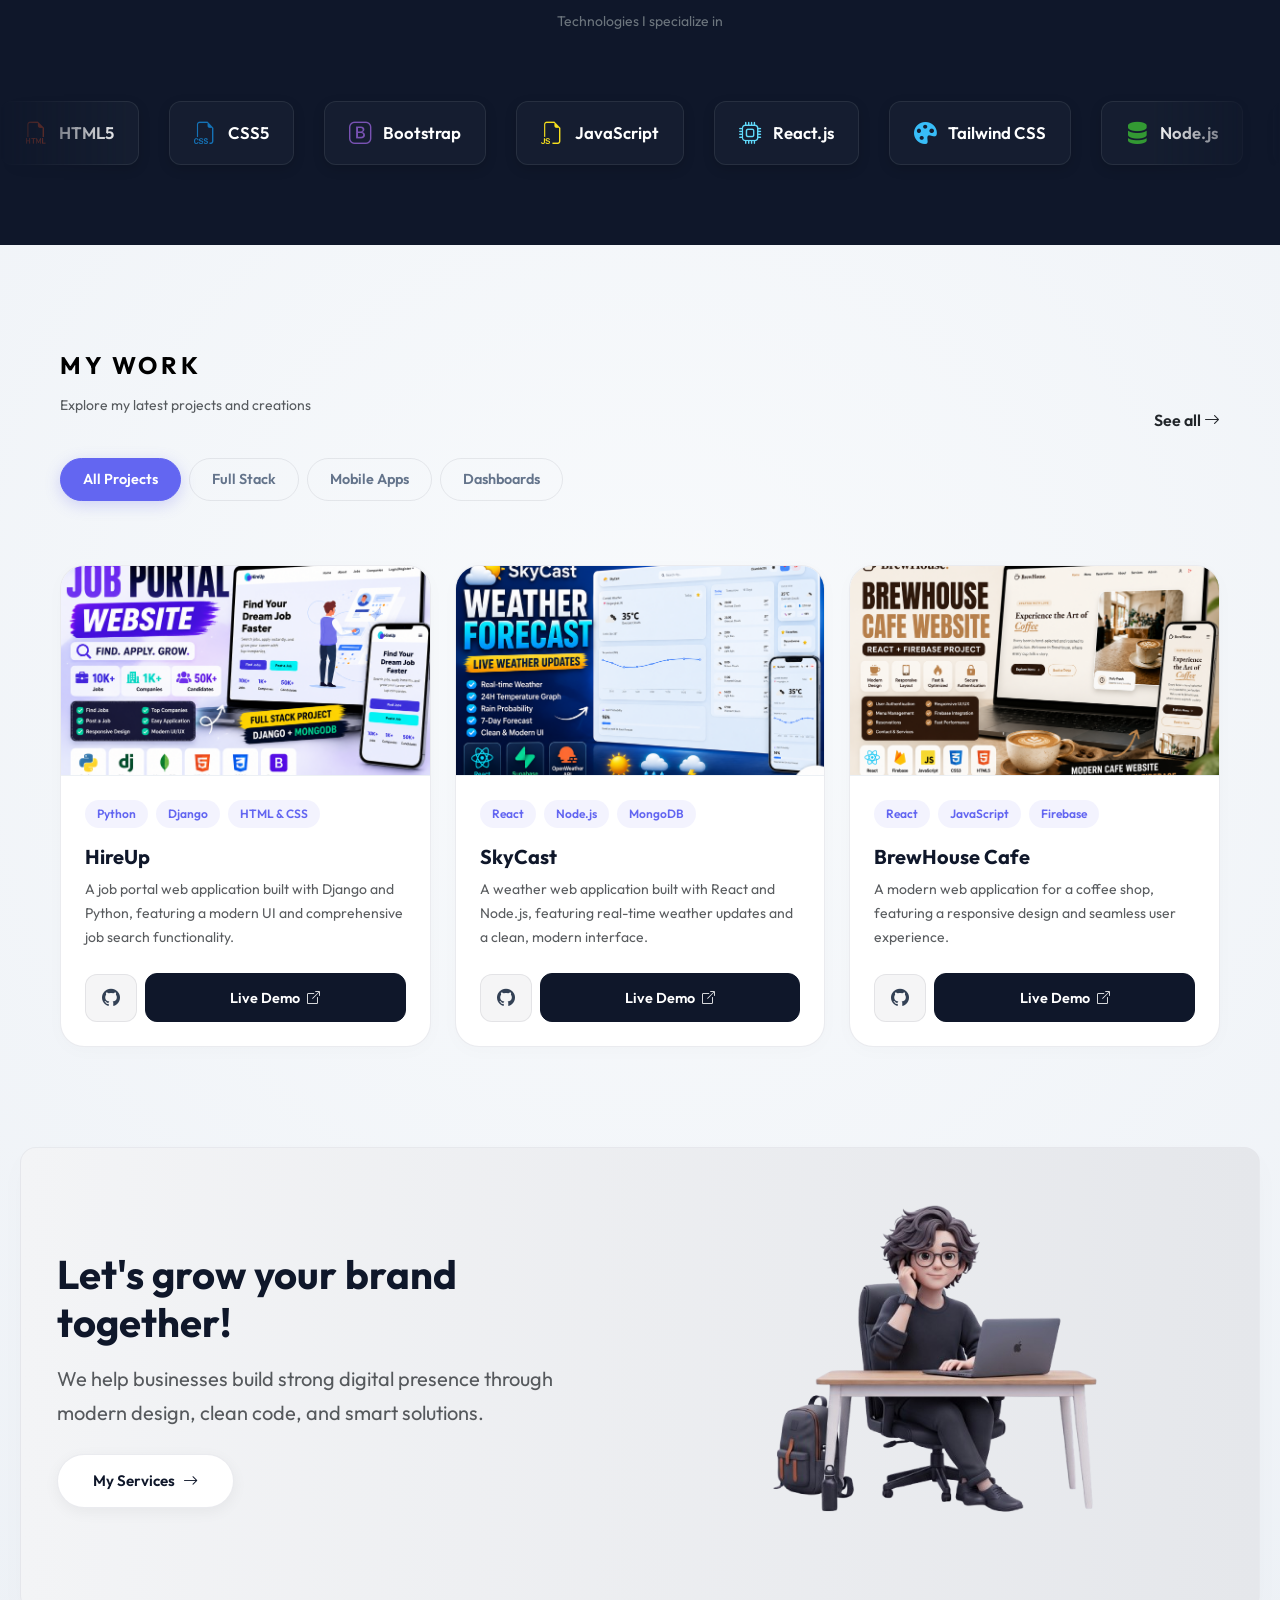
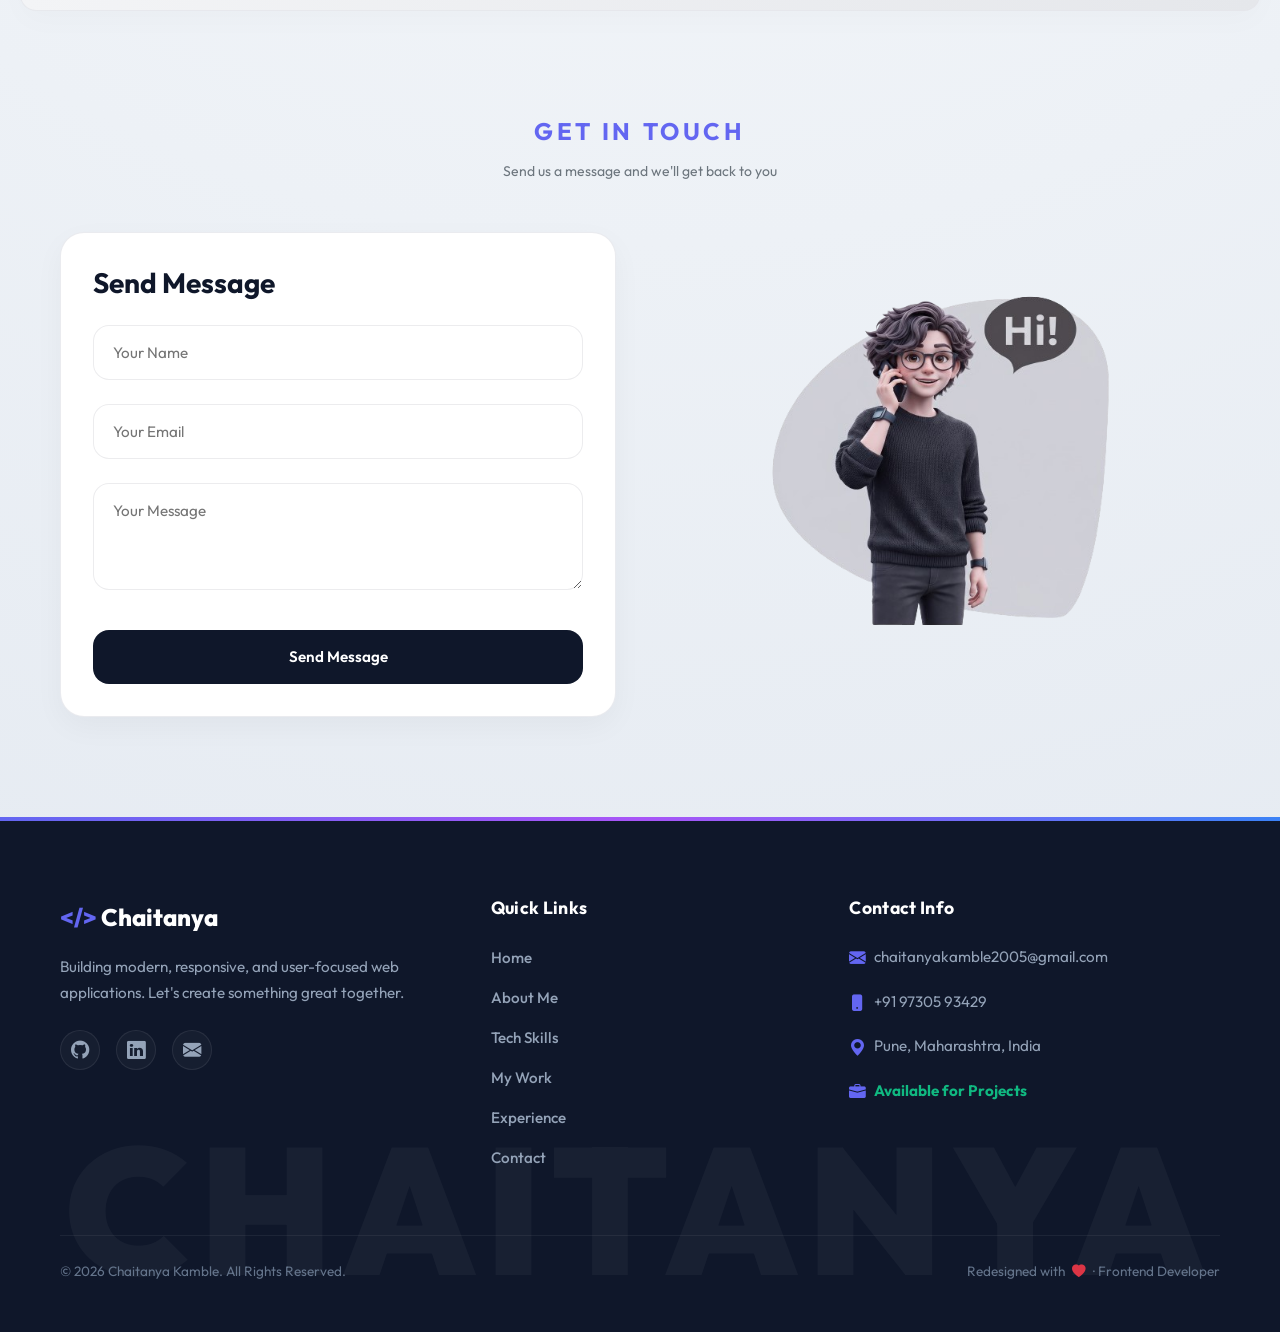
==== commit 9f0eef73: "Update portfolio files" ====
--- a/index.html
+++ b/index.html
@@ -98,7 +98,7 @@
           </div>
 
           <!-- Center Column: 3D Illustration -->
-          <div class="hero-content-center">
+          <div class="hero-content-center d-none d-lg-flex justify-content-center">
             <img src="images/coder_avatar_3d.png" alt="OualiCode - 3D Coder" class="hero-avatar img-fluid">
           </div>
 
@@ -138,7 +138,7 @@
       <div class="container">
         <div class="about-card">
           <!-- Standing Coder Avatar (Positioned absolutely in CSS to overflow top/bottom) -->
-          <img src="images/about_avatar.png" alt="OualiCode - Standing Coder" class="about-avatar">
+          <img src="images/about_avatar.png" alt="OualiCode - Standing Coder" class="about-avatar d-none d-lg-block">
           <!-- Description Content (Pushed right using padding-left on the card) -->
           <div class="about-content">
             <h2 class="mb-3">About Me</h2>
@@ -256,11 +256,40 @@
         </div>
 
         <div class="row g-4 justify-content-start project-grid">
-          <!-- Project 1: DevFlow -->
+          <!-- Project 1: HireUp -->
           <div class="col-md-6 col-lg-4 project-item" data-category="fullstack">
             <div class="project-card-v2 d-flex flex-column h-100">
               <div class="project-card-header position-relative overflow-hidden">
-                <img src="images/project_devflow.png" alt="DevFlow - Developer Community Q&A"
+                <img src="images/Job-portal-web-app.png" alt="HireUp - Job Portal"
+                  class="project-card-img img-fluid">
+                <div class="project-card-overlay"></div>
+              </div>
+              <div class="project-card-body p-4 d-flex flex-column flex-grow-1">
+                <div class="d-flex flex-wrap gap-2 mb-3 tech-badges">
+                  <span class="tech-badge">Python</span>
+                  <span class="tech-badge">Django</span>
+                  <span class="tech-badge">HTML & CSS</span>
+                </div>
+                <h4 class="fs-5 mb-2">HireUp</h4>
+                <p class="text-muted small mb-4 flex-grow-1">A job portal web application built with Django and Python, featuring a modern UI and comprehensive job search functionality.</p>
+                <div class="d-flex align-items-center justify-content-between gap-2 mt-auto">
+                  <a href="https://github.com/chaitanya-295/jobportal-website" target="_blank"
+                    class="btn-project-secondary py-2 px-3 flex-shrink-0" title="View Source Code">
+                    <i class="bi bi-github"></i>
+                  </a>
+                  <a href="https://jobportal-website-32oo.onrender.com" class="btn-project-view text-center py-2.5 flex-grow-1">
+                    Live Demo <i class="bi bi-box-arrow-up-right ms-1" style="font-size: 0.8rem;"></i>
+                  </a>
+                </div>
+              </div>
+            </div>
+          </div>
+
+          <!-- Project 2: Apex Tracker -->
+          <div class="col-md-6 col-lg-4 project-item" data-category="fullstacks">
+            <div class="project-card-v2 d-flex flex-column h-100">
+              <div class="project-card-header position-relative overflow-hidden">
+                <img src="images/weather-web-app.png" alt="weather"
                   class="project-card-img img-fluid">
                 <div class="project-card-overlay"></div>
               </div>
@@ -270,15 +299,14 @@
                   <span class="tech-badge">Node.js</span>
                   <span class="tech-badge">MongoDB</span>
                 </div>
-                <h4 class="fs-5 mb-2">DevFlow</h4>
-                <p class="text-muted small mb-4 flex-grow-1">A modern developer Q&A community platform, featuring
-                  real-time voting, markdown support, and system stats.</p>
+                <h4 class="fs-5 mb-2">SkyCast</h4>
+                <p class="text-muted small mb-4 flex-grow-1">A weather web application built with React and Node.js, featuring real-time weather updates and a clean, modern interface.</p>
                 <div class="d-flex align-items-center justify-content-between gap-2 mt-auto">
-                  <a href="https://github.com/chaitanya-295" target="_blank"
+                  <a href="https://github.com/chaitanya-295/weather-app" target="_blank"
                     class="btn-project-secondary py-2 px-3 flex-shrink-0" title="View Source Code">
                     <i class="bi bi-github"></i>
                   </a>
-                  <a href="#" class="btn-project-view text-center py-2.5 flex-grow-1">
+                  <a href="https://weather-app-gray-beta-bwlz9ec3j1.vercel.app/" class="btn-project-view text-center py-2.5 flex-grow-1">
                     Live Demo <i class="bi bi-box-arrow-up-right ms-1" style="font-size: 0.8rem;"></i>
                   </a>
                 </div>
@@ -286,59 +314,28 @@
             </div>
           </div>
 
-          <!-- Project 2: Apex Tracker -->
-          <div class="col-md-6 col-lg-4 project-item" data-category="mobile">
+          <!-- Project 3: Zenith AI -->
+          <div class="col-md-6 col-lg-4 project-item" data-category="fullstacks">
             <div class="project-card-v2 d-flex flex-column h-100">
               <div class="project-card-header position-relative overflow-hidden">
-                <img src="images/project_apex.png" alt="Apex Fitness & Habit Tracker"
+                <img src="images/brewhouse-website.png" alt="BrewHouse Cafe - Modern Web Application"
                   class="project-card-img img-fluid">
                 <div class="project-card-overlay"></div>
               </div>
               <div class="project-card-body p-4 d-flex flex-column flex-grow-1">
                 <div class="d-flex flex-wrap gap-2 mb-3 tech-badges">
-                  <span class="tech-badge">React Native</span>
+                  <span class="tech-badge">React</span>
+                  <span class="tech-badge">JavaScript</span>
                   <span class="tech-badge">Firebase</span>
-                  <span class="tech-badge">Expo</span>
-                </div>
-                <h4 class="fs-5 mb-2">Apex Tracker</h4>
-                <p class="text-muted small mb-4 flex-grow-1">Mobile wellness and workout application with active goals
-                  visualization, tracking charts, and dark theme.</p>
+                </div>
+                <h4 class="fs-5 mb-2">BrewHouse Cafe</h4>
+                <p class="text-muted small mb-4 flex-grow-1">A modern web application for a coffee shop, featuring a responsive design and seamless user experience.</p>
                 <div class="d-flex align-items-center justify-content-between gap-2 mt-auto">
-                  <a href="https://github.com/chaitanya-295" target="_blank"
+                  <a href="https://github.com/chaitanya-295/BrewHouse-Cafe" target="_blank"
                     class="btn-project-secondary py-2 px-3 flex-shrink-0" title="View Source Code">
                     <i class="bi bi-github"></i>
                   </a>
-                  <a href="#" class="btn-project-view text-center py-2.5 flex-grow-1">
-                    Live Demo <i class="bi bi-box-arrow-up-right ms-1" style="font-size: 0.8rem;"></i>
-                  </a>
-                </div>
-              </div>
-            </div>
-          </div>
-
-          <!-- Project 3: Zenith AI -->
-          <div class="col-md-6 col-lg-4 project-item" data-category="dashboard">
-            <div class="project-card-v2 d-flex flex-column h-100">
-              <div class="project-card-header position-relative overflow-hidden">
-                <img src="images/project_zenith.png" alt="Zenith AI - Analytics & Assistant"
-                  class="project-card-img img-fluid">
-                <div class="project-card-overlay"></div>
-              </div>
-              <div class="project-card-body p-4 d-flex flex-column flex-grow-1">
-                <div class="d-flex flex-wrap gap-2 mb-3 tech-badges">
-                  <span class="tech-badge">Next.js</span>
-                  <span class="tech-badge">Django</span>
-                  <span class="tech-badge">WebSocket</span>
-                </div>
-                <h4 class="fs-5 mb-2">Zenith AI</h4>
-                <p class="text-muted small mb-4 flex-grow-1">An interactive real-time SaaS administration dashboard
-                  integrated with an AI assistant workspace and live charts.</p>
-                <div class="d-flex align-items-center justify-content-between gap-2 mt-auto">
-                  <a href="https://github.com/chaitanya-295" target="_blank"
-                    class="btn-project-secondary py-2 px-3 flex-shrink-0" title="View Source Code">
-                    <i class="bi bi-github"></i>
-                  </a>
-                  <a href="#" class="btn-project-view text-center py-2.5 flex-grow-1">
+                  <a href="https://brew-house-cafe-eta.vercel.app/" class="btn-project-view text-center py-2.5 flex-grow-1">
                     Live Demo <i class="bi bi-box-arrow-up-right ms-1" style="font-size: 0.8rem;"></i>
                   </a>
                 </div>
@@ -366,8 +363,8 @@
                 My Services <i class="bi bi-arrow-right"></i>
               </a>
             </div>
-            <!-- Right Desk Coder Avatar -->
-            <div class="col-lg-6 text-center">
+            <!-- Right Desk Coder Avatar (Hidden on Mobile) -->
+            <div class="col-lg-6 text-center d-none d-lg-block">
               <img src="images/brand_avatar.png" alt="Working Coder Avatar" class="img-fluid object-contain"
                 style="max-height: 420px; width: 70%;">
             </div>
@@ -412,8 +409,8 @@
             </div>
           </div>
 
-          <!-- Contact Waving Avatar Column -->
-          <div class="col-lg-6">
+          <!-- Contact Waving Avatar Column (Hidden on Mobile) -->
+          <div class="col-lg-6 d-none d-lg-block">
             <div
               class="contact-hi-wrapper d-flex flex-column align-items-center justify-content-center position-relative">
               <img src="images/contact_avatar.png" alt="OualiCode - Waving Coder" class="img-fluid object-contain"
@@ -515,4 +512,4 @@
   <script src="js/main.js?v=1.1"></script>
 </body>
 
-</html>+</html>
--- a/css/style.css
+++ b/css/style.css
@@ -644,6 +644,8 @@
   font-weight: 600;
   color: var(--color-dark);
   line-height: 1.4;
+  word-break: break-word;
+  overflow-wrap: break-word;
 }
 
 .detail-link {
@@ -2037,14 +2039,14 @@
   .prof-timeline-item {
     flex-direction: row !important;
     justify-content: flex-start !important;
-    padding-left: 50px !important;
+    padding-left: 40px !important;
     padding-right: 0 !important;
   }
 
   .prof-timeline-dot-wrap {
-    left: 20px !important;
+    left: 10px !important;
     transform: translate(-50%, -50%);
-    top: 50%;
+    top: 40px;
   }
 
   .prof-timeline-item.right-card .prof-timeline-card,
@@ -2191,4 +2193,4 @@
     text-align: center !important;
     margin-top: 10px;
   }
-}+}
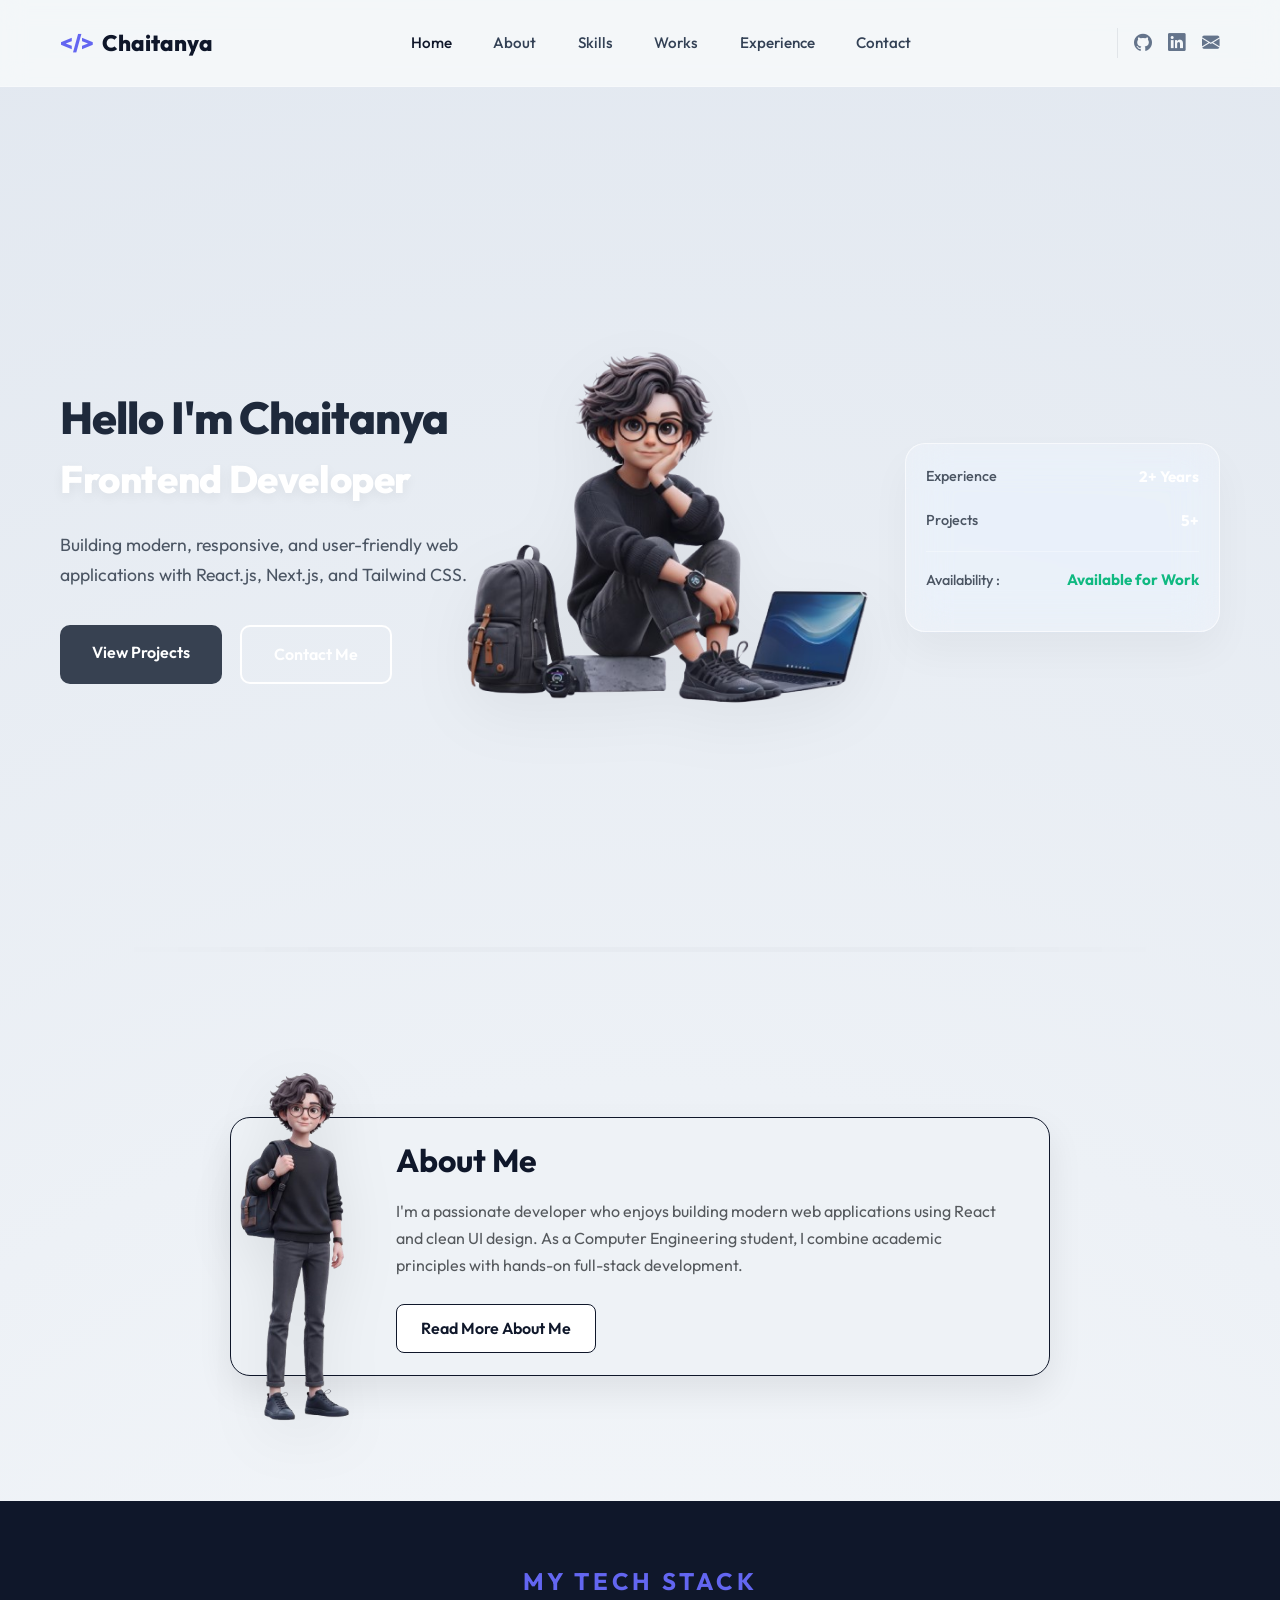
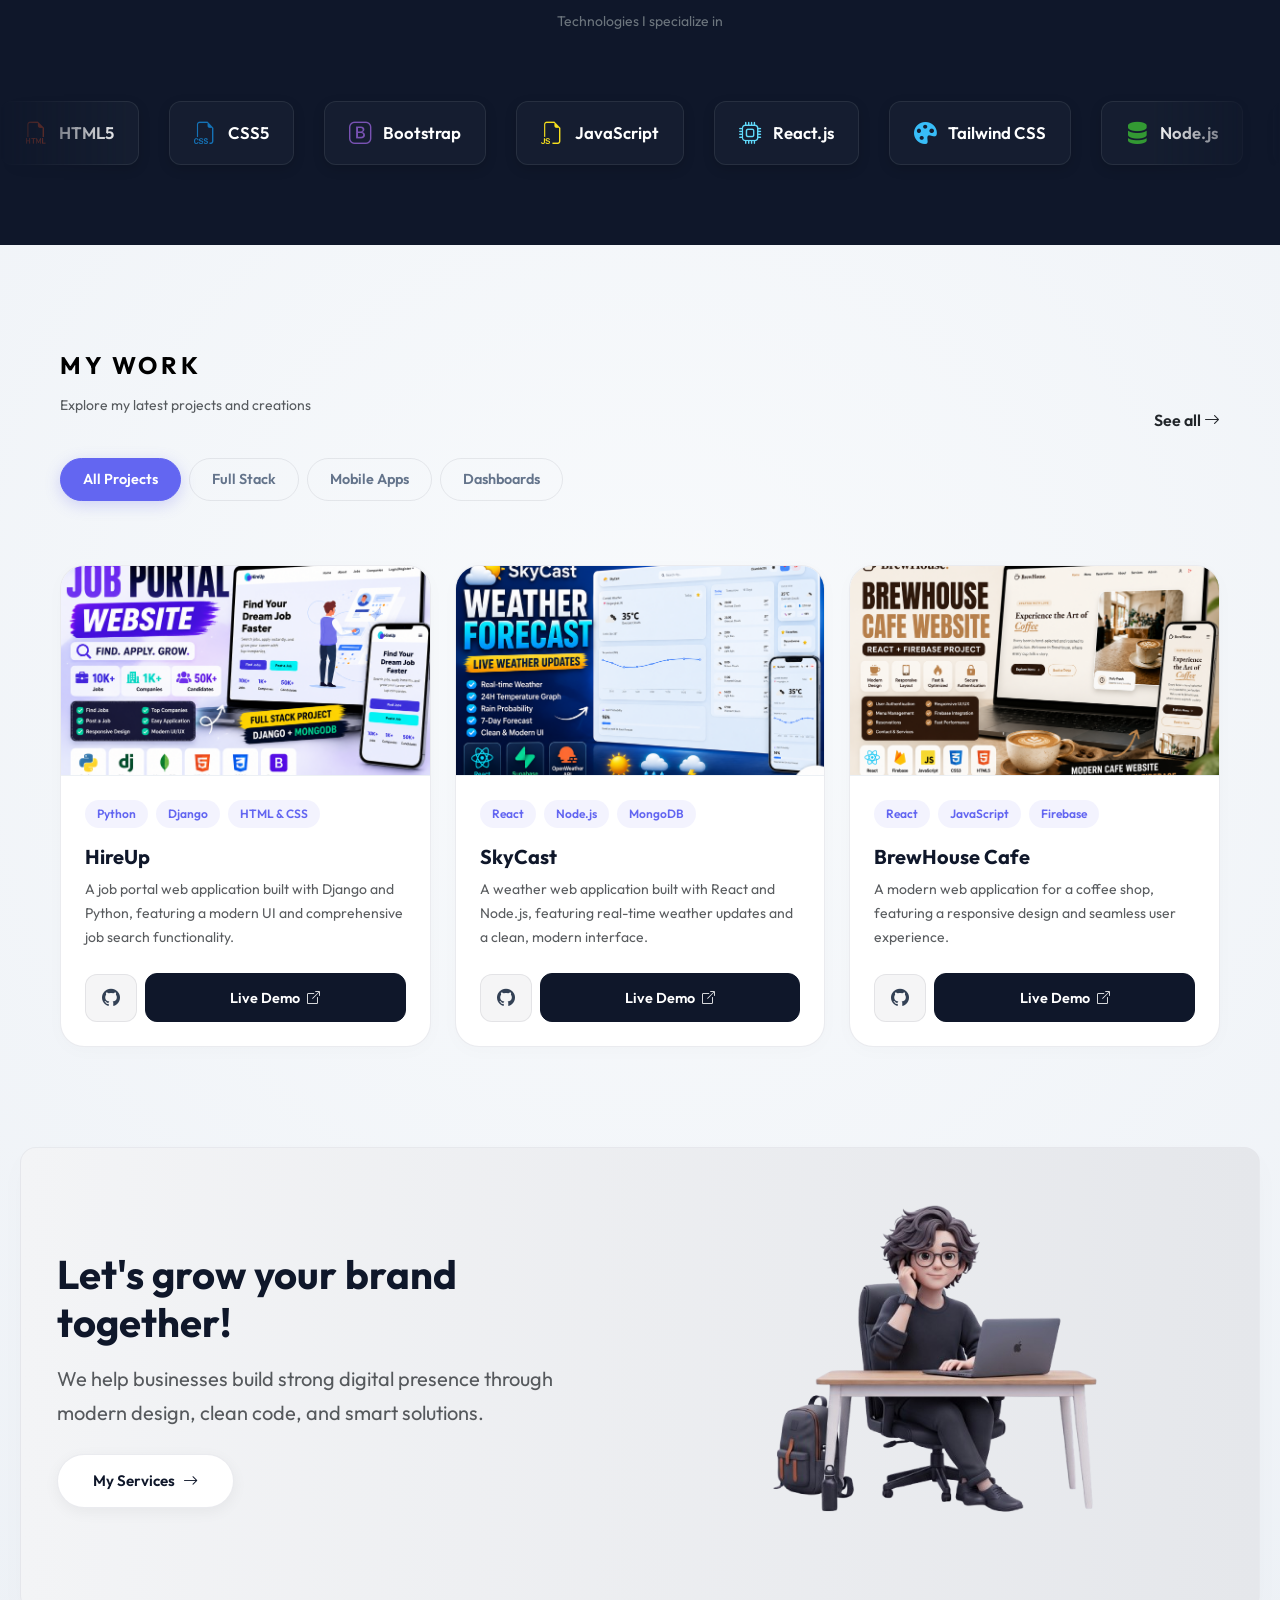
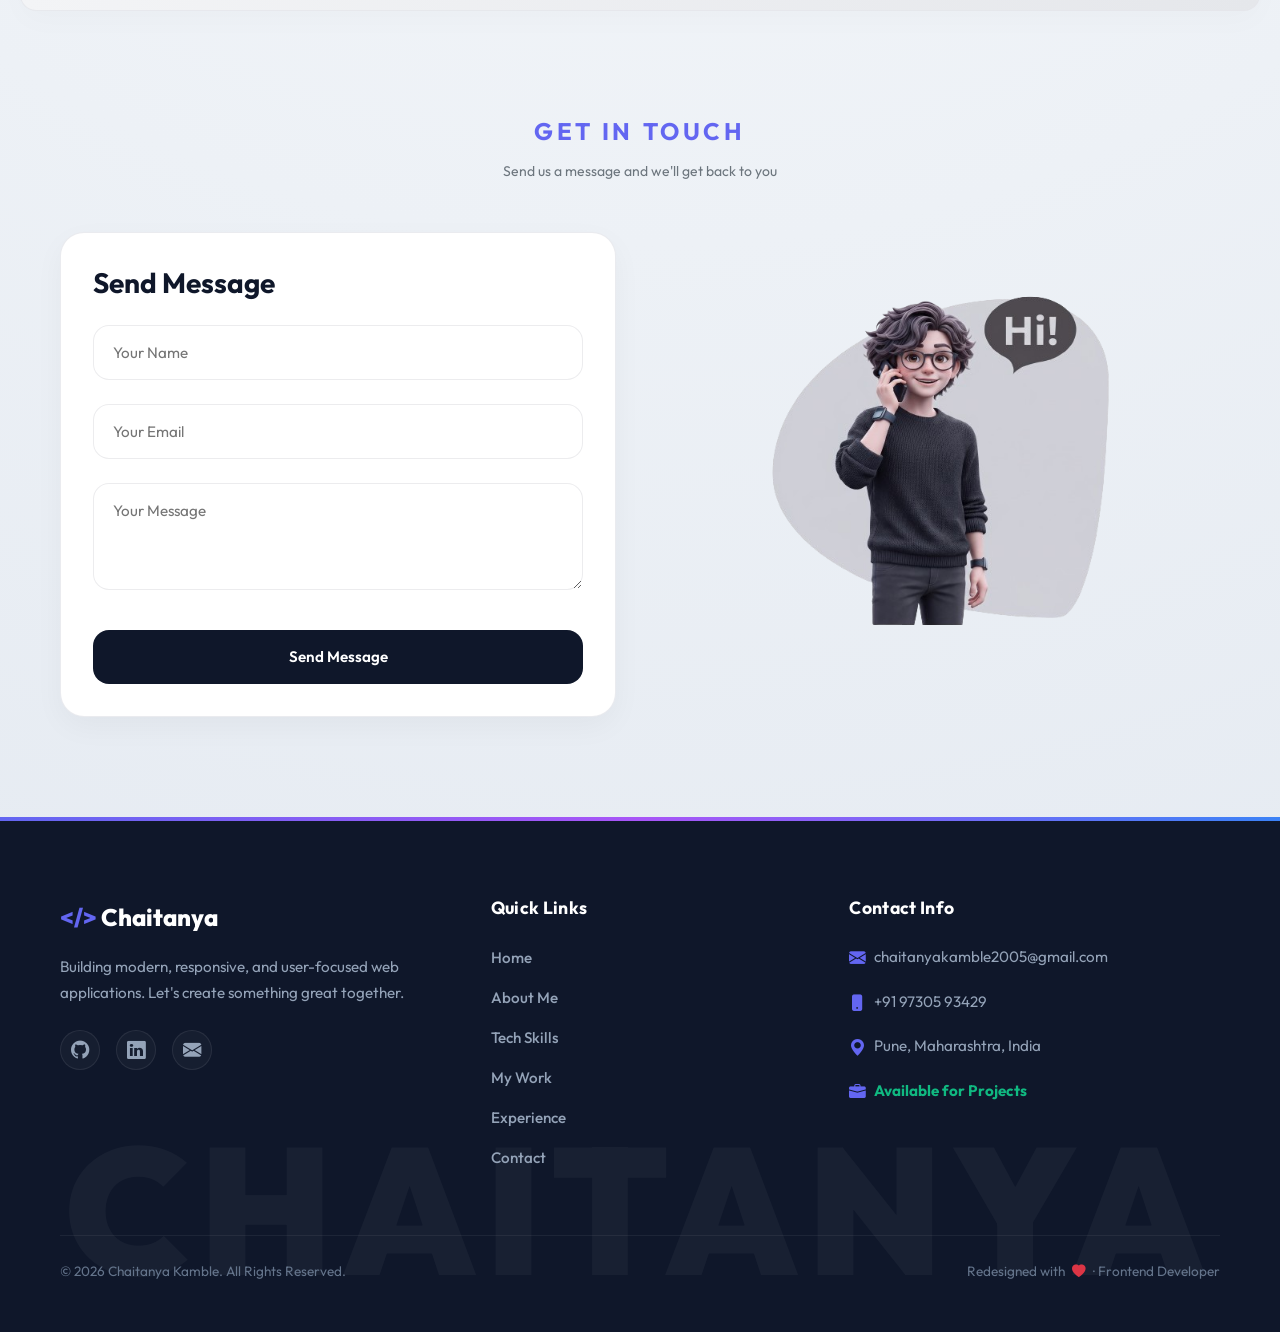
==== commit b49794f1: "Update portfolio projects and page content" ====
--- a/index.html
+++ b/index.html
@@ -111,12 +111,12 @@
               </div>
               <div class="stat-row">
                 <span class="stat-label">Projects</span>
-                <span class="stat-value">50+</span>
-              </div>
-              <div class="stat-row">
+                <span class="stat-value">5+</span>
+              </div>
+              <!--<div class="stat-row">
                 <span class="stat-label">Clients</span>
                 <span class="stat-value">30+</span>
-              </div>
+              </div>-->
               <hr class="card-divider">
               <div class="stat-row">
                 <span class="stat-label">Availability :</span>
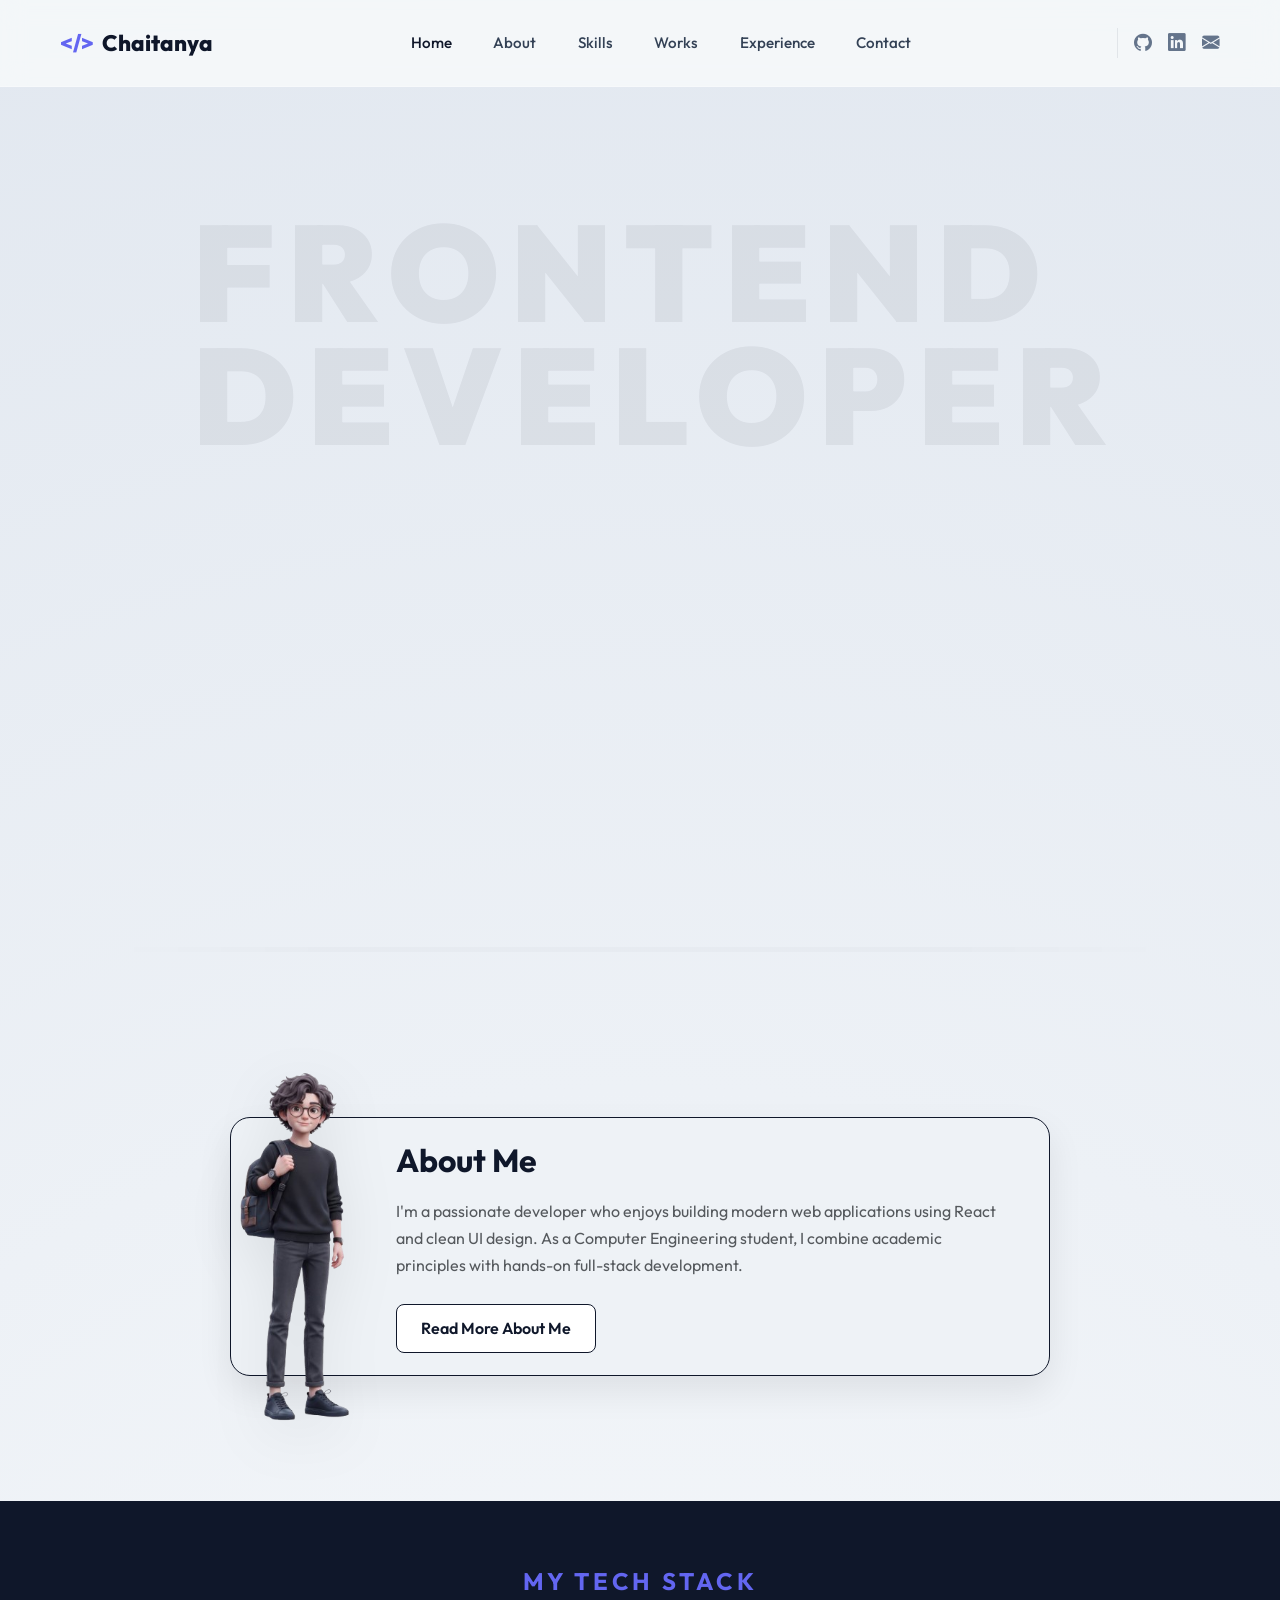
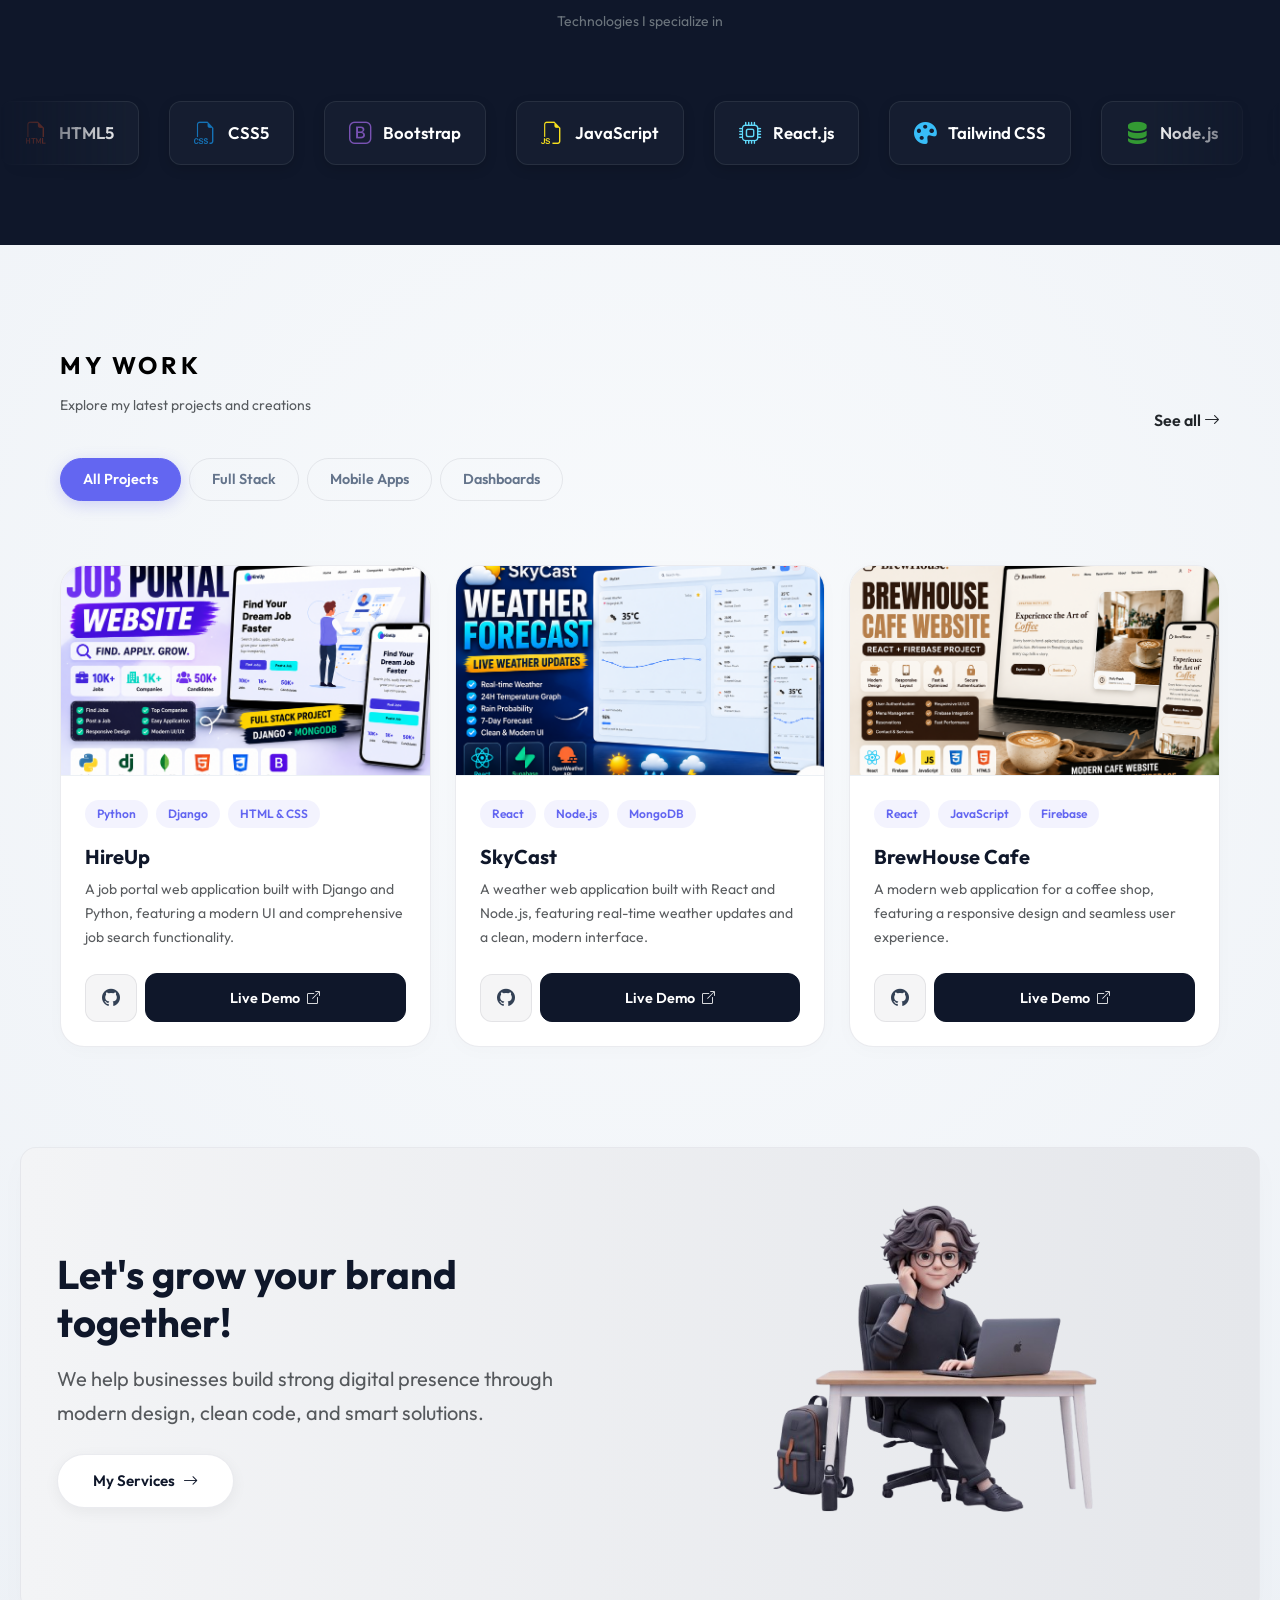
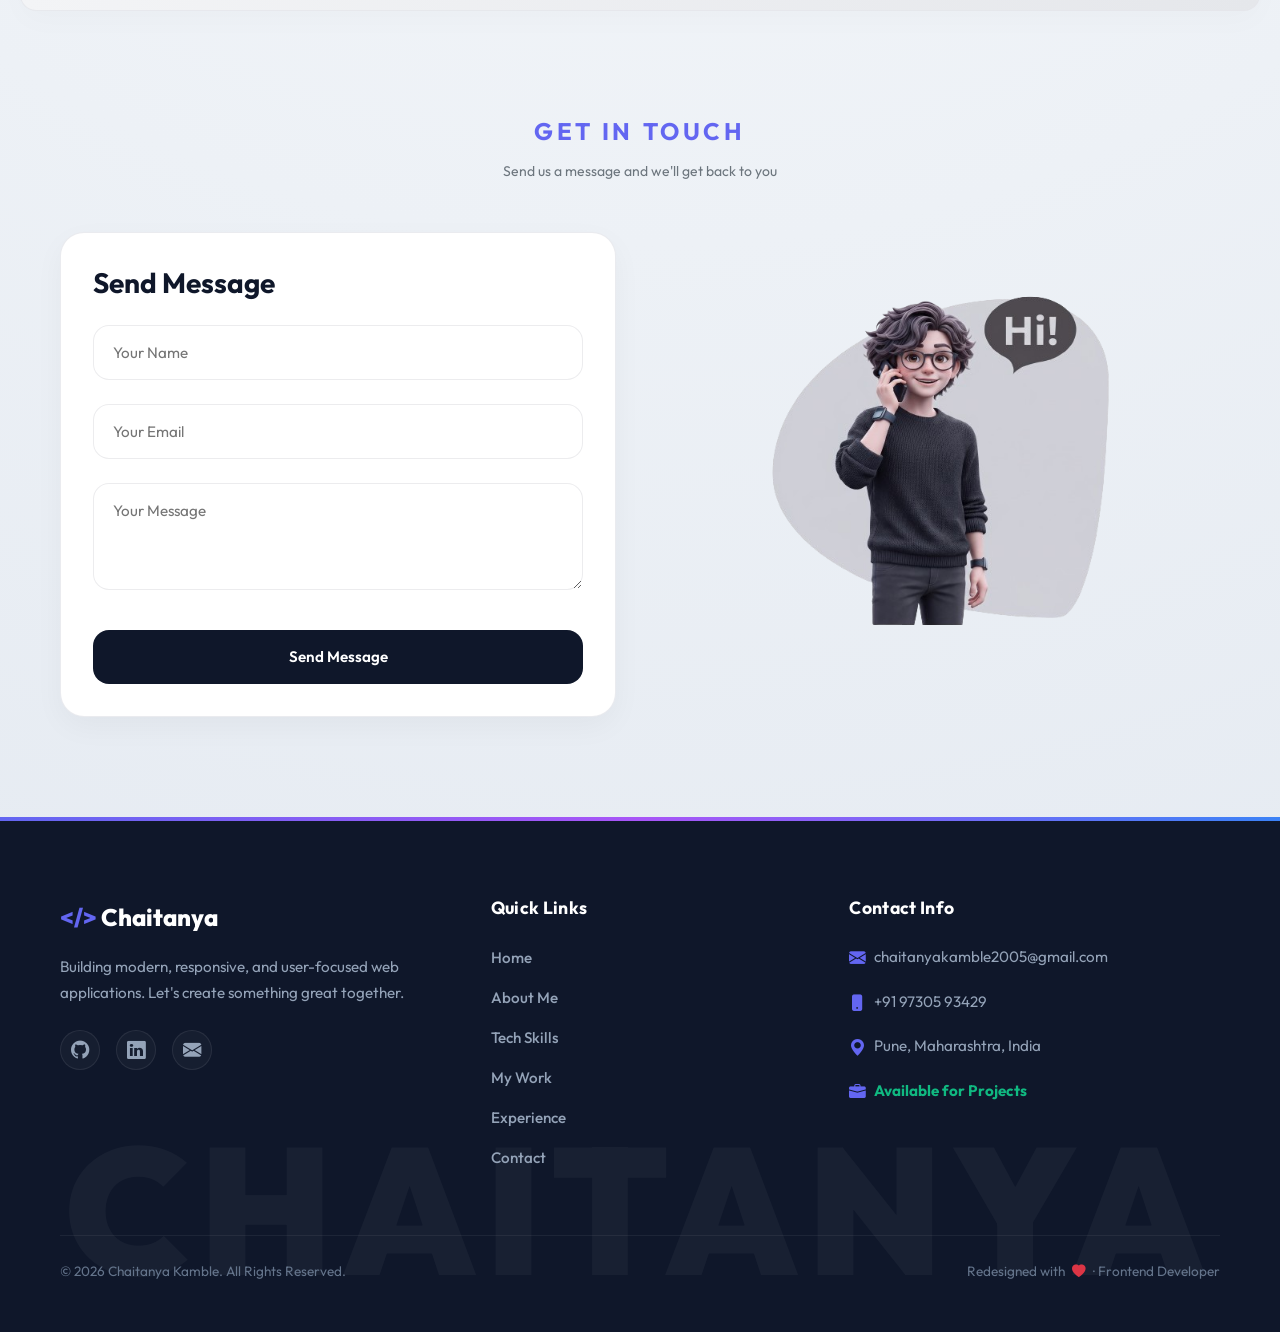
==== commit 59095672: "chore: push latest portfolio updates" ====
--- a/index.html
+++ b/index.html
@@ -82,12 +82,16 @@
      * ========================================== -->
     <section id="home" class="hero-section" data-section-name="home">
       <div class="container">
+        <div class="hero-watermark">
+          <span><span id="heroTyped">Frontend</span><span class="typed-cursor"></span></span>
+          <span>Developer</span>
+        </div>
         <div class="hero-grid">
 
           <!-- Left Column: Intro Text -->
-          <div class="hero-content-left text-start animate-fade-in-left">
+          <!--<div class="hero-content-left text-start animate-fade-in-left">
             <h1 class="hero-title">Hello I'm <span class="highlight-name">Chaitanya</span></h1>
-            <h2 class="hero-subtitle">Frontend Developer</h2>
+            
             <p class="hero-description mt-3">
               Building modern, responsive, and user-friendly web applications with React.js, Next.js, and Tailwind CSS.
             </p>
@@ -95,15 +99,10 @@
               <a href="#works" class="btn-hero-primary">View Projects</a>
               <a href="#contact" class="btn-hero-secondary">Contact Me</a>
             </div>
-          </div>
-
-          <!-- Center Column: 3D Illustration -->
-          <div class="hero-content-center d-none d-lg-flex justify-content-center">
-            <img src="images/coder_avatar_3d.png" alt="OualiCode - 3D Coder" class="hero-avatar img-fluid">
-          </div>
+          </div>-->
 
           <!-- Right Column: Glass Stats Card -->
-          <div class="hero-content-right">
+          <!--<div class="hero-content-right">
             <div class="glass-stats-card">
               <div class="stat-row">
                 <span class="stat-label">Experience</span>
@@ -113,17 +112,17 @@
                 <span class="stat-label">Projects</span>
                 <span class="stat-value">5+</span>
               </div>
-              <!--<div class="stat-row">
+              <div class="stat-row">
                 <span class="stat-label">Clients</span>
                 <span class="stat-value">30+</span>
-              </div>-->
+              </div>
               <hr class="card-divider">
               <div class="stat-row">
                 <span class="stat-label">Availability :</span>
                 <span class="stat-value text-success-custom">Available for Work</span>
               </div>
             </div>
-          </div>
+          </div>-->
 
         </div>
       </div>
--- a/css/style.css
+++ b/css/style.css
@@ -220,6 +220,52 @@
   align-items: center;
   padding-top: 130px;
   padding-bottom: 50px;
+  position: relative;
+  overflow: hidden;
+}
+
+.hero-watermark {
+  position: absolute;
+  top: 30%;
+  left: 10%;
+  transform: translateY(-50%);
+  display: flex;
+  flex-direction: column;
+  align-items: flex-start;
+  justify-content: center;
+  font-size: clamp(3rem, 12vw, 8.5rem);
+  font-weight: 900;
+  letter-spacing: 0.08em;
+  text-transform: uppercase;
+  color: rgba(15, 23, 42, 0.06);
+  pointer-events: none;
+  user-select: none;
+  z-index: 0;
+  line-height: 0.9;
+  padding-left: 4rem;
+}
+
+.hero-watermark span {
+  display: block;
+}
+
+.hero-watermark #heroTyped {
+  display: inline-block;
+}
+
+.typed-cursor {
+  display: inline-block;
+  margin-left: 0.3rem;
+  animation: blink 1s steps(2, start) infinite;
+}
+
+@keyframes blink {
+  0%, 50% {
+    opacity: 1;
+  }
+  51%, 100% {
+    opacity: 0;
+  }
 }
 
 .hero-grid {
@@ -228,6 +274,8 @@
   justify-content: space-between;
   gap: 40px;
   width: 100%;
+  position: relative;
+  z-index: 2;
 }
 
 /* ==========================================
